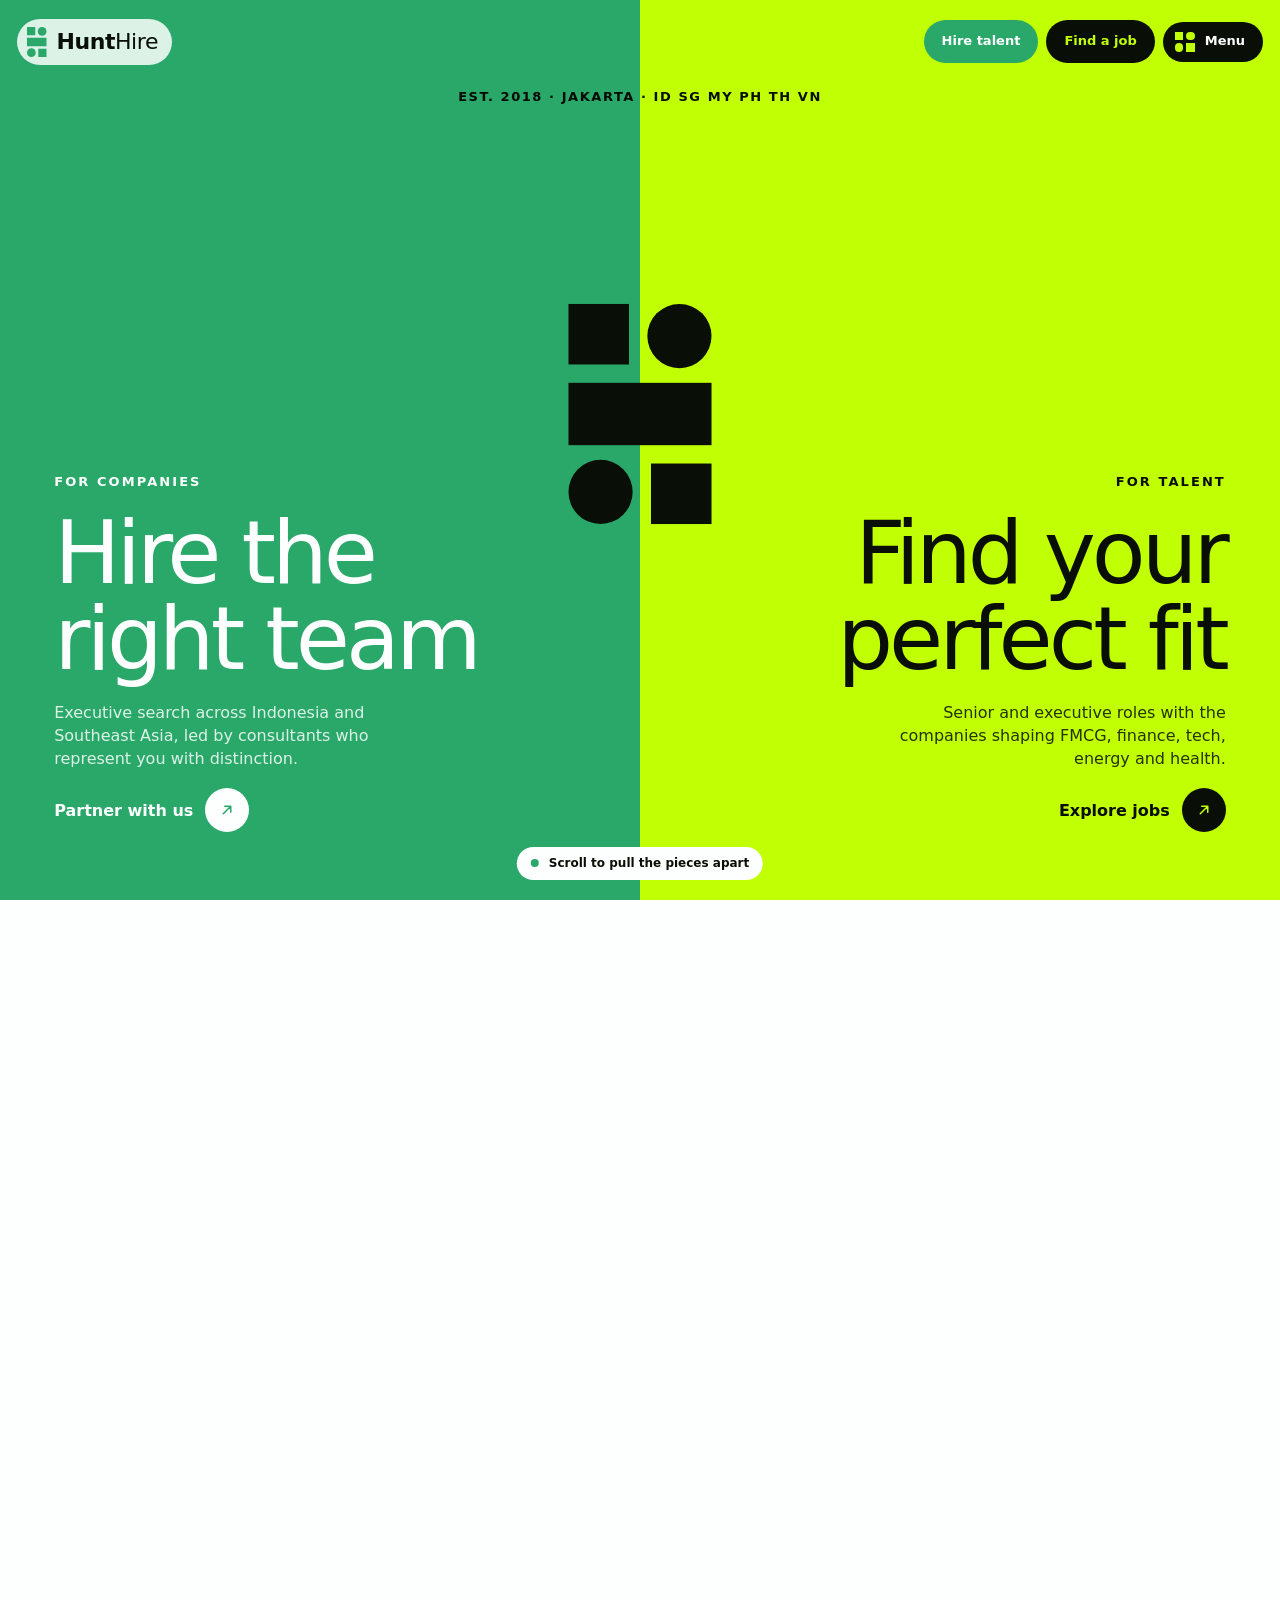
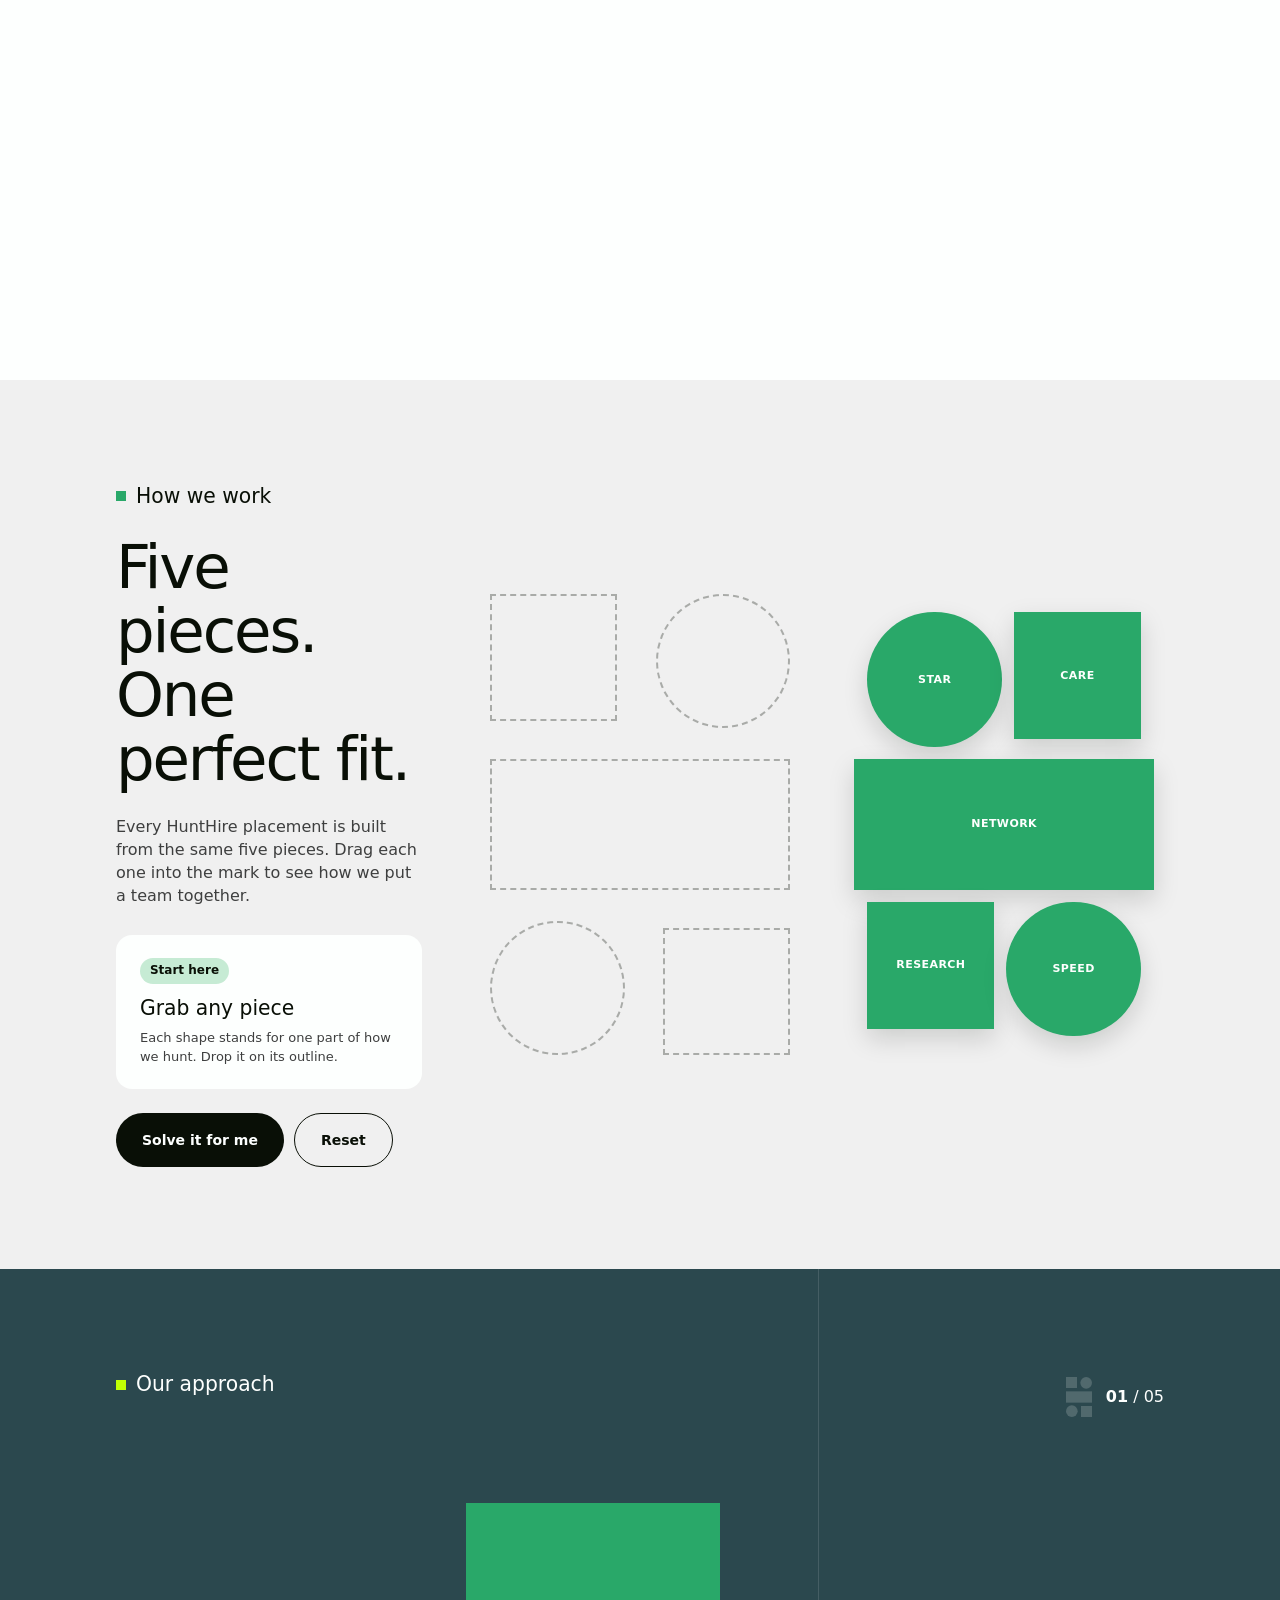
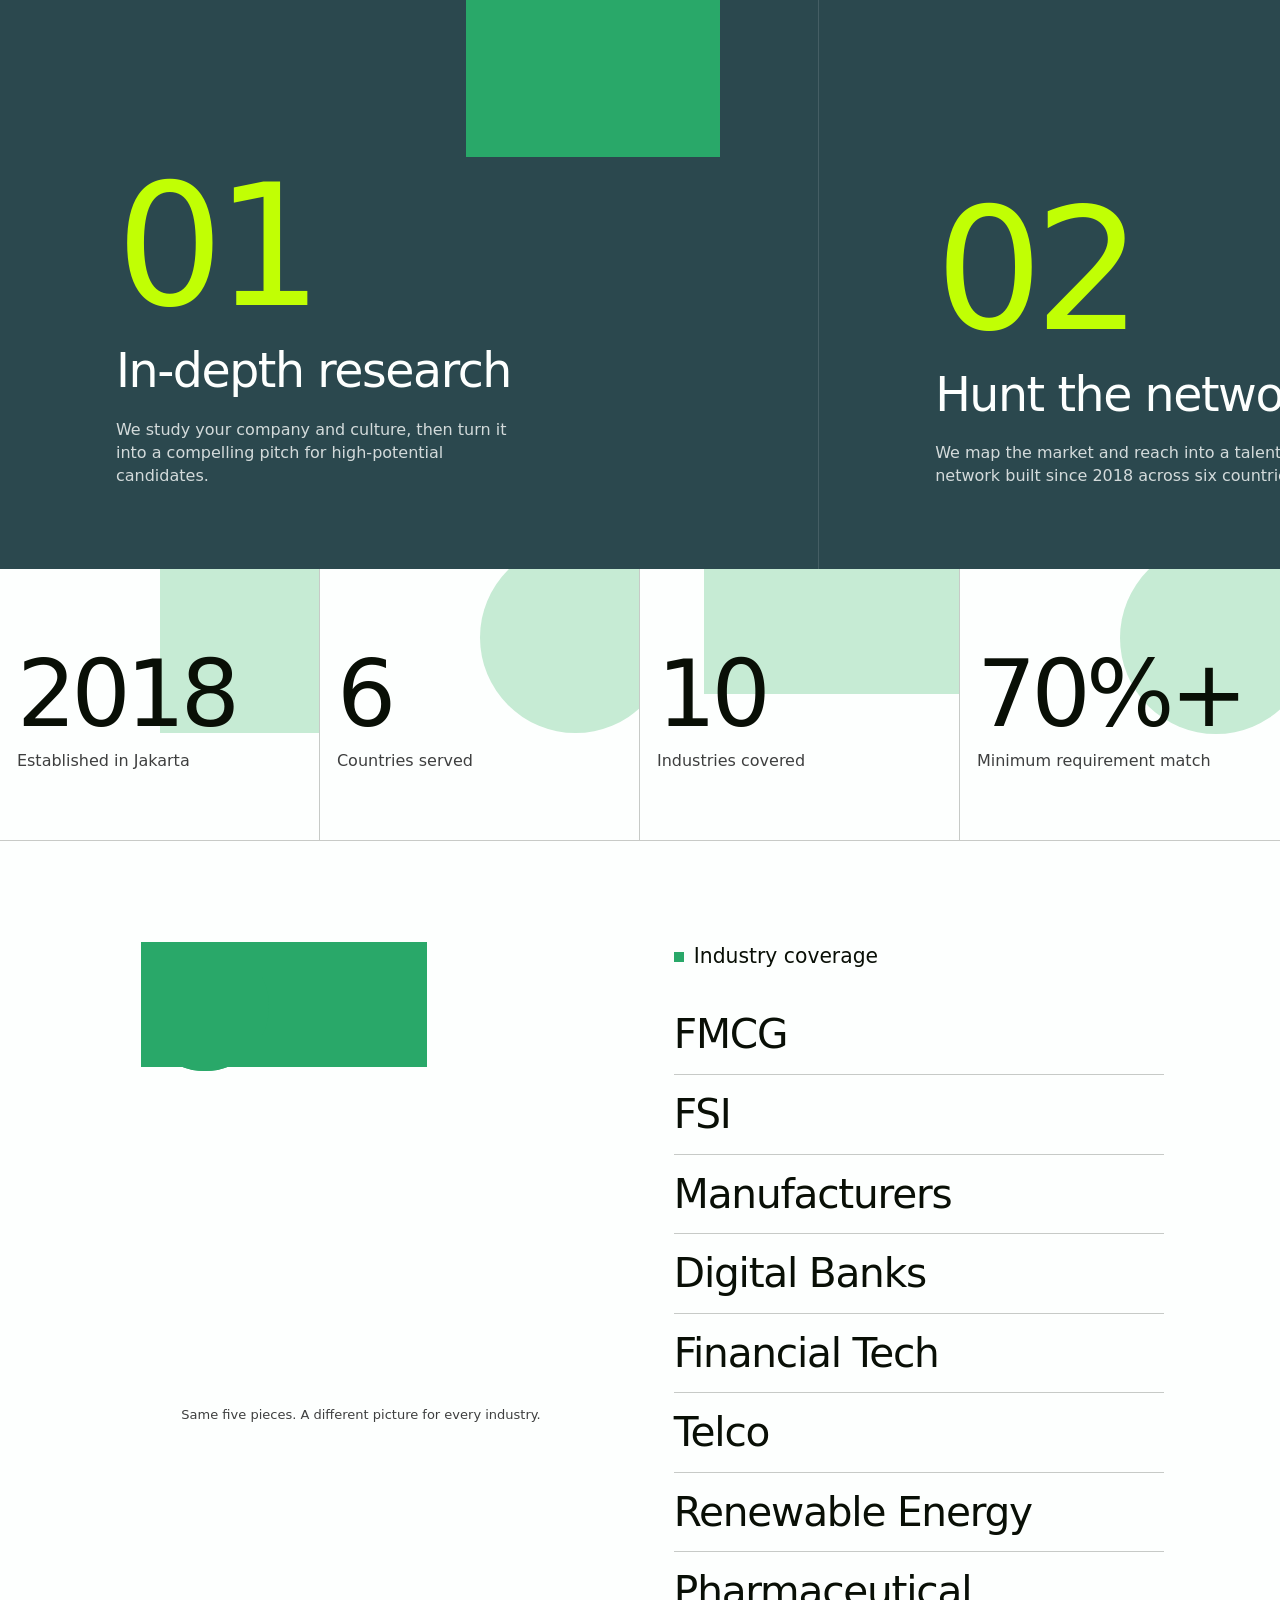
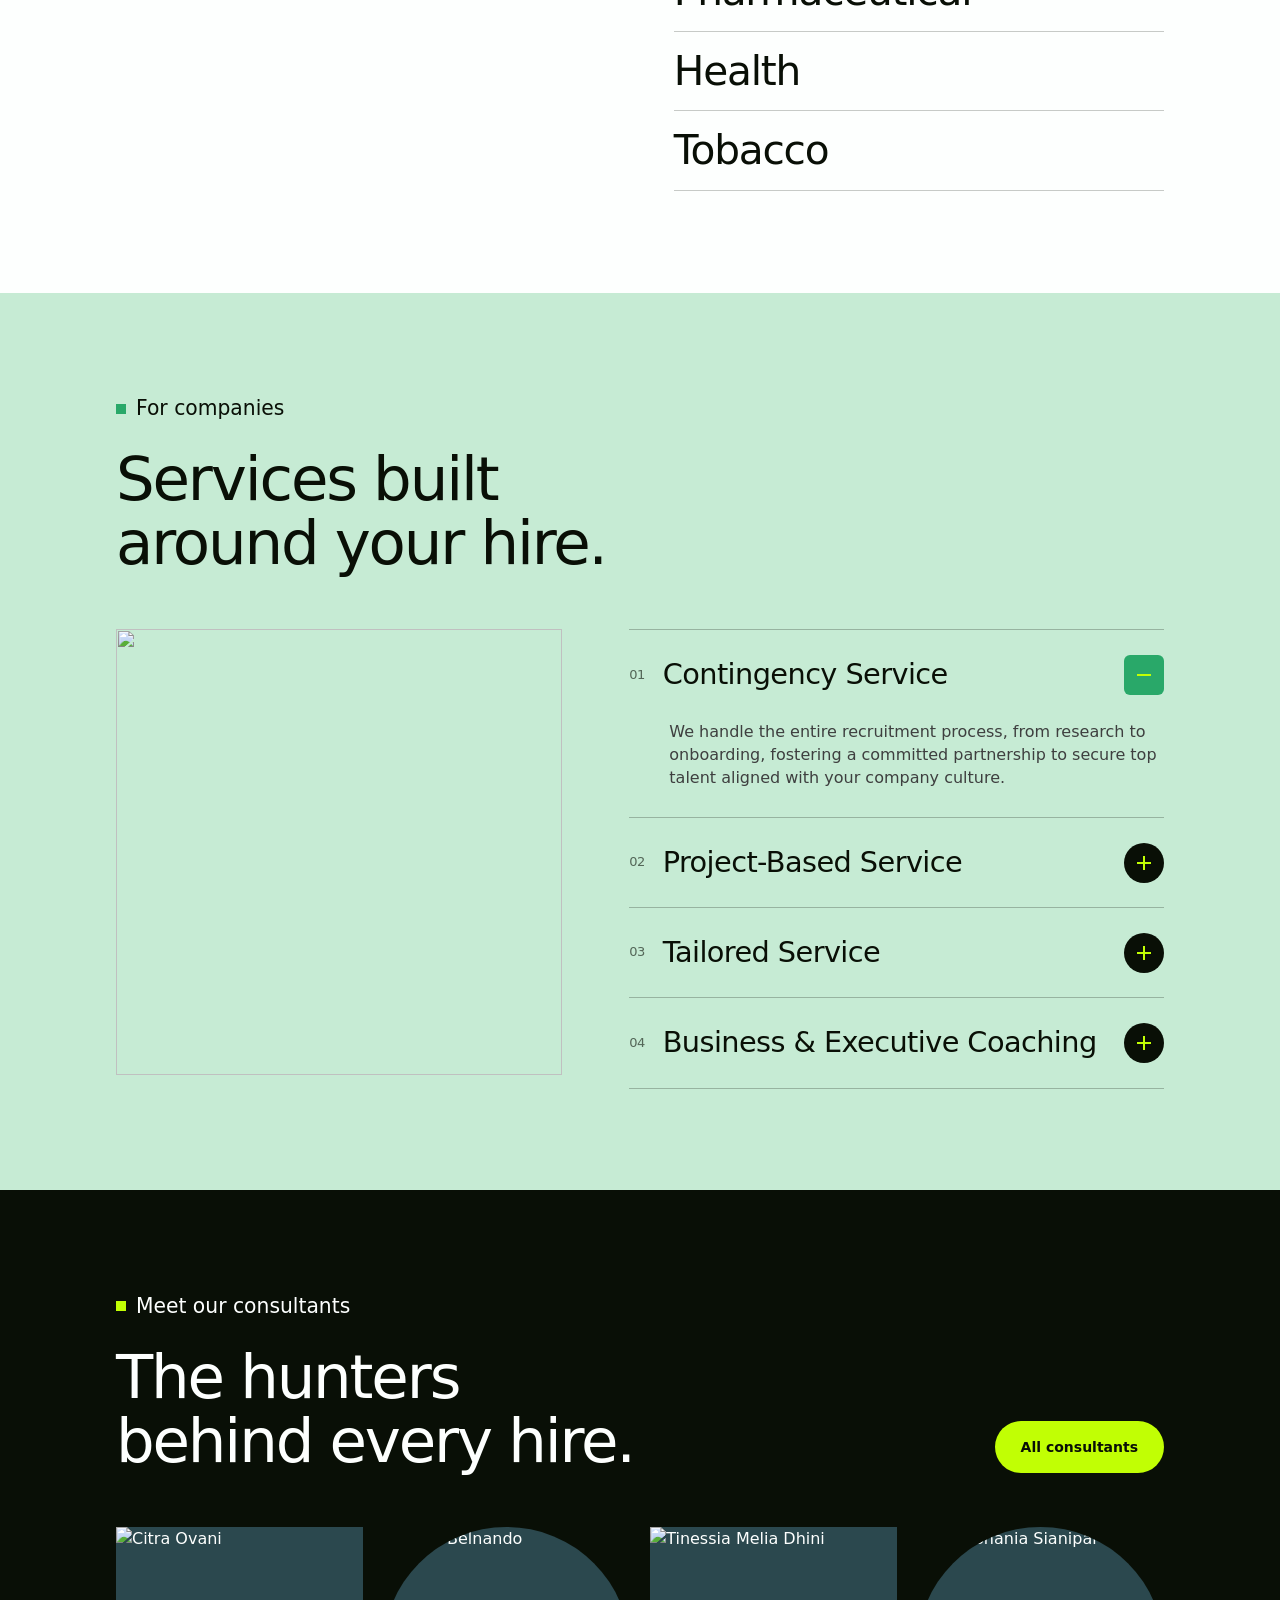
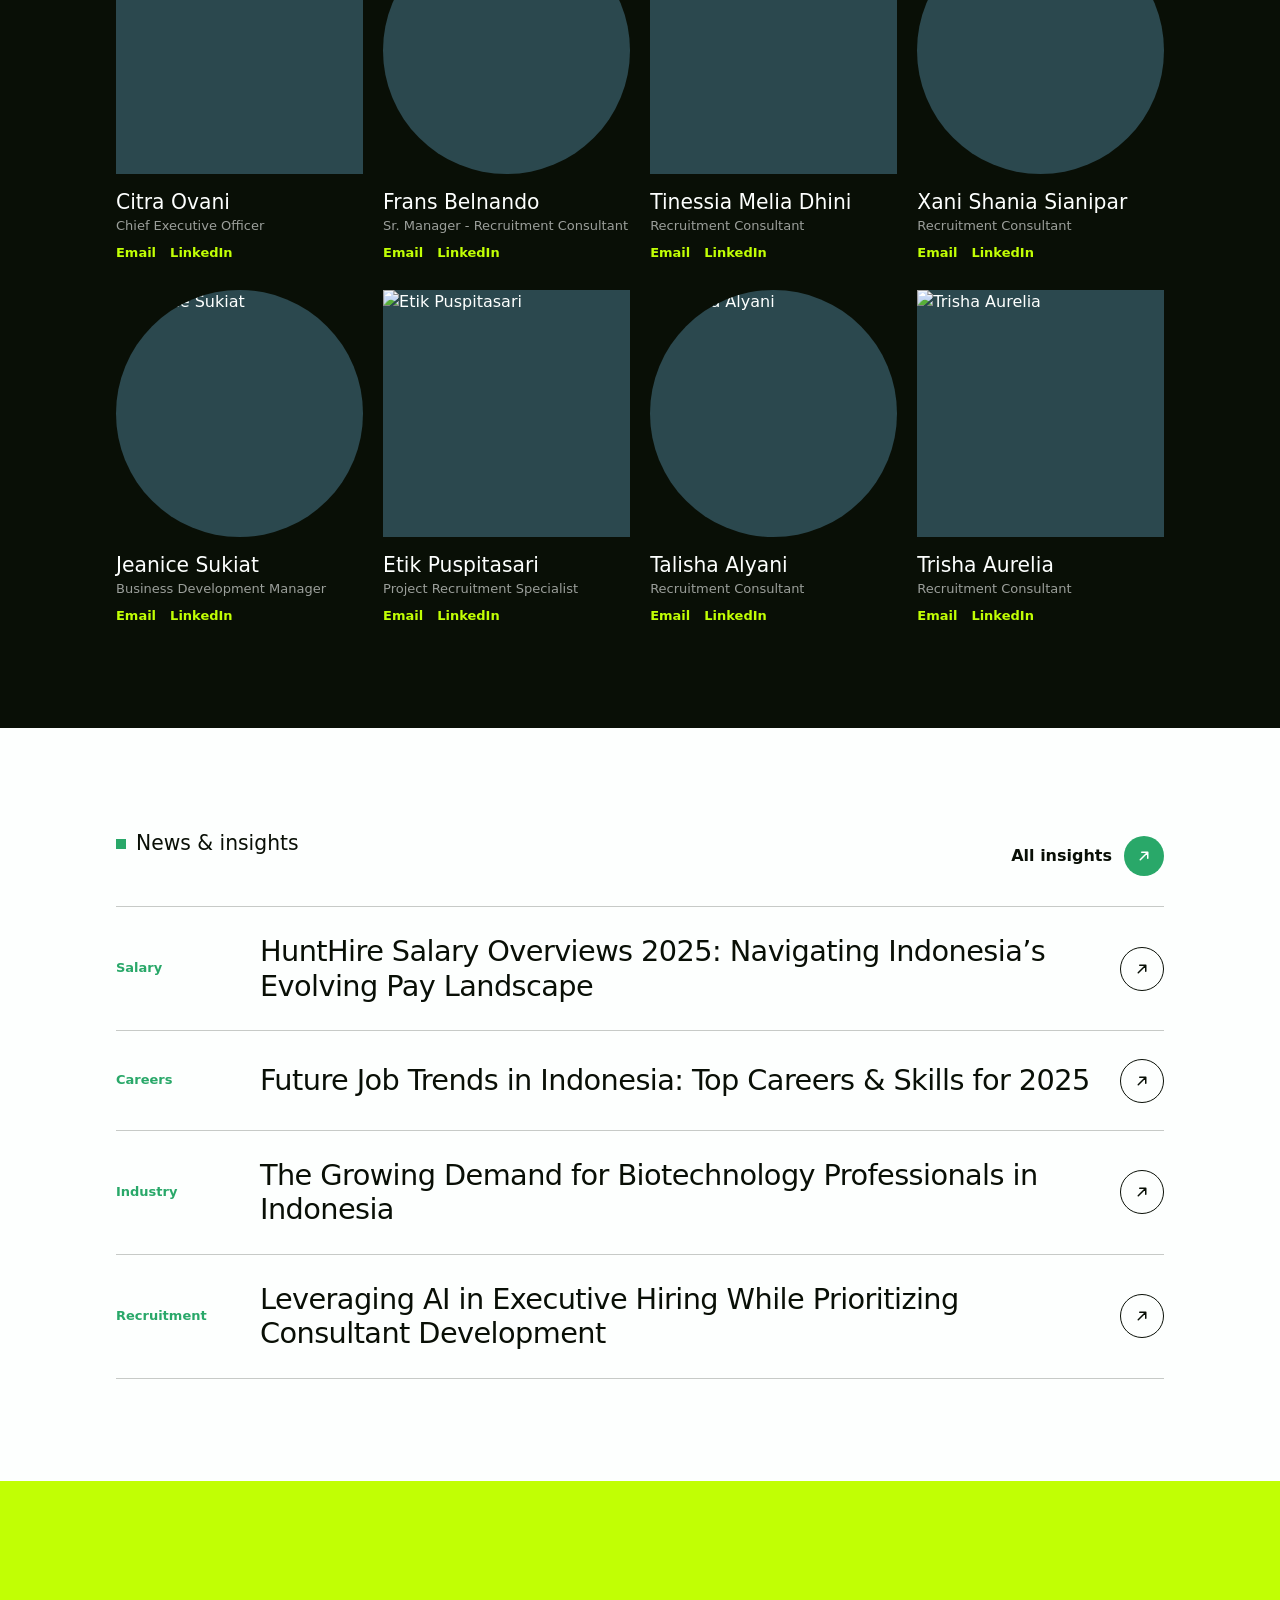
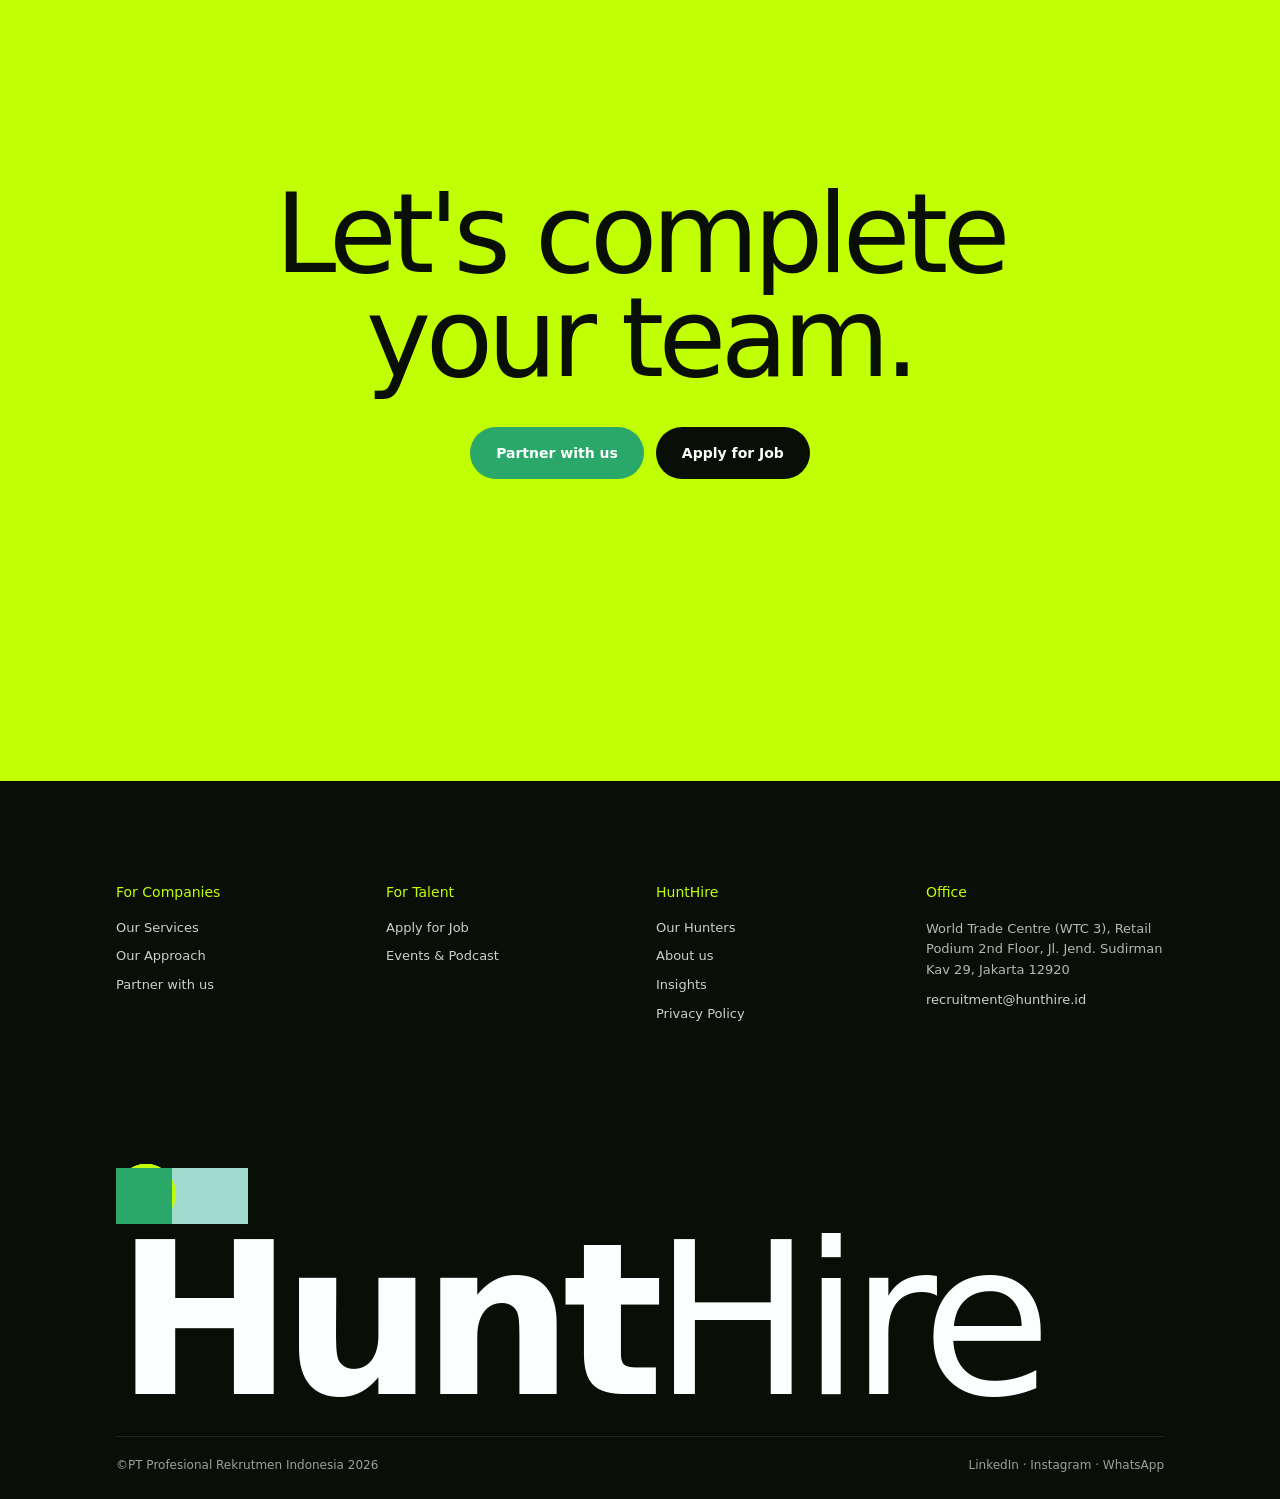
==== index.src.html @ 0a6a9149 "First Commit" ====
<!doctype html>
<html lang="en">
<head>
  <meta charset="utf-8" />
  <meta name="viewport" content="width=device-width, initial-scale=1" />
  <title>HuntHire ― Puzzle Studio (Opsi B)</title>
  <meta name="description" content="Executive recruitment firm helping your company hire the right team." />
  <meta name="theme-color" content="#29A869" />
  <script>if (!matchMedia('(prefers-reduced-motion: reduce)').matches) document.documentElement.classList.add('js-motion');</script>
  <link rel="preconnect" href="https://api.fontshare.com" />
  <link rel="stylesheet" href="https://api.fontshare.com/v2/css?f[]=general-sans@200,300,400,500,600,700&display=swap" />
  <link rel="stylesheet" href="https://api.fontshare.com/v2/css?f[]=cabinet-grotesk@300,400,500,700,800&display=swap" />
  <link rel="stylesheet" href="../css/tokens.css" />
  <link rel="stylesheet" href="style.css" />
</head>
<body>

  <svg width="0" height="0" style="position:absolute" aria-hidden="true">
    <symbol id="puzzle" viewBox="0 0 156 240">
      <rect x="0" y="0" width="66" height="66" /><circle cx="121" cy="35" r="35" /><rect x="0" y="86" width="156" height="68" /><circle cx="35" cy="205" r="35" /><rect x="90" y="174" width="66" height="66" />
    </symbol>
    <symbol id="arrow" viewBox="0 0 24 24"><path d="M7 17L17 7M9 7h8v8" fill="none" stroke="currentColor" stroke-width="2" stroke-linecap="round" stroke-linejoin="round" /></symbol>
  </svg>

  <!-- Custom cursor: a puzzle piece that changes shape per target -->
  <div class="cursor" data-cursor aria-hidden="true"><span data-cursor-label></span></div>

  <!-- INTRO: pieces drop in, click together, the bar floods the screen -->
  <div class="intro" data-intro aria-hidden="true">
    <div class="intro__logo">
      <svg class="intro__mark" viewBox="0 0 156 240" data-intro-mark>
        <rect class="ip" x="0" y="0" width="66" height="66" />
        <circle class="ip" cx="121" cy="35" r="35" />
        <rect class="ip ip--bar" x="0" y="86" width="156" height="68" />
        <circle class="ip" cx="35" cy="205" r="35" />
        <rect class="ip" x="90" y="174" width="66" height="66" />
      </svg>
      <div class="intro__word" data-intro-word><b>Hunt</b>Hire</div>
    </div>
    <p class="intro__tag" data-intro-tag>Executive Recruitment Firm</p>
    <div class="intro__flood" data-intro-flood></div>
  </div>

  <!-- HEADER -->
  <header class="header" data-header>
    <a href="#top" class="logo" data-logo aria-label="HuntHire home" data-cursor-type="square">
      <svg class="logo__mark" viewBox="0 0 156 240">
        <rect class="lp" x="0" y="0" width="66" height="66" /><circle class="lp" cx="121" cy="35" r="35" /><rect class="lp" x="0" y="86" width="156" height="68" /><circle class="lp" cx="35" cy="205" r="35" /><rect class="lp" x="90" y="174" width="66" height="66" />
      </svg>
      <span class="logo__word"><b>Hunt</b>Hire</span>
    </a>
    <div class="header__actions">
      <a href="https://hunthire.id/contact" class="chip chip--jade" data-magnetic>Hire talent</a>
      <a href="https://hunthire.id/apply" class="chip chip--lime" data-magnetic>Find a job</a>
      <button class="menu-btn" data-menu-btn aria-expanded="false" aria-controls="menu" data-magnetic>
        <span class="menu-btn__icon" aria-hidden="true"><i></i><i></i><i></i><i></i></span>
        <span class="menu-btn__text" data-menu-text>Menu</span>
      </button>
    </div>
  </header>

  <!-- MENU: five coloured panels wipe down like puzzle columns -->
  <nav class="menu" id="menu" data-menu aria-label="Main" aria-hidden="true">
    <div class="menu__panels" aria-hidden="true"><i></i><i></i><i></i><i></i><i></i></div>
    <div class="menu__inner">
      <div class="menu__group">
        <p class="menu__label">For Companies</p>
        <a href="https://hunthire.id/services" class="menu__link">Our Services</a>
        <a href="#approach" class="menu__link">Our Approach</a>
        <a href="https://hunthire.id/contact" class="menu__link">Partner with us</a>
      </div>
      <div class="menu__group">
        <p class="menu__label">For Talent</p>
        <a href="https://hunthire.id/apply" class="menu__link">Apply for Job</a>
        <a href="https://hunthire.id/event" class="menu__link">Events &amp; Podcast</a>
      </div>
      <div class="menu__group">
        <p class="menu__label">HuntHire</p>
        <a href="#hunters" class="menu__link">Our Hunters</a>
        <a href="https://hunthire.id/about" class="menu__link">About us</a>
        <a href="#insights" class="menu__link">Insights</a>
        <a href="https://hunthire.id/contact" class="menu__link">Contact</a>
      </div>
      <div class="menu__foot">
        <span>recruitment@hunthire.id</span>
        <span>WTC 3, Jl. Jend. Sudirman Kav 29, Jakarta</span>
      </div>
    </div>
  </nav>

  <main id="top">

    <!-- 1. HERO — two audiences, one puzzle; pulls apart on scroll -->
    <section class="hero" data-hero>
      <div class="hero__sticky">
        <div class="hero__back">
          <p class="hero__statement" data-hero-statement>Every great team is a puzzle. We find the piece that fits.</p>
        </div>

        <div class="hero__split" data-split-root>
          <a href="https://hunthire.id/contact" class="side side--client" data-side="client" data-cursor-type="square">
            <span class="side__label">For companies</span>
            <h1 class="side__title" data-lines>Hire the<br />right team</h1>
            <p class="side__text">Executive search across Indonesia and Southeast Asia, led by consultants who represent you with distinction.</p>
            <span class="side__cta">Partner with us <i><svg><use href="#arrow" /></svg></i></span>
          </a>
          <a href="https://hunthire.id/apply" class="side side--talent" data-side="talent">
            <span class="side__label">For talent</span>
            <h2 class="side__title" data-lines>Find your<br />perfect fit</h2>
            <p class="side__text">Senior and executive roles with the companies shaping FMCG, finance, tech, energy and health.</p>
            <span class="side__cta">Explore jobs <i><svg><use href="#arrow" /></svg></i></span>
          </a>
        </div>

        <svg class="hero__mark" viewBox="0 0 156 240" data-hero-mark aria-hidden="true">
          <rect class="hp" x="0" y="0" width="66" height="66" />
          <circle class="hp" cx="121" cy="35" r="35" />
          <rect class="hp" x="0" y="86" width="156" height="68" />
          <circle class="hp" cx="35" cy="205" r="35" />
          <rect class="hp" x="90" y="174" width="66" height="66" />
        </svg>

        <p class="hero__meta">Est. 2018 · Jakarta · ID SG MY PH TH VN</p>
        <p class="hero__hint"><span></span>Scroll to pull the pieces apart</p>
      </div>
    </section>

    <!-- 2. THE PUZZLE — interactive drag & drop of the logo -->
    <section class="game" id="puzzle" data-game>
      <div class="game__copy">
        <p class="eyebrow"><i></i>How we work</p>
        <h2 class="h-xl" data-lines>Five pieces. One perfect fit.</h2>
        <p class="game__lead">Every HuntHire placement is built from the same five pieces. Drag each one into the mark to see how we put a team together.</p>
        <div class="game__info" data-game-info aria-live="polite">
          <span class="game__info-tag" data-info-tag>Start here</span>
          <h3 data-info-title>Grab any piece</h3>
          <p data-info-text>Each shape stands for one part of how we hunt. Drop it on its outline.</p>
        </div>
        <div class="game__actions">
          <button class="btn btn--night" data-game-solve data-magnetic>Solve it for me</button>
          <button class="btn btn--ghost" data-game-reset data-magnetic>Reset</button>
        </div>
      </div>

      <div class="game__stage">
        <div class="game__board" data-board>
          <span class="slot slot--sq" data-slot="0"></span>
          <span class="slot slot--ci" data-slot="1"></span>
          <span class="slot slot--bar" data-slot="2"></span>
          <span class="slot slot--ci" data-slot="3"></span>
          <span class="slot slot--sq" data-slot="4"></span>
          <div class="game__done" data-game-done><b>Perfect fit.</b><span>That's how we build teams.</span></div>
        </div>
        <div class="game__tray" data-tray>
          <button class="piece piece--ci" data-piece="1" aria-label="STAR approach piece"><span>STAR</span></button>
          <button class="piece piece--sq" data-piece="4" aria-label="Responsibility piece"><span>Care</span></button>
          <button class="piece piece--bar" data-piece="2" aria-label="Network piece"><span>Network</span></button>
          <button class="piece piece--sq" data-piece="0" aria-label="Research piece"><span>Research</span></button>
          <button class="piece piece--ci" data-piece="3" aria-label="Speed piece"><span>Speed</span></button>
        </div>
      </div>
      <div class="confetti" data-confetti aria-hidden="true"></div>
    </section>

    <!-- 3. APPROACH — horizontal scroll, one piece per step -->
    <section class="approach" id="approach" data-approach>
      <div class="approach__head">
        <p class="eyebrow eyebrow--light"><i></i>Our approach</p>
        <div class="approach__progress" aria-hidden="true">
          <svg viewBox="0 0 156 240" data-approach-mark>
            <rect class="ap" x="0" y="0" width="66" height="66" /><circle class="ap" cx="121" cy="35" r="35" /><rect class="ap" x="0" y="86" width="156" height="68" /><circle class="ap" cx="35" cy="205" r="35" /><rect class="ap" x="90" y="174" width="66" height="66" />
          </svg>
          <span><b data-approach-num>01</b> / 05</span>
        </div>
      </div>
      <div class="approach__track" data-approach-track>
        <article class="step">
          <div class="step__shape step__shape--sq"></div>
          <span class="step__num">01</span>
          <h3>In-depth research</h3>
          <p>We study your company and culture, then turn it into a compelling pitch for high-potential candidates.</p>
        </article>
        <article class="step">
          <div class="step__shape step__shape--ci"></div>
          <span class="step__num">02</span>
          <h3>Hunt the network</h3>
          <p>We map the market and reach into a talent network built since 2018 across six countries.</p>
        </article>
        <article class="step">
          <div class="step__shape step__shape--bar"></div>
          <span class="step__num">03</span>
          <h3>STAR screening</h3>
          <p>Pre-screening interviews using the STAR approach, so every candidate matches at least 70% of your requirements.</p>
        </article>
        <article class="step">
          <div class="step__shape step__shape--ci"></div>
          <span class="step__num">04</span>
          <h3>Shortlist with speed</h3>
          <p>Our secret weapon is speed: exceptional candidates, delivered with unprecedented agility.</p>
        </article>
        <article class="step">
          <div class="step__shape step__shape--sq"></div>
          <span class="step__num">05</span>
          <h3>Full responsibility</h3>
          <p>From first contact to day one, including salary negotiation and support through probation.</p>
        </article>
      </div>
    </section>

    <!-- 4. NUMBERS -->
    <section class="numbers" data-numbers>
      <div class="stat" data-cursor-type="square"><span class="stat__shape stat__shape--sq"></span><b data-count="2018">2018</b><span>Established in Jakarta</span></div>
      <div class="stat" data-cursor-type="square"><span class="stat__shape stat__shape--ci"></span><b data-count="6">6</b><span>Countries served</span></div>
      <div class="stat" data-cursor-type="square"><span class="stat__shape stat__shape--bar"></span><b data-count="10">10</b><span>Industries covered</span></div>
      <div class="stat" data-cursor-type="square"><span class="stat__shape stat__shape--ci"></span><b data-count="70" data-suffix="%+">70%+</b><span>Minimum requirement match</span></div>
    </section>

    <!-- 5. INDUSTRIES — same pieces, a new picture per industry -->
    <section class="industries" data-industries>
      <div class="industries__visual">
        <div class="arrange" data-arrange>
          <i class="ar ar--sq"></i><i class="ar ar--ci"></i><i class="ar ar--bar"></i><i class="ar ar--ci"></i><i class="ar ar--sq"></i>
        </div>
        <p class="industries__caption" data-arrange-caption>Same five pieces. A different picture for every industry.</p>
      </div>
      <div class="industries__list">
        <p class="eyebrow"><i></i>Industry coverage</p>
        <ul data-industry-list>
          <li data-cursor-type="square">FMCG</li><li data-cursor-type="square">FSI</li><li data-cursor-type="square">Manufacturers</li><li data-cursor-type="square">Digital Banks</li><li data-cursor-type="square">Financial Tech</li>
          <li data-cursor-type="square">Telco</li><li data-cursor-type="square">Renewable Energy</li><li data-cursor-type="square">Pharmaceutical</li><li data-cursor-type="square">Health</li><li data-cursor-type="square">Tobacco</li>
        </ul>
      </div>
    </section>

    <!-- 6. SERVICES — accordion with shape-masked image -->
    <section class="services" data-services>
      <div class="services__head">
        <p class="eyebrow"><i></i>For companies</p>
        <h2 class="h-xl" data-lines>Services built around your hire.</h2>
      </div>
      <div class="services__body">
        <div class="services__media">
          <div class="services__mask" data-service-mask>
            <img src="https://images.prismic.io/hunthire/ZoGHgh5LeNNTwqHa_recruitment.jpg?auto=format,compress&w=1400&q=80" alt="" loading="lazy" />
          </div>
        </div>
        <div class="acc" data-acc>
          <div class="acc__item is-open" data-shape="sq">
            <button class="acc__btn" aria-expanded="true"><span class="acc__num">01</span>Contingency Service<i></i></button>
            <div class="acc__panel"><p>We handle the entire recruitment process, from research to onboarding, fostering a committed partnership to secure top talent aligned with your company culture.</p></div>
          </div>
          <div class="acc__item" data-shape="ci">
            <button class="acc__btn" aria-expanded="false"><span class="acc__num">02</span>Project-Based Service<i></i></button>
            <div class="acc__panel"><p>For targeted hiring projects with specific headcounts and timelines, we assign a dedicated consultant team to meet your KPIs within agreed timelines.</p></div>
          </div>
          <div class="acc__item" data-shape="bar">
            <button class="acc__btn" aria-expanded="false"><span class="acc__num">03</span>Tailored Service<i></i></button>
            <div class="acc__panel"><p>Every organization faces unique hiring challenges. Let's discuss your needs, and we'll tailor a solution to support your hiring goals and vision.</p></div>
          </div>
          <div class="acc__item" data-shape="ci2">
            <button class="acc__btn" aria-expanded="false"><span class="acc__num">04</span>Business &amp; Executive Coaching<i></i></button>
            <div class="acc__panel"><p>Coaching programmes for leaders and teams. <a href="https://hunthire.id/services">See the full service list</a>.</p></div>
          </div>
        </div>
      </div>
    </section>

    <!-- 7. HUNTERS — consultants in shape masks -->
    <section class="hunters" id="hunters" data-hunters>
      <div class="hunters__head">
        <div>
          <p class="eyebrow eyebrow--light"><i></i>Meet our consultants</p>
          <h2 class="h-xl" data-lines>The hunters behind every hire.</h2>
        </div>
        <a href="https://hunthire.id/consultants" class="btn btn--lime" data-magnetic>All consultants</a>
      </div>
      <div class="hunters__grid" data-hunter-grid></div>
    </section>

    <!-- 8. INSIGHTS — rows with cursor-following preview -->
    <section class="insights" id="insights" data-insights>
      <div class="insights__head">
        <p class="eyebrow"><i></i>News &amp; insights</p>
        <a href="https://hunthire.id/news" class="link-arrow">All insights <i><svg><use href="#arrow" /></svg></i></a>
      </div>
      <ul class="insights__list" data-insight-list></ul>
      <div class="preview" data-preview aria-hidden="true"><img data-preview-img alt="" /></div>
    </section>

    <!-- 9. CTA — a field of pieces that reacts to the cursor -->
    <section class="cta" data-cta>
      <div class="field" data-field aria-hidden="true"></div>
      <div class="cta__content">
        <h2 class="cta__title" data-lines>Let's complete<br />your team.</h2>
        <div class="cta__actions">
          <a href="https://hunthire.id/contact" class="btn btn--jade" data-magnetic>Partner with us</a>
          <a href="https://hunthire.id/apply" class="btn btn--night" data-magnetic>Apply for Job</a>
        </div>
      </div>
    </section>
  </main>

  <!-- FOOTER -->
  <footer class="footer" data-footer>
    <div class="footer__grid">
      <div class="footer__col">
        <h5>For Companies</h5>
        <a href="https://hunthire.id/services">Our Services</a><a href="#approach">Our Approach</a><a href="https://hunthire.id/contact">Partner with us</a>
      </div>
      <div class="footer__col">
        <h5>For Talent</h5>
        <a href="https://hunthire.id/apply">Apply for Job</a><a href="https://hunthire.id/event">Events &amp; Podcast</a>
      </div>
      <div class="footer__col">
        <h5>HuntHire</h5>
        <a href="#hunters">Our Hunters</a><a href="https://hunthire.id/about">About us</a><a href="#insights">Insights</a><a href="https://hunthire.id/privacy-policy">Privacy Policy</a>
      </div>
      <div class="footer__col">
        <h5>Office</h5>
        <p>World Trade Centre (WTC 3), Retail Podium 2nd Floor, Jl. Jend. Sudirman Kav 29, Jakarta 12920</p>
        <a href="mailto:recruitment@hunthire.id">recruitment@hunthire.id</a>
      </div>
    </div>
    <div class="footer__drop" data-drop aria-hidden="true">
      <i class="fd fd--sq"></i><i class="fd fd--ci"></i><i class="fd fd--bar"></i><i class="fd fd--ci"></i><i class="fd fd--sq"></i>
      <i class="fd fd--sq"></i><i class="fd fd--ci"></i><i class="fd fd--bar"></i><i class="fd fd--ci"></i><i class="fd fd--sq"></i>
    </div>
    <div class="footer__word" data-footer-word aria-label="HuntHire"><b>Hunt</b>Hire</div>
    <div class="footer__bottom">
      <span>©PT Profesional Rekrutmen Indonesia 2026</span>
      <span>LinkedIn · Instagram · WhatsApp</span>
    </div>
  </footer>

  <script src="https://cdn.jsdelivr.net/npm/gsap@3.13.0/dist/gsap.min.js"></script>
  <script src="https://cdn.jsdelivr.net/npm/gsap@3.13.0/dist/ScrollTrigger.min.js"></script>
  <script src="https://cdn.jsdelivr.net/npm/gsap@3.13.0/dist/SplitText.min.js"></script>
  <script src="https://cdn.jsdelivr.net/npm/gsap@3.13.0/dist/Draggable.min.js"></script>
  <script src="https://unpkg.com/lenis@1.1.20/dist/lenis.min.js"></script>
  <script src="../js/data.js"></script>
  <script src="app.js"></script>
</body>
</html>
---- css/tokens.css ----
/* Design tokens — HuntHire Brand Guidelines 2023 + measured values from hunthire.id */
:root {
  /* Primary */
  --c-jade: #29A869;
  --c-lime: #C1FF04;
  --c-slate: #2B484E;
  /* Text */
  --c-night: #090F06;
  --c-white: #FDFFFE;
  --c-flash: #F0F0F0;
  /* Secondary */
  --c-tiffany: #A0D9CE;
  --c-tea: #C6EBD4;
  /* Tertiary (accents only, never floods — guideline p.19) */
  --c-indigo-tint: #A497EE;
  --c-blue-tint: #8DB4FE;
  /* UI */
  --c-header: #F7F8F7;
  --c-grey: #3E3F3F;
  --c-muted: rgba(9, 15, 6, 0.22);

  /* Theme (animated by colorShift.js) */
  --bg: var(--c-white);
  --fg: var(--c-night);

  /* Fonts */
  --f-head: 'General Sans', 'Inter', system-ui, sans-serif;
  --f-body: 'Cabinet Grotesk', 'Inter', system-ui, sans-serif;

  /* Fluid unit — designed at 1512px like the live site */
  --u: calc(100vw / 1512);

  /* Type scale (design px × --u, floored for small screens) */
  --fs-giant: max(64px, calc(200 * var(--u)));
  --fs-h1: max(40px, calc(72 * var(--u)));
  --fs-h3: max(30px, calc(40 * var(--u)));
  --fs-xl: max(24px, calc(44 * var(--u)));
  --fs-h2: max(20px, calc(24 * var(--u)));
  --fs-body: max(16px, calc(18 * var(--u)));
  --fs-nav: max(14px, calc(16 * var(--u)));
  --fs-small: max(13px, calc(14 * var(--u)));

  /* Spacing */
  --gutter: max(16px, calc(20 * var(--u)));
  --pad-x: max(20px, calc(137 * var(--u)));
  --pad-y: max(72px, calc(120 * var(--u)));
  --header-h: max(68px, calc(95 * var(--u)));

  /* Shape */
  --r-sm: 8px;
  --r-md: 16px;
  --r-pill: 999px;

  /* Motion */
  --ease-out: cubic-bezier(0.11, 0.96, 0.33, 0.98);
  --ease-io: cubic-bezier(0.65, 0, 0.35, 1);
  --d-fast: 0.3s;
  --d-base: 0.5s;
  --d-mid: 0.8s;
  --d-slow: 1.2s;
}
---- style.css ----
/* HuntHire — Opsi B "Puzzle Studio". Tokens come from ../css/tokens.css */

*, *::before, *::after { box-sizing: border-box; margin: 0; padding: 0; }
html.lenis, html.lenis body { height: auto; }
.lenis.lenis-smooth { scroll-behavior: auto !important; }
.lenis.lenis-stopped { overflow: hidden; }

body {
  font-family: var(--f-body); font-size: var(--fs-body); line-height: 1.45;
  color: var(--c-night); background: var(--c-white);
  -webkit-font-smoothing: antialiased; overflow-x: hidden;
}
img { display: block; max-width: 100%; }
a { color: inherit; text-decoration: none; }
button { font: inherit; color: inherit; background: none; border: 0; cursor: pointer; }
ul { list-style: none; }
svg { display: block; }
:focus-visible { outline: 2px solid var(--c-jade); outline-offset: 3px; }
.line-mask { padding-bottom: 0.08em; margin-bottom: -0.08em; }

@media (pointer: fine) { html.js-motion, html.js-motion a, html.js-motion button { cursor: none; } }

/* ── Shared ── */
.eyebrow { display: inline-flex; align-items: center; gap: 10px; font-size: var(--fs-h2); margin-bottom: max(18px, calc(28 * var(--u))); }
.eyebrow i { width: 10px; height: 10px; background: var(--c-jade); }
.eyebrow--light i { background: var(--c-lime); }
.h-xl { font-family: var(--f-head); font-weight: 500; font-size: max(36px, calc(72 * var(--u))); line-height: 1.05; letter-spacing: -0.035em; }

.btn {
  display: inline-flex; align-items: center; justify-content: center;
  padding: 16px 26px; border-radius: var(--r-pill);
  font-weight: 700; font-size: var(--fs-nav);
  transition: background-color var(--d-base) var(--ease-out), color var(--d-base) var(--ease-out);
}
.btn--night { background: var(--c-night); color: var(--c-white); }
.btn--night:hover { background: var(--c-jade); }
.btn--jade { background: var(--c-jade); color: var(--c-white); }
.btn--jade:hover { background: var(--c-night); }
.btn--lime { background: var(--c-lime); color: var(--c-night); }
.btn--lime:hover { background: var(--c-white); }
.btn--ghost { border: 1.5px solid currentColor; }
.btn--ghost:hover { background: var(--c-night); color: var(--c-white); border-color: var(--c-night); }

.link-arrow { display: inline-flex; align-items: center; gap: 12px; font-weight: 700; }
.link-arrow i { width: 40px; height: 40px; border-radius: 50%; background: var(--c-jade); color: var(--c-white); display: grid; place-items: center; transition: transform var(--d-mid) var(--ease-out); }
.link-arrow svg { width: 18px; height: 18px; }
.link-arrow:hover i { transform: rotate(45deg); }

/* ── Cursor ── */
.cursor {
  position: fixed; left: 0; top: 0; z-index: 200; pointer-events: none;
  width: 16px; height: 16px; margin: -8px 0 0 -8px;
  border-radius: 50%; background: #fff; mix-blend-mode: difference;
  display: grid; place-items: center;
  transition: width var(--d-base) var(--ease-out), height var(--d-base) var(--ease-out), margin var(--d-base) var(--ease-out), border-radius var(--d-base) var(--ease-out), background-color var(--d-fast);
}
.cursor span { font-size: 12px; font-weight: 700; color: var(--c-night); opacity: 0; transition: opacity var(--d-fast); white-space: nowrap; }
.cursor.is-link { width: 56px; height: 56px; margin: -28px 0 0 -28px; }
.cursor.is-square { width: 44px; height: 44px; margin: -22px 0 0 -22px; border-radius: 4px; }
.cursor.is-drag { width: 96px; height: 40px; margin: -20px 0 0 -48px; border-radius: 8px; background: var(--c-lime); mix-blend-mode: normal; }
.cursor.is-drag span { opacity: 1; }
.cursor.is-hidden { width: 0; height: 0; margin: 0; }
@media (pointer: coarse) { .cursor { display: none; } }
html:not(.js-motion) .cursor { display: none; }

/* ── Intro ── */
.intro { position: fixed; inset: 0; z-index: 150; background: var(--c-night); color: var(--c-white); display: grid; place-items: center; }
.intro__logo { display: flex; align-items: center; gap: max(16px, calc(28 * var(--u))); }
.intro__mark { height: max(90px, calc(150 * var(--u))); width: auto; aspect-ratio: 156 / 240; overflow: visible; fill: var(--c-jade); }
.intro__mark .ip { transform-box: fill-box; transform-origin: center; }
.intro__word { font-family: var(--f-head); font-weight: 300; font-size: max(48px, calc(110 * var(--u))); letter-spacing: -0.03em; line-height: 1; }
.intro__word b { font-weight: 700; }
.intro__tag { position: absolute; bottom: max(28px, calc(48 * var(--u))); left: 50%; transform: translateX(-50%); font-size: var(--fs-small); letter-spacing: 0.2em; text-transform: uppercase; opacity: 0.6; white-space: nowrap; }
.intro__flood { position: fixed; background: var(--c-jade); pointer-events: none; opacity: 0; }
html:not(.js-motion) .intro { display: none; }

/* ── Header ── */
.header {
  position: fixed; top: 0; left: 0; right: 0; z-index: 120;
  display: flex; justify-content: space-between; align-items: center;
  padding: max(14px, calc(22 * var(--u))) var(--gutter);
  pointer-events: none;
}
.header > * { pointer-events: auto; }
.logo { display: inline-flex; align-items: center; gap: 10px; padding: 8px 14px 8px 10px; border-radius: var(--r-pill); background: color-mix(in srgb, var(--c-white) 85%, transparent); backdrop-filter: blur(10px); -webkit-backdrop-filter: blur(10px); }
.logo__mark { height: 30px; width: auto; aspect-ratio: 156 / 240; fill: var(--c-jade); overflow: visible; }
.logo__mark .lp { transform-box: fill-box; transform-origin: center; }
.logo__word { font-family: var(--f-head); font-weight: 300; font-size: 22px; letter-spacing: -0.02em; line-height: 1; }
.logo__word b { font-weight: 700; }
.header__actions { display: flex; gap: 8px; align-items: center; }
.chip { padding: 12px 18px; border-radius: var(--r-pill); font-weight: 700; font-size: var(--fs-small); transition: transform var(--d-base) var(--ease-out); }
.chip--jade { background: var(--c-jade); color: var(--c-white); }
.chip--lime { background: var(--c-night); color: var(--c-lime); }
.menu-btn { display: inline-flex; align-items: center; gap: 10px; padding: 10px 18px 10px 12px; border-radius: var(--r-pill); background: var(--c-night); color: var(--c-white); font-weight: 700; font-size: var(--fs-small); }
.menu-btn__icon { width: 20px; height: 20px; display: grid; grid-template-columns: 1fr 1fr; gap: 3px; transition: transform var(--d-mid) var(--ease-out); }
.menu-btn__icon i { background: var(--c-lime); }
.menu-btn__icon i:nth-child(2), .menu-btn__icon i:nth-child(3) { border-radius: 50%; }
.menu-btn:hover .menu-btn__icon { transform: rotate(90deg); }
.menu-open .menu-btn__icon { transform: rotate(45deg); }

/* ── Menu ── */
.menu { position: fixed; inset: 0; z-index: 110; pointer-events: none; visibility: hidden; }
.menu.is-open { pointer-events: auto; visibility: visible; }
.menu__panels { position: absolute; inset: 0; display: grid; grid-template-columns: repeat(5, 1fr); }
.menu__panels i { display: block; transform: scaleY(0); transform-origin: 50% 0; }
.menu__panels i:nth-child(1) { background: var(--c-jade); }
.menu__panels i:nth-child(2) { background: var(--c-slate); }
.menu__panels i:nth-child(3) { background: var(--c-night); }
.menu__panels i:nth-child(4) { background: var(--c-slate); }
.menu__panels i:nth-child(5) { background: var(--c-jade); }
.menu__inner {
  position: relative; height: 100%; color: var(--c-white);
  display: grid; grid-template-columns: repeat(3, 1fr); align-content: center; gap: 40px;
  padding: 120px var(--pad-x) 60px;
}
.menu__label { font-size: var(--fs-small); text-transform: uppercase; letter-spacing: 0.16em; color: var(--c-lime); margin-bottom: 18px; }
.menu__link { display: block; font-family: var(--f-head); font-weight: 500; font-size: max(30px, calc(48 * var(--u))); line-height: 1.25; letter-spacing: -0.03em; overflow: hidden; }
.menu__link span { display: inline-block; }
.menu__link:hover { color: var(--c-lime); }
.menu__foot { grid-column: 1 / -1; display: flex; justify-content: space-between; gap: 16px; font-size: var(--fs-small); opacity: 0.7; margin-top: 40px; }

/* ── 1. Hero ── */
.hero { position: relative; height: 220vh; }
.hero__sticky { position: sticky; top: 0; height: 100vh; overflow: hidden; }
.hero__back { position: absolute; inset: 0; display: grid; place-items: center; padding: 0 var(--pad-x); background: var(--c-white); }
.hero__statement { font-family: var(--f-head); font-weight: 500; text-align: center; font-size: max(34px, calc(84 * var(--u))); line-height: 1.08; letter-spacing: -0.04em; max-width: 16ch; }
.hero__statement .word { color: var(--c-muted); }
html:not(.js-motion) .hero__statement .word { color: inherit; }
.hero__split { position: absolute; inset: 0; display: flex; }
.side {
  position: relative; flex: 1 1 0; min-width: 0;
  display: flex; flex-direction: column; justify-content: flex-end; gap: 18px;
  padding: max(110px, calc(140 * var(--u))) max(24px, calc(64 * var(--u))) max(56px, calc(80 * var(--u)));
  transition: flex-grow var(--d-slow) var(--ease-out);
  overflow: hidden;
}
.side--client { background: var(--c-jade); color: var(--c-white); }
.side--talent { background: var(--c-lime); color: var(--c-night); align-items: flex-end; text-align: right; }
.hero__split:hover .side { flex-grow: 0.75; }
.hero__split .side:hover { flex-grow: 1.35; }
.side__label { font-size: var(--fs-small); text-transform: uppercase; letter-spacing: 0.16em; font-weight: 700; }
.side__title { font-family: var(--f-head); font-weight: 500; font-size: max(44px, calc(104 * var(--u))); line-height: 0.98; letter-spacing: -0.045em; }
.side__text { max-width: 36ch; opacity: 0.85; }
.side__cta { display: inline-flex; align-items: center; gap: 12px; font-weight: 700; }
.side__cta i { width: 44px; height: 44px; border-radius: 50%; display: grid; place-items: center; transition: transform var(--d-mid) var(--ease-out); }
.side--client .side__cta i { background: var(--c-white); color: var(--c-jade); }
.side--talent .side__cta i { background: var(--c-night); color: var(--c-lime); }
.side__cta svg { width: 18px; height: 18px; }
.side:hover .side__cta i { transform: rotate(45deg) scale(1.1); }
.hero__mark {
  position: absolute; left: 50%; top: 46%; width: auto; height: max(140px, calc(260 * var(--u)));
  aspect-ratio: 156 / 240; transform: translate(-50%, -50%); overflow: visible; pointer-events: none;
}
.hero__mark .hp { transform-box: fill-box; transform-origin: center; fill: var(--c-night); }
.hero__meta { position: absolute; left: 50%; top: max(84px, calc(104 * var(--u))); transform: translateX(-50%); font-size: var(--fs-small); font-weight: 700; letter-spacing: 0.12em; text-transform: uppercase; white-space: nowrap; color: var(--c-night); mix-blend-mode: multiply; }
.hero__hint { position: absolute; left: 50%; bottom: 20px; transform: translateX(-50%); display: flex; align-items: center; gap: 10px; font-size: 12px; font-weight: 700; white-space: nowrap; padding: 8px 14px; border-radius: var(--r-pill); background: var(--c-white); }
.hero__hint span { width: 8px; height: 8px; background: var(--c-jade); border-radius: 50%; animation: hint 1.4s var(--ease-io) infinite; }
@keyframes hint { 50% { border-radius: 0; transform: rotate(90deg); } }

/* ── 2. Game ── */
.game { position: relative; isolation: isolate; display: grid; grid-template-columns: 1fr 1.1fr; gap: max(32px, calc(80 * var(--u))); align-items: center; padding: var(--pad-y) var(--pad-x); background: var(--c-flash); overflow: hidden; }
.game__lead { color: var(--c-grey); margin: 24px 0 28px; max-width: 44ch; }
.game__info { background: var(--c-white); border-radius: var(--r-md); padding: 22px 24px; margin-bottom: 24px; min-height: 150px; }
.game__info-tag { display: inline-block; font-size: 12px; font-weight: 700; padding: 4px 10px; border-radius: var(--r-pill); background: var(--c-tea); margin-bottom: 10px; }
.game__info h3 { font-family: var(--f-head); font-weight: 500; font-size: var(--fs-h2); margin-bottom: 6px; }
.game__info p { color: var(--c-grey); font-size: var(--fs-small); }
.game__actions { display: flex; gap: 10px; flex-wrap: wrap; }

.game__stage { --bw: min(300px, 62vw); --k: calc(var(--bw) / 156); display: flex; align-items: center; justify-content: center; gap: max(24px, calc(64 * var(--u))); }
.game__board { position: relative; width: var(--bw); height: calc(var(--k) * 240); flex: none; }
.slot { position: absolute; border: 2px dashed rgba(9, 15, 6, 0.3); transition: border-color var(--d-base), background-color var(--d-base); }
.slot.is-hot { border-color: var(--c-jade); background: rgba(41, 168, 105, 0.12); }
.slot.is-filled { border-color: transparent; }
.slot--sq { width: calc(var(--k) * 66); height: calc(var(--k) * 66); }
.slot--ci { width: calc(var(--k) * 70); height: calc(var(--k) * 70); border-radius: 50%; }
.slot--bar { width: calc(var(--k) * 156); height: calc(var(--k) * 68); }
.slot[data-slot="0"] { left: 0; top: 0; }
.slot[data-slot="1"] { left: calc(var(--k) * 86); top: 0; }
.slot[data-slot="2"] { left: 0; top: calc(var(--k) * 86); }
.slot[data-slot="3"] { left: 0; top: calc(var(--k) * 170); }
.slot[data-slot="4"] { left: calc(var(--k) * 90); top: calc(var(--k) * 174); }
.game__done { position: absolute; left: 50%; top: 100%; transform: translate(-50%, 20px); text-align: center; white-space: nowrap; opacity: 0; }
.game__done b { display: block; font-family: var(--f-head); font-size: var(--fs-h3); }
.game__done span { font-size: var(--fs-small); color: var(--c-grey); }

.game__tray { display: flex; flex-wrap: wrap; justify-content: center; align-content: center; gap: 12px; width: calc(var(--k) * 160 + 12px); }
.piece {
  position: relative; z-index: 2; flex: none;
  background: var(--c-jade); color: var(--c-white);
  display: grid; place-items: center; touch-action: none;
  font-size: 11px; font-weight: 800; letter-spacing: 0.04em; text-transform: uppercase;
  box-shadow: 0 10px 24px rgba(9, 15, 6, 0.15);
  transition: background-color var(--d-base), box-shadow var(--d-base);
}
.piece:hover { background: var(--c-night); }
.piece.is-dragging { box-shadow: 0 24px 40px rgba(9, 15, 6, 0.25); z-index: 5; }
.piece.is-placed { box-shadow: none; background: var(--c-jade); cursor: default; }
.piece--sq { width: calc(var(--k) * 66); height: calc(var(--k) * 66); }
.piece--ci { width: calc(var(--k) * 70); height: calc(var(--k) * 70); border-radius: 50%; }
.piece--bar { width: calc(var(--k) * 156); height: calc(var(--k) * 68); }
.confetti { position: absolute; inset: 0; pointer-events: none; overflow: hidden; }
.confetti i { position: absolute; width: 14px; height: 14px; }

/* ── 3. Approach ── */
.approach { position: relative; background: var(--c-slate); color: var(--c-white); overflow: hidden; }
.approach__head { position: absolute; z-index: 2; top: 0; left: 0; right: 0; display: flex; justify-content: space-between; align-items: center; padding: max(96px, calc(120 * var(--u))) var(--pad-x) 0; }
.approach__progress { display: flex; align-items: center; gap: 14px; font-variant-numeric: tabular-nums; }
.approach__progress svg { height: 40px; width: auto; aspect-ratio: 156 / 240; }
.approach__progress .ap { fill: rgba(253, 255, 254, 0.18); transition: fill var(--d-mid) var(--ease-out); }
.approach__progress .ap.is-on { fill: var(--c-lime); }
.approach__track { display: flex; height: 100vh; width: max-content; }
.step { position: relative; width: max(320px, 64vw); height: 100%; display: flex; flex-direction: column; justify-content: flex-end; padding: 0 var(--pad-x) max(64px, calc(96 * var(--u))); border-right: 1px solid rgba(253, 255, 254, 0.12); }
.step__shape { position: absolute; right: 12%; top: 26%; width: max(140px, calc(300 * var(--u))); height: max(140px, calc(300 * var(--u))); background: var(--c-jade); }
.step__shape--ci { border-radius: 50%; background: var(--c-lime); }
.step__shape--bar { height: max(64px, calc(130 * var(--u))); width: max(220px, calc(460 * var(--u))); background: var(--c-tiffany); top: 34%; }
.step__num { font-family: var(--f-head); font-weight: 200; font-size: max(80px, calc(200 * var(--u))); line-height: 0.85; letter-spacing: -0.05em; color: var(--c-lime); }
.step h3 { font-family: var(--f-head); font-weight: 500; font-size: max(30px, calc(56 * var(--u))); letter-spacing: -0.03em; margin: 18px 0 12px; }
.step p { max-width: 40ch; opacity: 0.8; }

/* ── 4. Numbers ── */
.numbers { display: grid; grid-template-columns: repeat(4, 1fr); border-bottom: 1px solid var(--c-muted); }
.stat { position: relative; padding: max(48px, calc(80 * var(--u))) var(--gutter); border-right: 1px solid var(--c-muted); overflow: hidden; display: flex; flex-direction: column; gap: 8px; min-height: max(240px, calc(320 * var(--u))); justify-content: flex-end; }
.stat:last-child { border-right: 0; }
.stat b { position: relative; font-family: var(--f-head); font-weight: 500; font-size: max(56px, calc(110 * var(--u))); letter-spacing: -0.05em; line-height: 1; font-variant-numeric: tabular-nums; }
.stat > span:last-child { position: relative; color: var(--c-grey); }
.stat__shape { position: absolute; right: -10%; top: -10%; width: 60%; aspect-ratio: 1; background: var(--c-tea); transition: border-radius var(--d-slow) var(--ease-out), transform var(--d-slow) var(--ease-out), background-color var(--d-mid); }
.stat__shape--ci { border-radius: 50%; }
.stat__shape--bar { aspect-ratio: 2.3; width: 90%; top: 0; }
.stat:hover .stat__shape { border-radius: 30% 50% 50% 0; transform: rotate(45deg) scale(1.15); background: var(--c-lime); }

/* ── 5. Industries ── */
.industries { display: grid; grid-template-columns: 1fr 1fr; gap: max(32px, calc(80 * var(--u))); padding: var(--pad-y) var(--pad-x); }
.industries__visual { position: sticky; top: 15vh; align-self: start; }
.arrange { --ab: min(440px, 80vw); --k: calc(var(--ab) / 240); position: relative; width: var(--ab); height: var(--ab); margin: 0 auto; }
.ar { position: absolute; left: 0; top: 0; background: var(--c-jade); }
.ar--sq { width: calc(var(--k) * 66); height: calc(var(--k) * 66); }
.ar--ci { width: calc(var(--k) * 70); height: calc(var(--k) * 70); border-radius: 50%; }
.ar--bar { width: calc(var(--k) * 156); height: calc(var(--k) * 68); }
.industries__caption { text-align: center; margin-top: 24px; color: var(--c-grey); font-size: var(--fs-small); }
.industries__list li {
  position: relative; display: flex; justify-content: space-between; align-items: center;
  padding: max(14px, calc(20 * var(--u))) 0; border-bottom: 1px solid var(--c-muted);
  font-family: var(--f-head); font-weight: 500; font-size: max(26px, calc(48 * var(--u))); letter-spacing: -0.03em; line-height: 1.1;
  transition: color var(--d-base), padding-left var(--d-mid) var(--ease-out);
}
.industries__list li::after { content: ''; width: 14px; height: 14px; background: var(--c-jade); transform: scale(0); transition: transform var(--d-mid) var(--ease-out), border-radius var(--d-mid); }
.industries__list li.is-active, .industries__list li:hover { color: var(--c-jade); padding-left: 16px; }
.industries__list li.is-active::after, .industries__list li:hover::after { transform: scale(1); border-radius: 50%; }

/* ── 6. Services ── */
.services { padding: var(--pad-y) var(--pad-x); background: var(--c-tea); }
.services__head { margin-bottom: max(36px, calc(64 * var(--u))); }
.services__head .h-xl { max-width: 14ch; }
.services__body { display: grid; grid-template-columns: 1fr 1.2fr; gap: max(32px, calc(80 * var(--u))); align-items: start; }
.services__media { position: sticky; top: 15vh; display: grid; place-items: center; }
.services__mask { width: min(100%, 460px); aspect-ratio: 1; overflow: hidden; border-radius: 0; }
.services__mask img { width: 100%; height: 100%; object-fit: cover; }
.acc__item { border-top: 1px solid rgba(9, 15, 6, 0.25); }
.acc__item:last-child { border-bottom: 1px solid rgba(9, 15, 6, 0.25); }
.acc__btn { width: 100%; display: flex; align-items: center; gap: 18px; padding: max(20px, calc(28 * var(--u))) 0; text-align: left; font-family: var(--f-head); font-weight: 500; font-size: max(22px, calc(34 * var(--u))); letter-spacing: -0.02em; }
.acc__num { font-family: var(--f-body); font-size: var(--fs-small); opacity: 0.6; }
.acc__btn i { position: relative; margin-left: auto; width: 40px; height: 40px; flex: none; border-radius: 50%; background: var(--c-night); transition: transform var(--d-mid) var(--ease-out), background-color var(--d-base), border-radius var(--d-mid) var(--ease-out); }
.acc__btn i::before, .acc__btn i::after { content: ''; position: absolute; left: 50%; top: 50%; width: 14px; height: 2px; margin: -1px 0 0 -7px; background: var(--c-lime); }
.acc__btn i::after { transform: rotate(90deg); transition: transform var(--d-mid) var(--ease-out); }
.acc__item.is-open .acc__btn i { background: var(--c-jade); border-radius: 6px; }
.acc__item.is-open .acc__btn i::after { transform: rotate(0); }
.acc__panel { height: 0; overflow: hidden; }
.acc__item.is-open .acc__panel { height: auto; }
.acc__panel p { padding: 0 0 28px 40px; max-width: 52ch; color: var(--c-grey); }
.acc__panel a { text-decoration: underline; text-underline-offset: 3px; }

/* ── 7. Hunters ── */
.hunters { padding: var(--pad-y) var(--pad-x); background: var(--c-night); color: var(--c-white); }
.hunters__head { display: flex; justify-content: space-between; align-items: end; gap: 24px; margin-bottom: max(40px, calc(64 * var(--u))); }
.hunters__head .h-xl { max-width: 14ch; }
.hunters__grid { display: grid; grid-template-columns: repeat(4, 1fr); gap: max(20px, calc(32 * var(--u))) max(16px, calc(24 * var(--u))); }
.hunter__mask { aspect-ratio: 1; overflow: hidden; background: var(--c-slate); margin-bottom: 14px; transition: border-radius var(--d-slow) var(--ease-out); }
.hunter--ci .hunter__mask { border-radius: 50%; }
.hunter--sq .hunter__mask { border-radius: 0; }
.hunter--ci:hover .hunter__mask { border-radius: 8px; }
.hunter--sq:hover .hunter__mask { border-radius: 50%; }
.hunter__mask img { width: 100%; height: 100%; object-fit: cover; object-position: top; transition: transform var(--d-slow) var(--ease-out); }
.hunter:hover .hunter__mask img { transform: scale(1.08); }
.hunter h4 { font-family: var(--f-head); font-weight: 500; font-size: var(--fs-h2); }
.hunter p { font-size: var(--fs-small); opacity: 0.6; }
.hunter__links { display: flex; gap: 14px; margin-top: 8px; font-size: var(--fs-small); font-weight: 700; color: var(--c-lime); }

/* ── 8. Insights ── */
.insights { position: relative; padding: var(--pad-y) var(--pad-x); }
.insights__head { display: flex; justify-content: space-between; align-items: center; margin-bottom: 24px; }
.insight a {
  display: grid; grid-template-columns: 120px 1fr auto; gap: 24px; align-items: center;
  padding: max(22px, calc(32 * var(--u))) 0; border-top: 1px solid var(--c-muted);
  transition: padding-left var(--d-mid) var(--ease-out), color var(--d-base);
}
.insight:last-child a { border-bottom: 1px solid var(--c-muted); }
.insight__tag { font-size: var(--fs-small); font-weight: 700; color: var(--c-jade); }
.insight__title { font-family: var(--f-head); font-weight: 500; font-size: max(20px, calc(34 * var(--u))); letter-spacing: -0.02em; line-height: 1.2; }
.insight__arrow { width: 44px; height: 44px; border-radius: 50%; border: 1px solid currentColor; display: grid; place-items: center; transition: transform var(--d-mid) var(--ease-out), background-color var(--d-base); }
.insight__arrow svg { width: 18px; height: 18px; }
.insight a:hover { padding-left: 20px; }
.insight a:hover .insight__arrow { transform: rotate(45deg); background: var(--c-lime); border-color: var(--c-lime); }
.preview { position: fixed; left: 0; top: 0; z-index: 90; width: 300px; aspect-ratio: 4 / 3; margin: -110px 0 0 -150px; pointer-events: none; overflow: hidden; border-radius: 0; clip-path: circle(0% at 50% 50%); }
.preview img { width: 100%; height: 100%; object-fit: cover; }
@media (pointer: coarse) { .preview { display: none; } }

/* ── 9. CTA ── */
.cta { position: relative; min-height: 100vh; display: grid; place-items: center; background: var(--c-lime); overflow: hidden; }
.field { position: absolute; inset: 0; }
.field i { position: absolute; width: 18px; height: 18px; margin: -9px 0 0 -9px; background: var(--c-night); opacity: 0.12; }
.field i.c { border-radius: 50%; }
.cta__content { position: relative; text-align: center; padding: 0 var(--gutter); pointer-events: none; }
.cta__title { font-family: var(--f-head); font-weight: 500; font-size: max(48px, calc(130 * var(--u))); line-height: 0.95; letter-spacing: -0.05em; margin-bottom: 36px; }
.cta__actions { display: flex; gap: 12px; justify-content: center; flex-wrap: wrap; pointer-events: auto; }

/* ── Footer ── */
.footer { position: relative; background: var(--c-night); color: var(--c-white); padding: var(--pad-y) var(--pad-x) 24px; overflow: hidden; }
.footer__grid { display: grid; grid-template-columns: repeat(4, 1fr); gap: 32px; }
.footer__col { display: flex; flex-direction: column; gap: 10px; align-items: flex-start; font-size: var(--fs-small); }
.footer__col h5 { font-family: var(--f-head); font-weight: 500; font-size: var(--fs-nav); color: var(--c-lime); margin-bottom: 6px; }
.footer__col a { opacity: 0.8; transition: opacity var(--d-base), transform var(--d-base) var(--ease-out); }
.footer__col a:hover { opacity: 1; transform: translateX(6px); }
.footer__col p { opacity: 0.7; line-height: 1.6; }
.footer__drop { position: relative; height: max(120px, calc(180 * var(--u))); margin-top: 48px; }
.fd { position: absolute; bottom: 0; background: var(--c-jade); }
.fd--sq { width: 56px; height: 56px; }
.fd--ci { width: 60px; height: 60px; border-radius: 50%; background: var(--c-lime); }
.fd--bar { width: 132px; height: 56px; background: var(--c-tiffany); }
.footer__word { font-family: var(--f-head); font-weight: 300; font-size: calc(250 * var(--u)); line-height: 0.85; letter-spacing: -0.05em; white-space: nowrap; margin-top: 8px; }
.footer__word b { font-weight: 700; }
.footer__word .char { display: inline-block; }
.footer__bottom { display: flex; justify-content: space-between; gap: 16px; margin-top: 24px; padding-top: 20px; border-top: 1px solid rgba(253, 255, 254, 0.15); font-size: 12px; opacity: 0.6; }

/* Elements hidden until animated */
html.js-motion [data-lines] { visibility: hidden; }

/* ── Responsive ── */
@media (max-width: 900px) {
  .chip { display: none; }
  .game, .industries, .services__body { grid-template-columns: 1fr; }
  .industries__visual, .services__media { position: relative; top: 0; }
  .numbers { grid-template-columns: 1fr 1fr; }
  .stat:nth-child(2) { border-right: 0; }
  .stat:nth-child(-n+2) { border-bottom: 1px solid var(--c-muted); }
  .hunters__grid { grid-template-columns: 1fr 1fr; }
  .menu__inner { grid-template-columns: 1fr; gap: 24px; align-content: start; overflow-y: auto; }
  .footer__grid { grid-template-columns: 1fr 1fr; }
}
@media (max-width: 640px) {
  .hero__split { flex-direction: column; }
  .side { padding: 24px 20px 28px; justify-content: flex-end; }
  .side:first-child { padding-top: 110px; }
  .side--talent { align-items: flex-start; text-align: left; }
  .side__text { display: none; }
  .hero__mark { top: 52%; left: 78%; height: 120px; }
  .hero__meta, .hero__hint { display: none; }
  .game__stage { --bw: min(220px, 56vw); flex-direction: column; }
  .game__tray { width: auto; max-width: 100%; }
  .step { width: 88vw; }
  .step__shape { right: 8%; top: 20%; }
  .hunters__head, .insights__head { flex-direction: column; align-items: flex-start; }
  .insight a { grid-template-columns: 1fr auto; }
  .insight__tag { grid-column: 1 / -1; }
  .footer__grid { grid-template-columns: 1fr; }
  .footer__bottom { flex-direction: column; }
}

/* ── Reduced motion: static, no long pinned stages ── */
@media (prefers-reduced-motion: reduce) {
  *, *::before, *::after { animation-duration: 0.01ms !important; transition-duration: 0.01ms !important; }
  .hero { height: auto; }
  .hero__sticky { position: relative; height: auto; }
  .hero__back { position: relative; padding: 80px var(--pad-x); }
  .hero__split { position: relative; min-height: 90vh; }
  .hero__hint { display: none; }
  .approach__head { position: relative; padding-bottom: 32px; }
  .approach__track { flex-direction: column; width: auto; height: auto; }
  .step { width: auto; height: auto; min-height: 60vh; border-right: 0; border-bottom: 1px solid rgba(253, 255, 254, 0.12); }
}
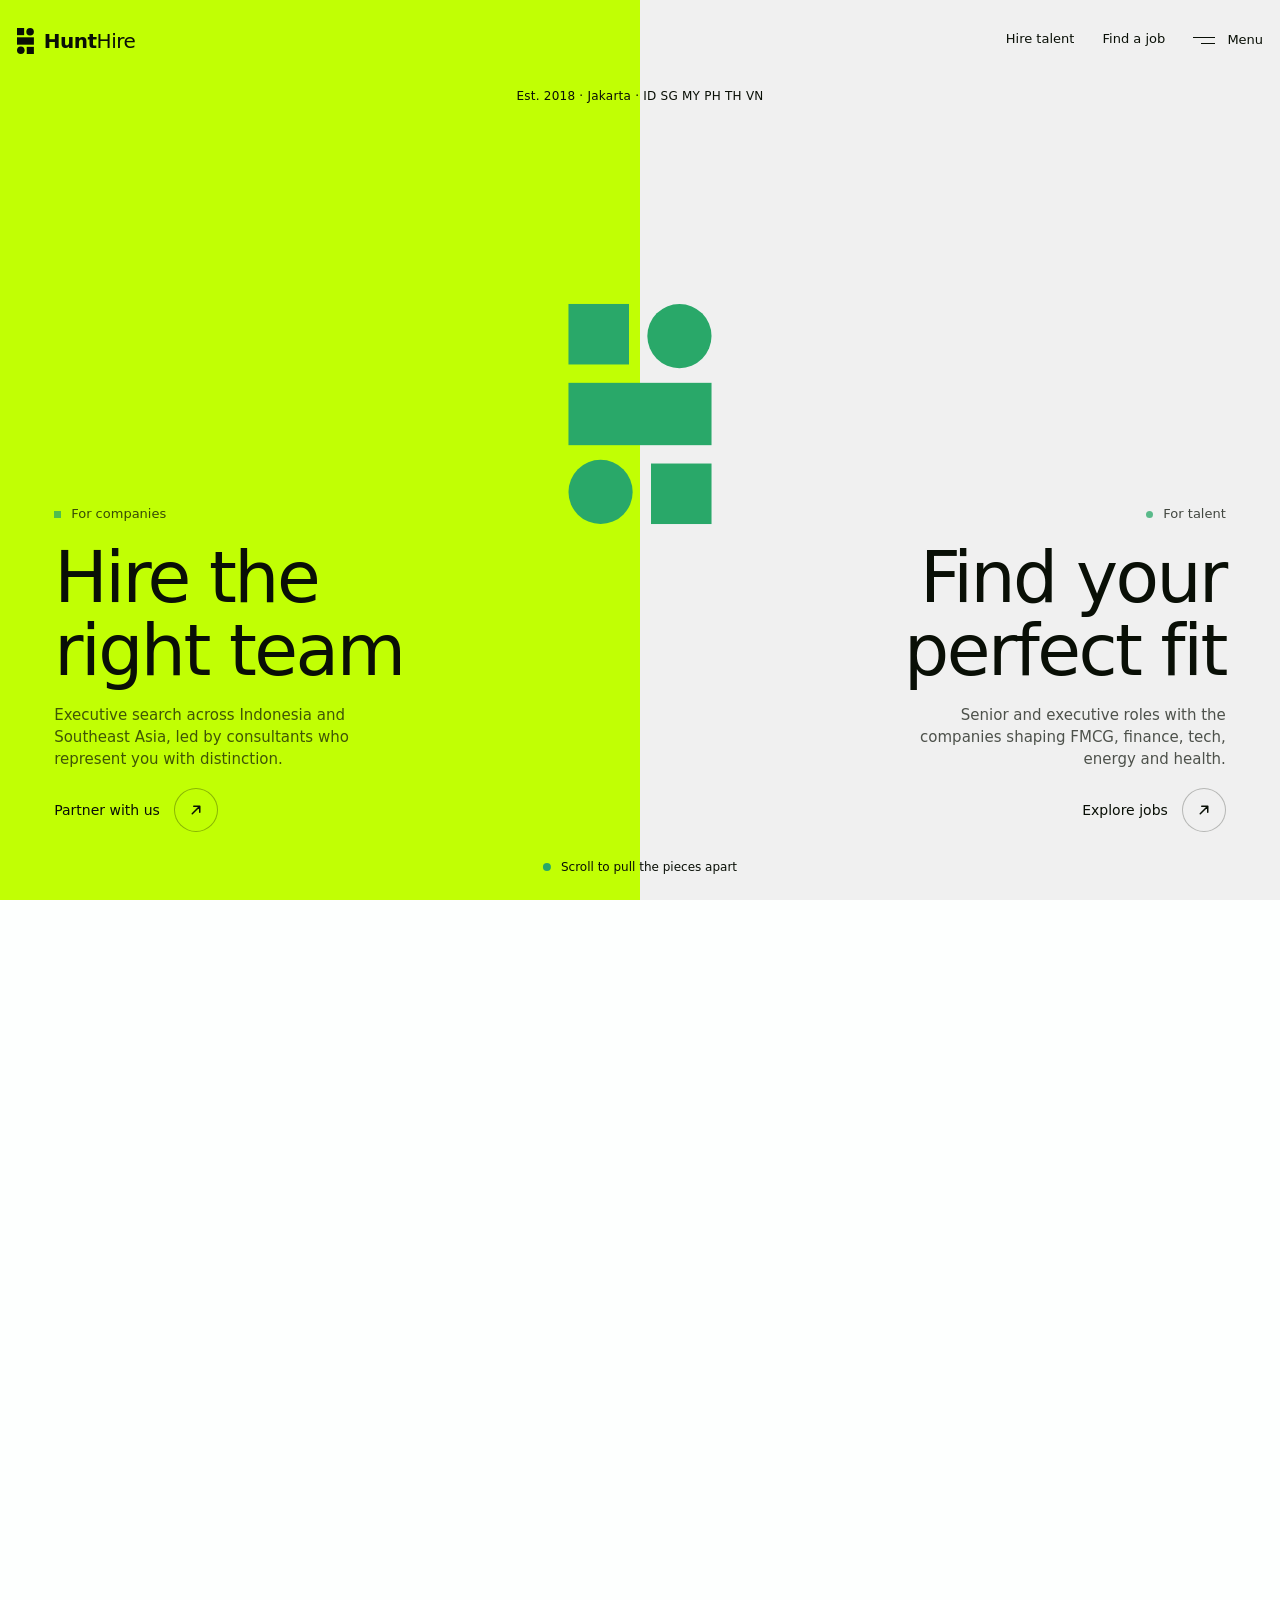
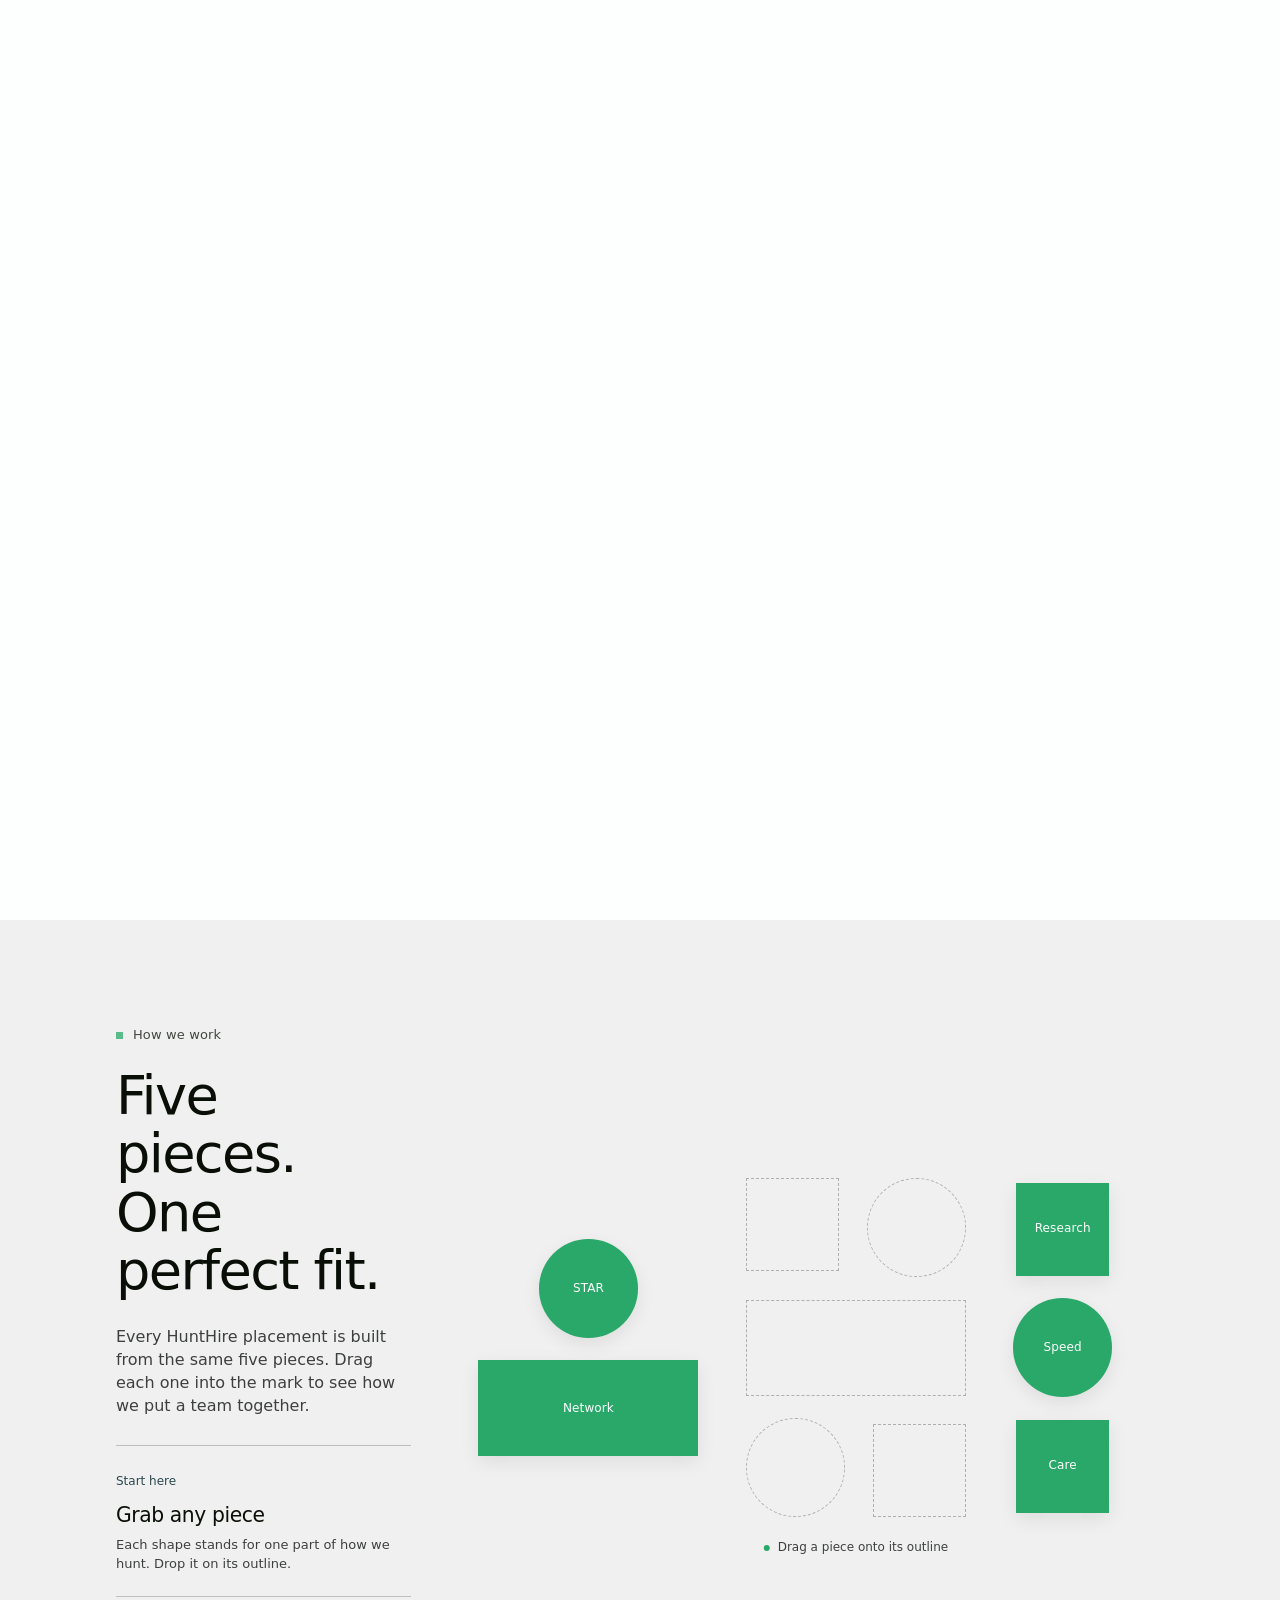
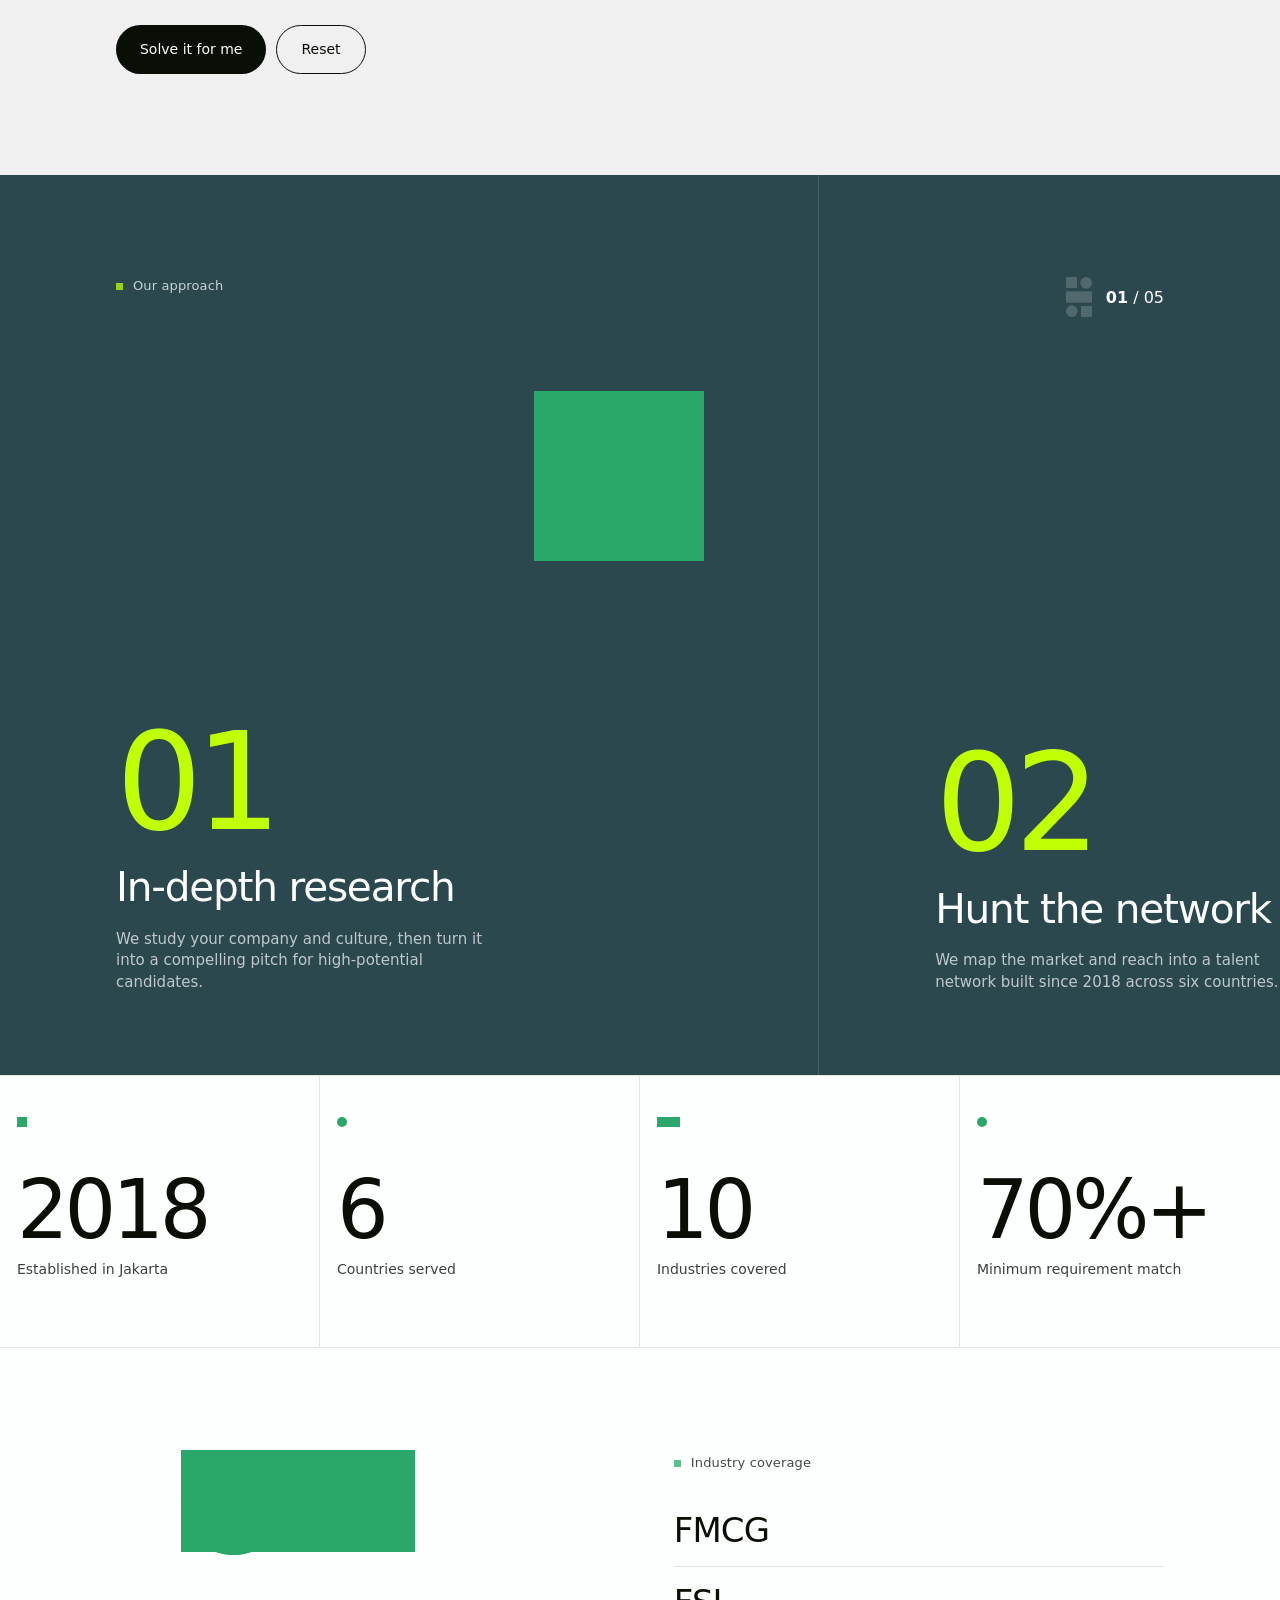
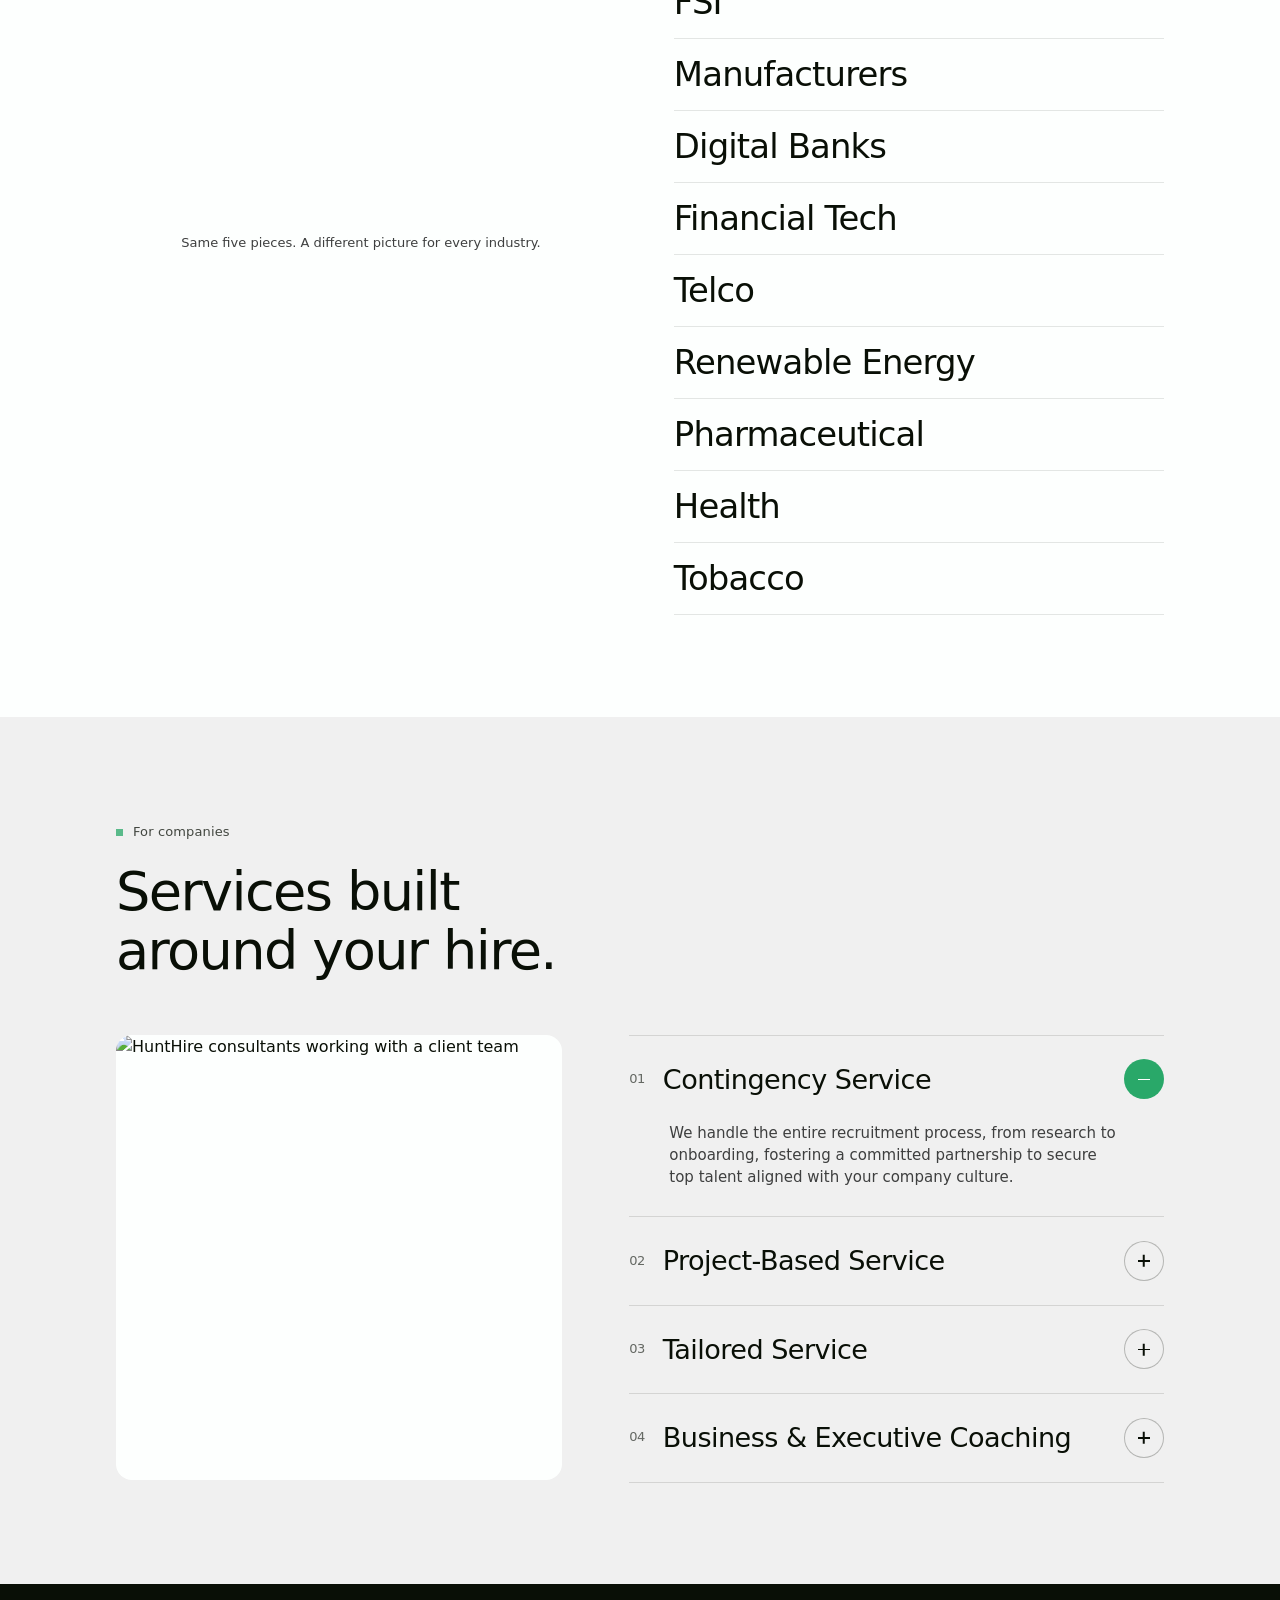
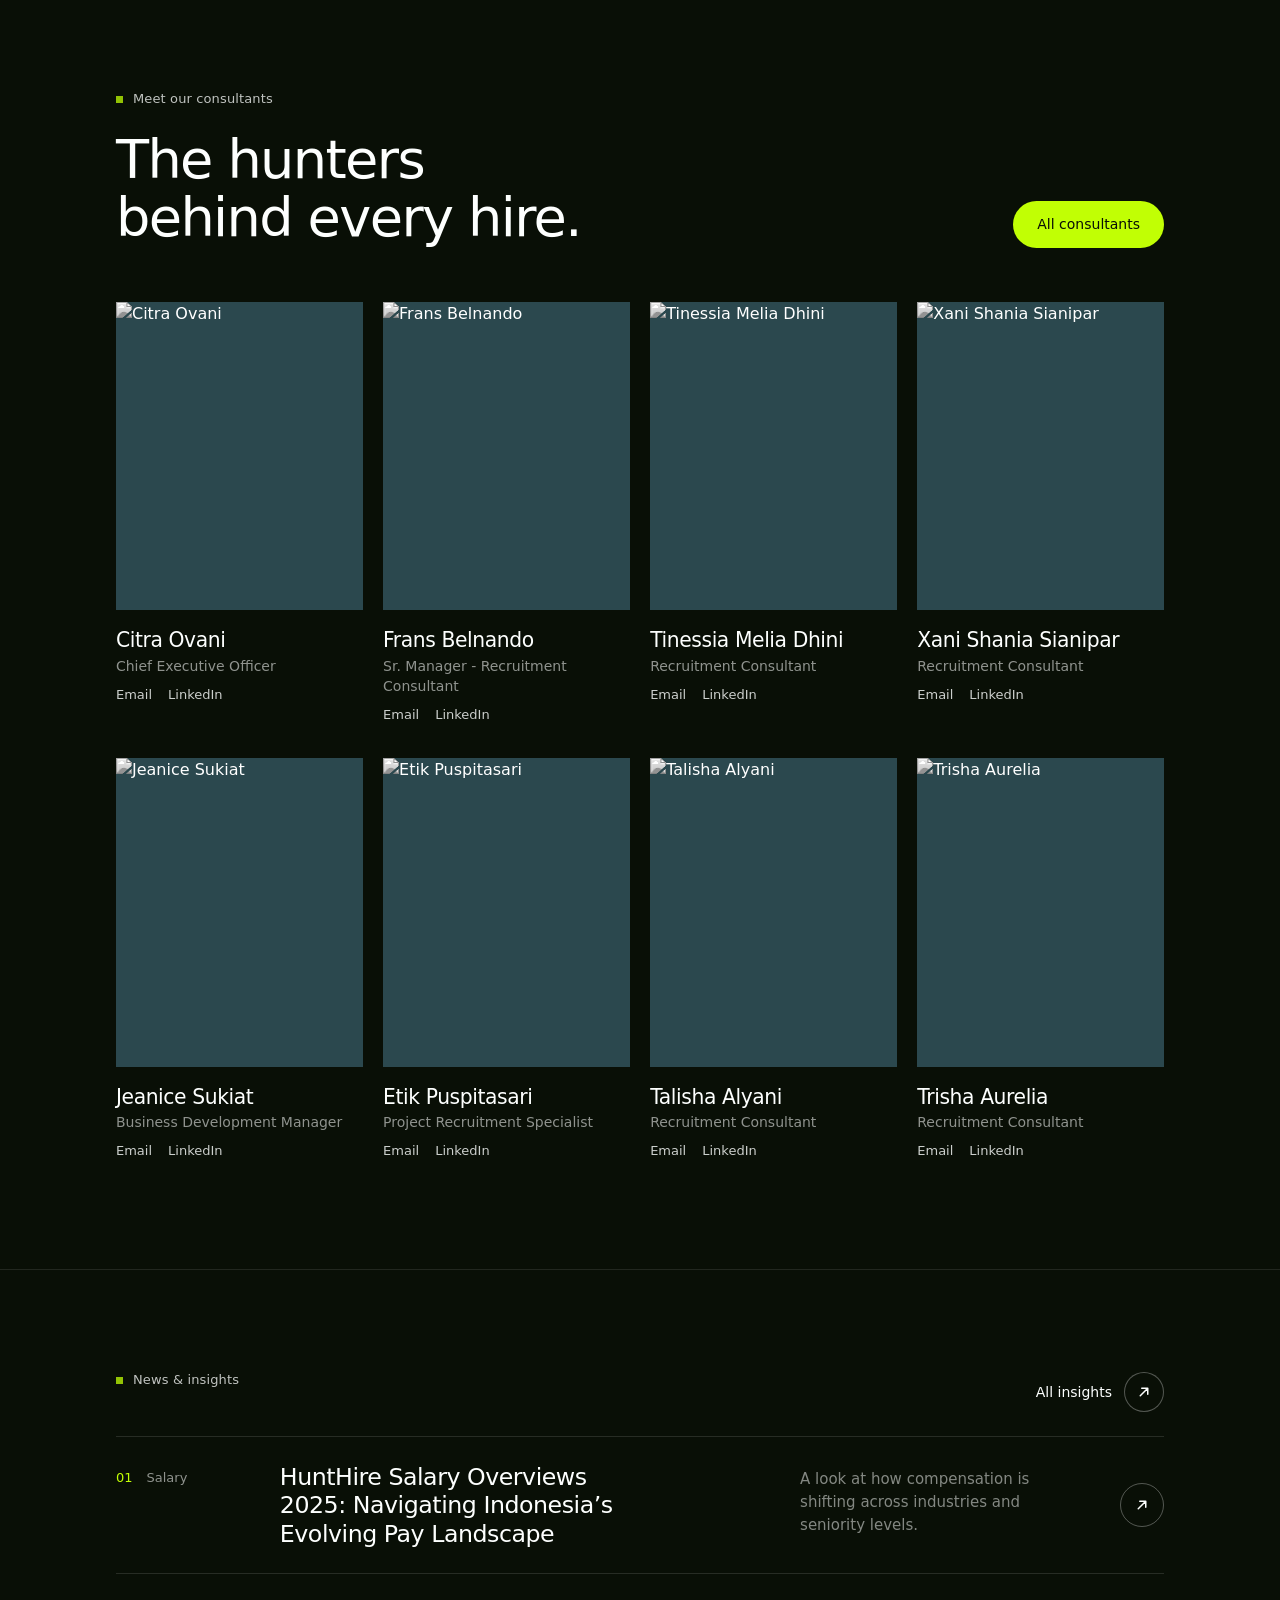
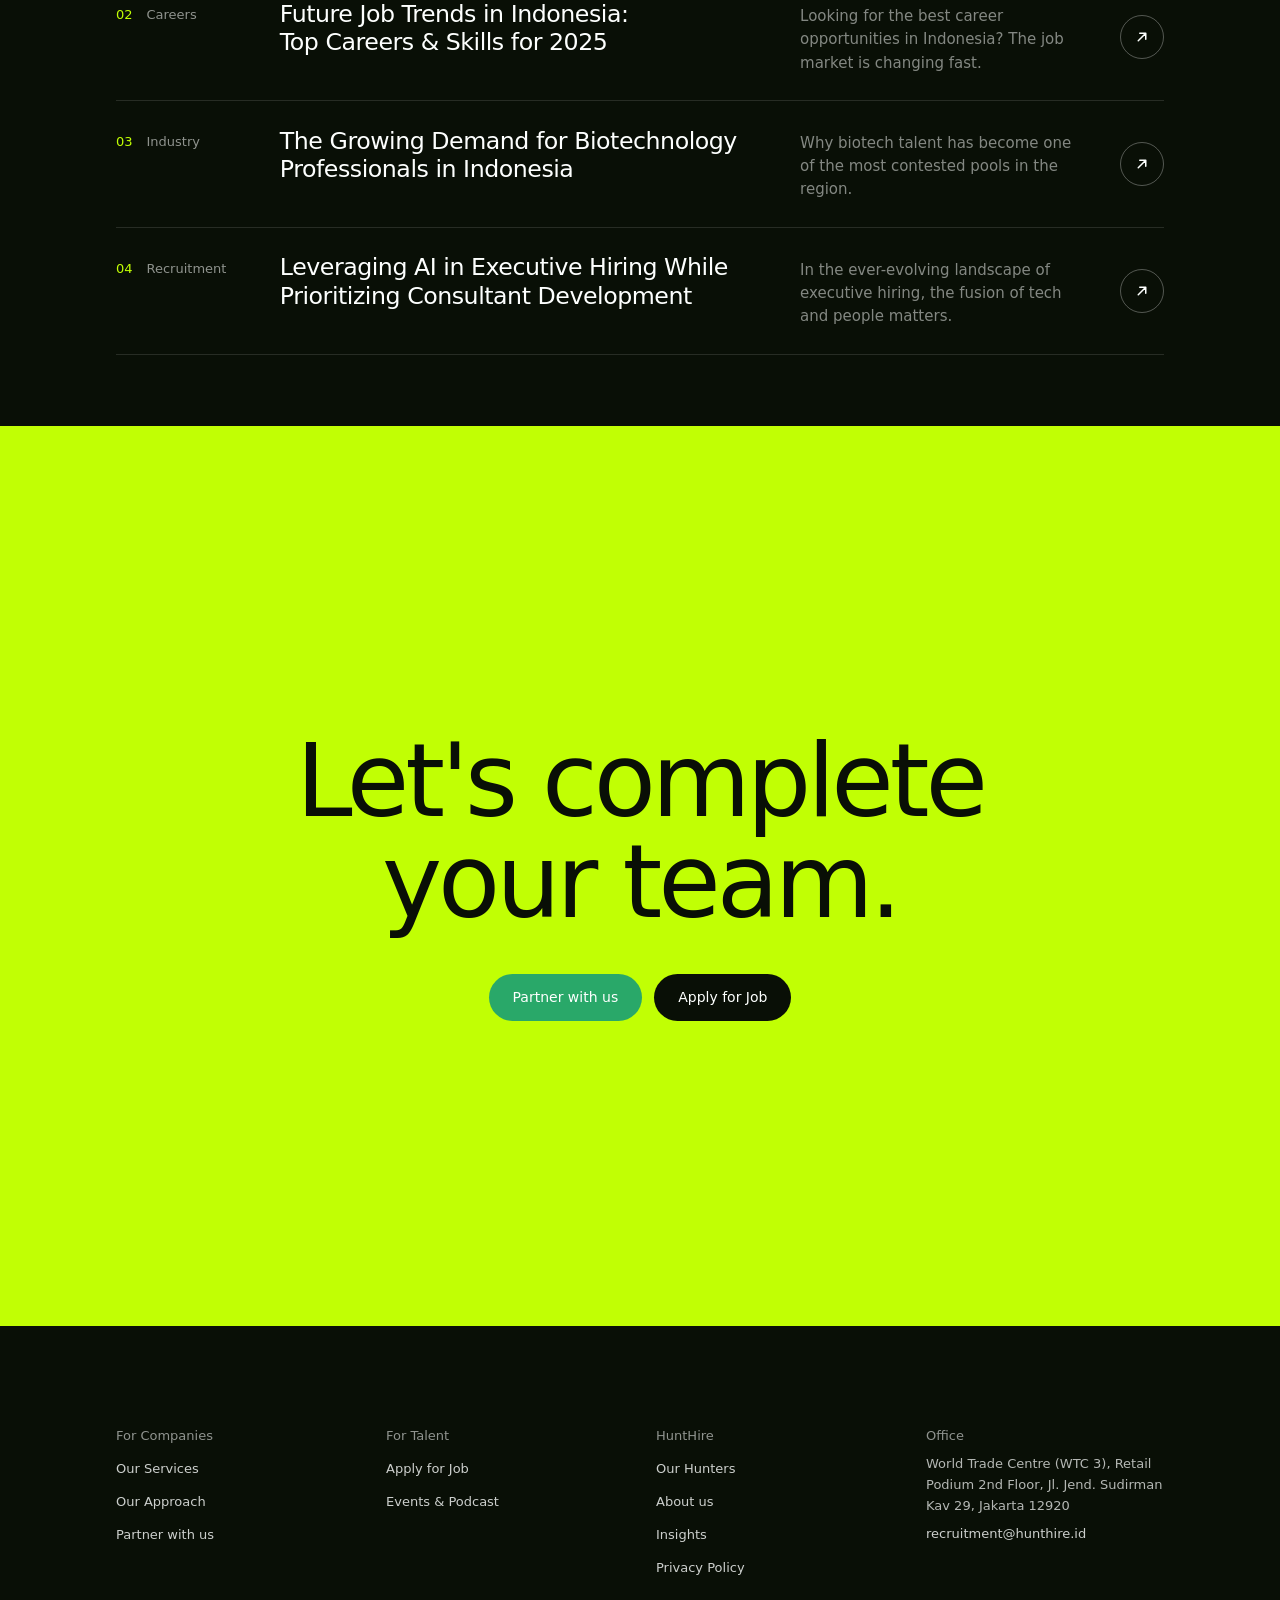
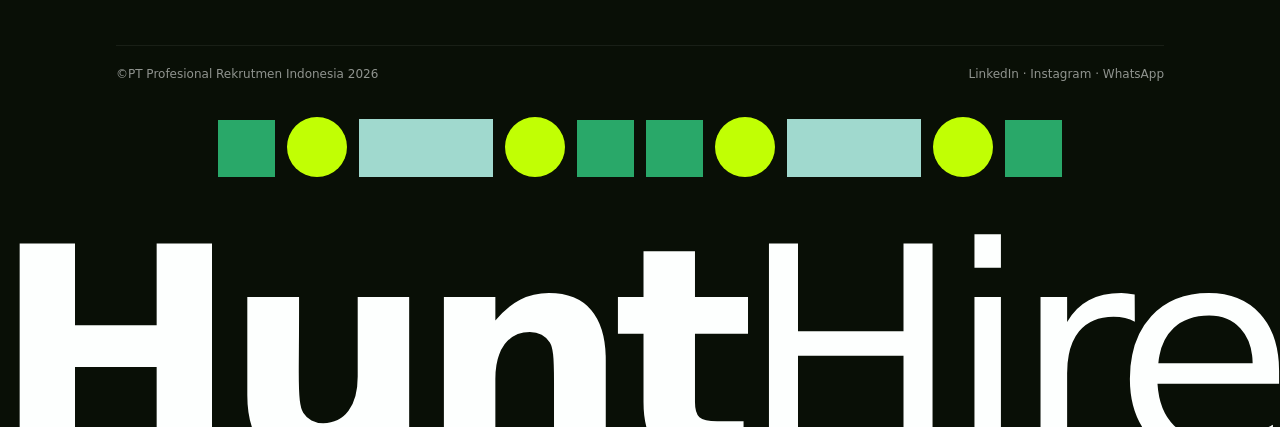
==== commit 1ff25aec: "update feedback" ====
--- a/index.src.html
+++ b/index.src.html
@@ -10,7 +10,7 @@
   <link rel="preconnect" href="https://api.fontshare.com" />
   <link rel="stylesheet" href="https://api.fontshare.com/v2/css?f[]=general-sans@200,300,400,500,600,700&display=swap" />
   <link rel="stylesheet" href="https://api.fontshare.com/v2/css?f[]=cabinet-grotesk@300,400,500,700,800&display=swap" />
-  <link rel="stylesheet" href="../css/tokens.css" />
+  <link rel="stylesheet" href="css/tokens.css" />
   <link rel="stylesheet" href="style.css" />
 </head>
 <body>
@@ -21,6 +21,17 @@
     </symbol>
     <symbol id="arrow" viewBox="0 0 24 24"><path d="M7 17L17 7M9 7h8v8" fill="none" stroke="currentColor" stroke-width="2" stroke-linecap="round" stroke-linejoin="round" /></symbol>
   </svg>
+
+  <a href="#top" class="skip">Skip to content</a>
+
+  <!-- Veil used for page transitions when leaving the site -->
+  <div class="veil" data-veil aria-hidden="true"><i></i><i></i><i></i><i></i><i></i></div>
+
+  <!-- Back to top, with scroll progress ring -->
+  <button class="totop" data-totop aria-label="Back to top">
+    <svg viewBox="0 0 48 48" aria-hidden="true"><circle class="totop__track" cx="24" cy="24" r="22" /><circle class="totop__ring" cx="24" cy="24" r="22" data-totop-ring /></svg>
+    <svg class="totop__arrow" viewBox="0 0 24 24" aria-hidden="true"><path d="M12 19V5M6 11l6-6 6 6" fill="none" stroke="currentColor" stroke-width="1.6" stroke-linecap="round" stroke-linejoin="round" /></svg>
+  </button>
 
   <!-- Custom cursor: a puzzle piece that changes shape per target -->
   <div class="cursor" data-cursor aria-hidden="true"><span data-cursor-label></span></div>
@@ -38,16 +49,18 @@
       <div class="intro__word" data-intro-word><b>Hunt</b>Hire</div>
     </div>
     <p class="intro__tag" data-intro-tag>Executive Recruitment Firm</p>
+    <span class="intro__count" data-intro-count>0</span>
     <div class="intro__flood" data-intro-flood></div>
   </div>
 
   <!-- HEADER -->
-  <header class="header" data-header>
-    <a href="#top" class="logo" data-logo aria-label="HuntHire home" data-cursor-type="square">
+  <header class="header t-split" data-header>
+    <a href="#top" class="logo" data-logo aria-label="HuntHire home">
       <svg class="logo__mark" viewBox="0 0 156 240">
         <rect class="lp" x="0" y="0" width="66" height="66" /><circle class="lp" cx="121" cy="35" r="35" /><rect class="lp" x="0" y="86" width="156" height="68" /><circle class="lp" cx="35" cy="205" r="35" /><rect class="lp" x="90" y="174" width="66" height="66" />
       </svg>
       <span class="logo__word"><b>Hunt</b>Hire</span>
+      <span class="logo__crumb" data-crumb aria-hidden="true"><span data-crumb-text></span></span>
     </a>
     <div class="header__actions">
       <a href="https://hunthire.id/contact" class="chip chip--jade" data-magnetic>Hire talent</a>
@@ -88,23 +101,48 @@
     </div>
   </nav>
 
-  <main id="top">
+  <main id="top" tabindex="-1">
 
     <!-- 1. HERO — two audiences, one puzzle; pulls apart on scroll -->
     <section class="hero" data-hero>
       <div class="hero__sticky">
         <div class="hero__back">
           <p class="hero__statement" data-hero-statement>Every great team is a puzzle. We find the piece that fits.</p>
+          <!-- Background: supergraphic "HuntHire Master Piece" (Brand Guidelines p.33), cut into its shapes.
+               The shapes gather into the finished picture behind the statement as it fills in. -->
+          <div class="masterpiece" data-masterpiece aria-hidden="true">
+            <img class="mp" src="assets/masterpiece/mp-01.webp" alt="" style="left:0.34%;top:1.40%;width:11.67%" />
+            <img class="mp" src="assets/masterpiece/mp-02.webp" alt="" style="left:9.66%;top:1.83%;width:17.12%" />
+            <img class="mp" src="assets/masterpiece/mp-03.webp" alt="" style="left:27.80%;top:1.40%;width:13.52%" />
+            <img class="mp" src="assets/masterpiece/mp-04.webp" alt="" style="left:41.93%;top:2.34%;width:22.99%" />
+            <img class="mp" src="assets/masterpiece/mp-05.webp" alt="" style="left:57.08%;top:0.34%;width:42.69%" />
+            <img class="mp" src="assets/masterpiece/mp-06.webp" alt="" style="left:36.40%;top:13.07%;width:13.48%" />
+            <img class="mp" src="assets/masterpiece/mp-07.webp" alt="" style="left:51.25%;top:13.84%;width:13.11%" />
+            <img class="mp" src="assets/masterpiece/mp-08.webp" alt="" style="left:66.02%;top:13.84%;width:8.30%" />
+            <img class="mp" src="assets/masterpiece/mp-09.webp" alt="" style="left:28.37%;top:21.50%;width:7.20%" />
+            <img class="mp" src="assets/masterpiece/mp-10.webp" alt="" style="left:25.49%;top:31.72%;width:11.59%" />
+            <img class="mp" src="assets/masterpiece/mp-11.webp" alt="" style="left:1.48%;top:34.95%;width:18.98%" />
+            <img class="mp" src="assets/masterpiece/mp-12.webp" alt="" style="left:11.55%;top:43.55%;width:75.53%" />
+            <img class="mp" src="assets/masterpiece/mp-13.webp" alt="" style="left:33.37%;top:54.02%;width:23.83%" />
+            <img class="mp" src="assets/masterpiece/mp-14.webp" alt="" style="left:55.49%;top:55.13%;width:7.58%" />
+            <img class="mp" src="assets/masterpiece/mp-15.webp" alt="" style="left:1.17%;top:62.03%;width:16.21%" />
+            <img class="mp" src="assets/masterpiece/mp-16.webp" alt="" style="left:17.69%;top:62.54%;width:6.89%" />
+            <img class="mp" src="assets/masterpiece/mp-17.webp" alt="" style="left:26.02%;top:64.24%;width:7.12%" />
+            <img class="mp" src="assets/masterpiece/mp-18.webp" alt="" style="left:0.87%;top:72.41%;width:32.12%" />
+            <img class="mp" src="assets/masterpiece/mp-19.webp" alt="" style="left:25.68%;top:73.44%;width:8.37%" />
+            <img class="mp" src="assets/masterpiece/mp-20.webp" alt="" style="left:54.66%;top:69.69%;width:7.88%" />
+            <img class="mp" src="assets/masterpiece/mp-21.webp" alt="" style="left:63.22%;top:70.20%;width:6.93%" />
+          </div>
         </div>
 
         <div class="hero__split" data-split-root>
-          <a href="https://hunthire.id/contact" class="side side--client" data-side="client" data-cursor-type="square">
+          <a href="https://hunthire.id/contact" class="side side--client" data-side="client" data-cursor-text="Partner" data-cursor-tone="white">
             <span class="side__label">For companies</span>
             <h1 class="side__title" data-lines>Hire the<br />right team</h1>
             <p class="side__text">Executive search across Indonesia and Southeast Asia, led by consultants who represent you with distinction.</p>
             <span class="side__cta">Partner with us <i><svg><use href="#arrow" /></svg></i></span>
           </a>
-          <a href="https://hunthire.id/apply" class="side side--talent" data-side="talent">
+          <a href="https://hunthire.id/apply" class="side side--talent" data-side="talent" data-cursor-text="Explore">
             <span class="side__label">For talent</span>
             <h2 class="side__title" data-lines>Find your<br />perfect fit</h2>
             <p class="side__text">Senior and executive roles with the companies shaping FMCG, finance, tech, energy and health.</p>
@@ -113,11 +151,15 @@
         </div>
 
         <svg class="hero__mark" viewBox="0 0 156 240" data-hero-mark aria-hidden="true">
-          <rect class="hp" x="0" y="0" width="66" height="66" />
-          <circle class="hp" cx="121" cy="35" r="35" />
-          <rect class="hp" x="0" y="86" width="156" height="68" />
-          <circle class="hp" cx="35" cy="205" r="35" />
-          <rect class="hp" x="90" y="174" width="66" height="66" />
+          <!-- Outer <g> leans the whole mark; each .hpw wrapper rearranges one piece on hover,
+               while the inner .hp pieces stay free for the scroll scatter animation -->
+          <g data-hero-lean>
+            <g class="hpw"><rect class="hp" x="0" y="0" width="66" height="66" /></g>
+            <g class="hpw"><circle class="hp" cx="121" cy="35" r="35" /></g>
+            <g class="hpw"><rect class="hp" x="0" y="86" width="156" height="68" /></g>
+            <g class="hpw"><circle class="hp" cx="35" cy="205" r="35" /></g>
+            <g class="hpw"><rect class="hp" x="90" y="174" width="66" height="66" /></g>
+          </g>
         </svg>
 
         <p class="hero__meta">Est. 2018 · Jakarta · ID SG MY PH TH VN</p>
@@ -126,7 +168,7 @@
     </section>
 
     <!-- 2. THE PUZZLE — interactive drag & drop of the logo -->
-    <section class="game" id="puzzle" data-game>
+    <section class="game" id="puzzle" data-game data-section="How we work" data-theme="light">
       <div class="game__copy">
         <p class="eyebrow"><i></i>How we work</p>
         <h2 class="h-xl" data-lines>Five pieces. One perfect fit.</h2>
@@ -142,28 +184,34 @@
         </div>
       </div>
 
-      <div class="game__stage">
+      <!-- The mark sits in the middle; the five pieces wait on either side of it -->
+      <div class="game__stage" data-stage>
+        <div class="game__tray game__tray--l" data-tray>
+          <button class="piece piece--ci" data-piece="1" aria-label="STAR approach piece"><span>STAR</span></button>
+          <button class="piece piece--bar" data-piece="2" aria-label="Network piece"><span>Network</span></button>
+        </div>
         <div class="game__board" data-board>
           <span class="slot slot--sq" data-slot="0"></span>
           <span class="slot slot--ci" data-slot="1"></span>
           <span class="slot slot--bar" data-slot="2"></span>
           <span class="slot slot--ci" data-slot="3"></span>
           <span class="slot slot--sq" data-slot="4"></span>
+          <p class="game__hint" data-game-hint><i></i>Drag a piece onto its outline</p>
           <div class="game__done" data-game-done><b>Perfect fit.</b><span>That's how we build teams.</span></div>
         </div>
-        <div class="game__tray" data-tray>
-          <button class="piece piece--ci" data-piece="1" aria-label="STAR approach piece"><span>STAR</span></button>
-          <button class="piece piece--sq" data-piece="4" aria-label="Responsibility piece"><span>Care</span></button>
-          <button class="piece piece--bar" data-piece="2" aria-label="Network piece"><span>Network</span></button>
+        <div class="game__tray game__tray--r" data-tray>
           <button class="piece piece--sq" data-piece="0" aria-label="Research piece"><span>Research</span></button>
           <button class="piece piece--ci" data-piece="3" aria-label="Speed piece"><span>Speed</span></button>
-        </div>
+          <button class="piece piece--sq" data-piece="4" aria-label="Responsibility piece"><span>Care</span></button>
+        </div>
+        <!-- Demonstration: a faint copy of a piece glides to its outline until the visitor tries it -->
+        <span class="ghost" data-ghost aria-hidden="true"></span>
       </div>
       <div class="confetti" data-confetti aria-hidden="true"></div>
     </section>
 
     <!-- 3. APPROACH — horizontal scroll, one piece per step -->
-    <section class="approach" id="approach" data-approach>
+    <section class="approach" id="approach" data-approach data-section="Our approach" data-theme="dark">
       <div class="approach__head">
         <p class="eyebrow eyebrow--light"><i></i>Our approach</p>
         <div class="approach__progress" aria-hidden="true">
@@ -208,15 +256,15 @@
     </section>
 
     <!-- 4. NUMBERS -->
-    <section class="numbers" data-numbers>
-      <div class="stat" data-cursor-type="square"><span class="stat__shape stat__shape--sq"></span><b data-count="2018">2018</b><span>Established in Jakarta</span></div>
-      <div class="stat" data-cursor-type="square"><span class="stat__shape stat__shape--ci"></span><b data-count="6">6</b><span>Countries served</span></div>
-      <div class="stat" data-cursor-type="square"><span class="stat__shape stat__shape--bar"></span><b data-count="10">10</b><span>Industries covered</span></div>
-      <div class="stat" data-cursor-type="square"><span class="stat__shape stat__shape--ci"></span><b data-count="70" data-suffix="%+">70%+</b><span>Minimum requirement match</span></div>
+    <section class="numbers" data-numbers data-section="At a glance" data-theme="light">
+      <div class="stat"><span class="stat__shape stat__shape--sq"></span><b data-count="2018">2018</b><span>Established in Jakarta</span></div>
+      <div class="stat"><span class="stat__shape stat__shape--ci"></span><b data-count="6">6</b><span>Countries served</span></div>
+      <div class="stat"><span class="stat__shape stat__shape--bar"></span><b data-count="10">10</b><span>Industries covered</span></div>
+      <div class="stat"><span class="stat__shape stat__shape--ci"></span><b data-count="70" data-suffix="%+">70%+</b><span>Minimum requirement match</span></div>
     </section>
 
     <!-- 5. INDUSTRIES — same pieces, a new picture per industry -->
-    <section class="industries" data-industries>
+    <section class="industries" data-industries data-section="Industries" data-theme="light">
       <div class="industries__visual">
         <div class="arrange" data-arrange>
           <i class="ar ar--sq"></i><i class="ar ar--ci"></i><i class="ar ar--bar"></i><i class="ar ar--ci"></i><i class="ar ar--sq"></i>
@@ -226,22 +274,26 @@
       <div class="industries__list">
         <p class="eyebrow"><i></i>Industry coverage</p>
         <ul data-industry-list>
-          <li data-cursor-type="square">FMCG</li><li data-cursor-type="square">FSI</li><li data-cursor-type="square">Manufacturers</li><li data-cursor-type="square">Digital Banks</li><li data-cursor-type="square">Financial Tech</li>
-          <li data-cursor-type="square">Telco</li><li data-cursor-type="square">Renewable Energy</li><li data-cursor-type="square">Pharmaceutical</li><li data-cursor-type="square">Health</li><li data-cursor-type="square">Tobacco</li>
+          <li>FMCG</li><li>FSI</li><li>Manufacturers</li><li>Digital Banks</li><li>Financial Tech</li>
+          <li>Telco</li><li>Renewable Energy</li><li>Pharmaceutical</li><li>Health</li><li>Tobacco</li>
         </ul>
       </div>
     </section>
 
     <!-- 6. SERVICES — accordion with shape-masked image -->
-    <section class="services" data-services>
+    <section class="services" data-services data-section="Services" data-theme="light">
       <div class="services__head">
         <p class="eyebrow"><i></i>For companies</p>
         <h2 class="h-xl" data-lines>Services built around your hire.</h2>
       </div>
       <div class="services__body">
         <div class="services__media">
+          <!-- One photo per service; the frame keeps its rounded shape and only the photo changes -->
           <div class="services__mask" data-service-mask>
-            <img src="https://images.prismic.io/hunthire/ZoGHgh5LeNNTwqHa_recruitment.jpg?auto=format,compress&w=1400&q=80" alt="" loading="lazy" />
+            <img class="is-active" src="https://images.prismic.io/hunthire/ZoGHgh5LeNNTwqHa_recruitment.jpg?auto=format,compress&w=1000&q=80" alt="HuntHire consultants working with a client team" />
+            <img src="https://images.prismic.io/hunthire/Z8fCkRsAHJWomHzk_pexels-fauxels-3184638.jpg?auto=format,compress&w=1000&q=80" alt="" />
+            <img src="https://images.prismic.io/hunthire/Z8UcrRsAHJWomCeY_pexels-kindelmedia-7688087.jpg?auto=format,compress&w=1000&q=80" alt="" />
+            <img src="https://images.prismic.io/hunthire/ZuoymrVsGrYSvfMv_P1003433-Enhanced-NR.jpg?auto=format,compress&w=1000&q=80" alt="" />
           </div>
         </div>
         <div class="acc" data-acc>
@@ -266,7 +318,7 @@
     </section>
 
     <!-- 7. HUNTERS — consultants in shape masks -->
-    <section class="hunters" id="hunters" data-hunters>
+    <section class="hunters" id="hunters" data-hunters data-section="Our hunters" data-theme="dark">
       <div class="hunters__head">
         <div>
           <p class="eyebrow eyebrow--light"><i></i>Meet our consultants</p>
@@ -278,7 +330,7 @@
     </section>
 
     <!-- 8. INSIGHTS — rows with cursor-following preview -->
-    <section class="insights" id="insights" data-insights>
+    <section class="insights" id="insights" data-insights data-section="Insights" data-theme="dark">
       <div class="insights__head">
         <p class="eyebrow"><i></i>News &amp; insights</p>
         <a href="https://hunthire.id/news" class="link-arrow">All insights <i><svg><use href="#arrow" /></svg></i></a>
@@ -288,7 +340,7 @@
     </section>
 
     <!-- 9. CTA — a field of pieces that reacts to the cursor -->
-    <section class="cta" data-cta>
+    <section class="cta" data-cta data-section="Let's talk" data-theme="lime">
       <div class="field" data-field aria-hidden="true"></div>
       <div class="cta__content">
         <h2 class="cta__title" data-lines>Let's complete<br />your team.</h2>
@@ -301,7 +353,7 @@
   </main>
 
   <!-- FOOTER -->
-  <footer class="footer" data-footer>
+  <footer class="footer" data-footer data-section="Contact" data-theme="dark">
     <div class="footer__grid">
       <div class="footer__col">
         <h5>For Companies</h5>
@@ -321,23 +373,25 @@
         <a href="mailto:recruitment@hunthire.id">recruitment@hunthire.id</a>
       </div>
     </div>
+    <div class="footer__bottom">
+      <span>©PT Profesional Rekrutmen Indonesia 2026</span>
+      <span>LinkedIn · Instagram · WhatsApp</span>
+    </div>
     <div class="footer__drop" data-drop aria-hidden="true">
       <i class="fd fd--sq"></i><i class="fd fd--ci"></i><i class="fd fd--bar"></i><i class="fd fd--ci"></i><i class="fd fd--sq"></i>
       <i class="fd fd--sq"></i><i class="fd fd--ci"></i><i class="fd fd--bar"></i><i class="fd fd--ci"></i><i class="fd fd--sq"></i>
     </div>
+    <!-- Oversized wordmark, centred; the page edge crops its lower half -->
     <div class="footer__word" data-footer-word aria-label="HuntHire"><b>Hunt</b>Hire</div>
-    <div class="footer__bottom">
-      <span>©PT Profesional Rekrutmen Indonesia 2026</span>
-      <span>LinkedIn · Instagram · WhatsApp</span>
-    </div>
   </footer>
 
   <script src="https://cdn.jsdelivr.net/npm/gsap@3.13.0/dist/gsap.min.js"></script>
   <script src="https://cdn.jsdelivr.net/npm/gsap@3.13.0/dist/ScrollTrigger.min.js"></script>
   <script src="https://cdn.jsdelivr.net/npm/gsap@3.13.0/dist/SplitText.min.js"></script>
   <script src="https://cdn.jsdelivr.net/npm/gsap@3.13.0/dist/Draggable.min.js"></script>
+  <script src="https://cdnjs.cloudflare.com/ajax/libs/matter-js/0.19.0/matter.min.js"></script>
   <script src="https://unpkg.com/lenis@1.1.20/dist/lenis.min.js"></script>
-  <script src="../js/data.js"></script>
+  <script src="js/data.js"></script>
   <script src="app.js"></script>
 </body>
 </html>
--- a/style.css
+++ b/style.css
@@ -1,4 +1,6 @@
-/* HuntHire — Opsi B "Puzzle Studio". Tokens come from ../css/tokens.css */
+/* HuntHire — Opsi B "Puzzle Studio". Tokens come from css/tokens.css.
+   Visual language and micro-interactions after Fleava (light type, quiet palette, hairlines, calm motion)
+   and Egon Zehnder (clear, trusted). Colours stay within the HuntHire Brand Guidelines. */
 
 *, *::before, *::after { box-sizing: border-box; margin: 0; padding: 0; }
 html.lenis, html.lenis body { height: auto; }
@@ -21,57 +23,82 @@
 @media (pointer: fine) { html.js-motion, html.js-motion a, html.js-motion button { cursor: none; } }
 
 /* ── Shared ── */
-.eyebrow { display: inline-flex; align-items: center; gap: 10px; font-size: var(--fs-h2); margin-bottom: max(18px, calc(28 * var(--u))); }
-.eyebrow i { width: 10px; height: 10px; background: var(--c-jade); }
+/* Small, quiet section labels */
+.eyebrow { display: inline-flex; align-items: center; gap: 10px; font-family: var(--f-head); font-weight: 500; font-size: 13px; letter-spacing: 0.01em; opacity: 0.75; margin-bottom: max(18px, calc(26 * var(--u))); }
+.eyebrow i { width: 7px; height: 7px; background: var(--c-jade); }
 .eyebrow--light i { background: var(--c-lime); }
-.h-xl { font-family: var(--f-head); font-weight: 500; font-size: max(36px, calc(72 * var(--u))); line-height: 1.05; letter-spacing: -0.035em; }
+.h-xl { font-family: var(--f-head); font-weight: 300; font-size: max(34px, calc(64 * var(--u))); line-height: 1.08; letter-spacing: -0.03em; }
 
 .btn {
+  --hv: var(--c-jade); --hfg: var(--c-white);
+  position: relative; isolation: isolate; overflow: hidden;
   display: inline-flex; align-items: center; justify-content: center;
-  padding: 16px 26px; border-radius: var(--r-pill);
-  font-weight: 700; font-size: var(--fs-nav);
-  transition: background-color var(--d-base) var(--ease-out), color var(--d-base) var(--ease-out);
-}
+  padding: 15px 24px; border-radius: var(--r-pill);
+  font-family: var(--f-head); font-weight: 500; font-size: 14px;
+  transition: color var(--d-mid) var(--ease-out), border-color var(--d-mid) var(--ease-out);
+}
+/* Fill rises from below like a liquid, then settles flat */
+.btn::before {
+  content: ''; position: absolute; inset: 0; z-index: -1; background: var(--hv);
+  border-radius: 50% 50% 0 0 / 40% 40% 0 0; transform: translateY(101%);
+  transition: transform 0.7s var(--ease-out), border-radius 0.7s var(--ease-out);
+}
+.btn:hover::before, .btn:focus-visible::before { transform: none; border-radius: 0; }
+.btn:hover { color: var(--hfg); }
 .btn--night { background: var(--c-night); color: var(--c-white); }
-.btn--night:hover { background: var(--c-jade); }
-.btn--jade { background: var(--c-jade); color: var(--c-white); }
-.btn--jade:hover { background: var(--c-night); }
-.btn--lime { background: var(--c-lime); color: var(--c-night); }
-.btn--lime:hover { background: var(--c-white); }
-.btn--ghost { border: 1.5px solid currentColor; }
-.btn--ghost:hover { background: var(--c-night); color: var(--c-white); border-color: var(--c-night); }
-
-.link-arrow { display: inline-flex; align-items: center; gap: 12px; font-weight: 700; }
-.link-arrow i { width: 40px; height: 40px; border-radius: 50%; background: var(--c-jade); color: var(--c-white); display: grid; place-items: center; transition: transform var(--d-mid) var(--ease-out); }
+.btn--jade { background: var(--c-jade); color: var(--c-white); --hv: var(--c-night); }
+.btn--lime { background: var(--c-lime); color: var(--c-night); --hv: var(--c-white); --hfg: var(--c-night); }
+.btn--ghost { border: 1.5px solid currentColor; --hv: var(--c-night); }
+.btn--ghost:hover { border-color: var(--c-night); }
+
+/* Rolling label: the word slides up and a copy rolls in from below */
+.roll { position: relative; display: inline-block; overflow: hidden; vertical-align: top; line-height: 1.2; }
+.roll > span { display: block; transition: transform 0.7s var(--ease-out); }
+.roll > span + span { position: absolute; left: 0; top: 100%; }
+:is(.btn, .chip):is(:hover, :focus-visible) .roll > span { transform: translateY(-100%); }
+
+/* Underline that draws in from the left and leaves to the right */
+.uline { display: inline-block; padding: 6px 0; background: linear-gradient(currentColor, currentColor) right calc(100% - 4px) / 0 1px no-repeat; transition: background-size 0.6s var(--ease-out); }
+.uline:hover, a:hover > .uline, .uline:focus-visible { background-size: 100% 1px; background-position: left calc(100% - 4px); }
+
+.link-arrow { display: inline-flex; align-items: center; gap: 12px; font-family: var(--f-head); font-weight: 500; font-size: 14px; }
+.link-arrow i { width: 40px; height: 40px; border-radius: 50%; background: transparent; color: inherit; box-shadow: inset 0 0 0 1px var(--c-muted); display: grid; place-items: center; transition: transform var(--d-mid) var(--ease-out), background-color var(--d-base); }
 .link-arrow svg { width: 18px; height: 18px; }
-.link-arrow:hover i { transform: rotate(45deg); }
+.link-arrow:hover i { transform: rotate(45deg); background: var(--c-jade); color: var(--c-white); box-shadow: none; }
 
 /* ── Cursor ── */
 .cursor {
   position: fixed; left: 0; top: 0; z-index: 200; pointer-events: none;
-  width: 16px; height: 16px; margin: -8px 0 0 -8px;
+  width: 10px; height: 10px; margin: -5px 0 0 -5px;
   border-radius: 50%; background: #fff; mix-blend-mode: difference;
   display: grid; place-items: center;
-  transition: width var(--d-base) var(--ease-out), height var(--d-base) var(--ease-out), margin var(--d-base) var(--ease-out), border-radius var(--d-base) var(--ease-out), background-color var(--d-fast);
-}
-.cursor span { font-size: 12px; font-weight: 700; color: var(--c-night); opacity: 0; transition: opacity var(--d-fast); white-space: nowrap; }
-.cursor.is-link { width: 56px; height: 56px; margin: -28px 0 0 -28px; }
-.cursor.is-square { width: 44px; height: 44px; margin: -22px 0 0 -22px; border-radius: 4px; }
-.cursor.is-drag { width: 96px; height: 40px; margin: -20px 0 0 -48px; border-radius: 8px; background: var(--c-lime); mix-blend-mode: normal; }
-.cursor.is-drag span { opacity: 1; }
-.cursor.is-hidden { width: 0; height: 0; margin: 0; }
+  transition: width 0.6s var(--ease-out), height 0.6s var(--ease-out), margin 0.6s var(--ease-out), border-radius 0.6s var(--ease-out), background-color 0.3s, box-shadow 0.4s;
+}
+.cursor span { font-family: var(--f-head); font-size: 12px; font-weight: 500; color: var(--c-night); opacity: 0; transform: translateY(6px); transition: opacity 0.3s, transform 0.5s var(--ease-out); white-space: nowrap; }
+/* Links: a thin ring instead of a blob */
+.cursor.is-link { width: 46px; height: 46px; margin: -23px 0 0 -23px; background: transparent; box-shadow: inset 0 0 0 1.5px #fff; }
+.cursor.is-drag, .cursor.is-label { mix-blend-mode: normal; background: var(--c-lime); box-shadow: none; }
+.cursor.is-drag { width: 88px; height: 38px; margin: -19px 0 0 -44px; border-radius: 6px; }
+.cursor.is-label { width: 84px; height: 84px; margin: -42px 0 0 -42px; }
+.cursor.is-drag span, .cursor.is-label span { opacity: 1; transform: none; }
+/* Labelled disc in white over Lime backgrounds (hero "For companies" panel) */
+.cursor.is-label.is-white { background: var(--c-white); box-shadow: 0 8px 24px rgba(9, 15, 6, 0.12); }
+.cursor.is-down { width: 6px; height: 6px; margin: -3px 0 0 -3px; }
+.cursor.is-hidden { width: 0; height: 0; margin: 0; box-shadow: none; }
 @media (pointer: coarse) { .cursor { display: none; } }
 html:not(.js-motion) .cursor { display: none; }
 
 /* ── Intro ── */
-.intro { position: fixed; inset: 0; z-index: 150; background: var(--c-night); color: var(--c-white); display: grid; place-items: center; }
+/* Intro mirrors the guideline cover: Jade puzzle and Night wordmark on White */
+.intro { position: fixed; inset: 0; z-index: 150; background: var(--c-white); color: var(--c-night); display: grid; place-items: center; }
 .intro__logo { display: flex; align-items: center; gap: max(16px, calc(28 * var(--u))); }
 .intro__mark { height: max(90px, calc(150 * var(--u))); width: auto; aspect-ratio: 156 / 240; overflow: visible; fill: var(--c-jade); }
 .intro__mark .ip { transform-box: fill-box; transform-origin: center; }
-.intro__word { font-family: var(--f-head); font-weight: 300; font-size: max(48px, calc(110 * var(--u))); letter-spacing: -0.03em; line-height: 1; }
+.intro__word { font-family: var(--f-head); font-weight: 400; font-size: max(48px, calc(110 * var(--u))); letter-spacing: -0.03em; line-height: 1; }
 .intro__word b { font-weight: 700; }
-.intro__tag { position: absolute; bottom: max(28px, calc(48 * var(--u))); left: 50%; transform: translateX(-50%); font-size: var(--fs-small); letter-spacing: 0.2em; text-transform: uppercase; opacity: 0.6; white-space: nowrap; }
+.intro__tag { position: absolute; bottom: max(28px, calc(48 * var(--u))); left: var(--gutter); font-family: var(--f-head); font-size: 13px; font-weight: 500; opacity: 0.6; white-space: nowrap; }
 .intro__flood { position: fixed; background: var(--c-jade); pointer-events: none; opacity: 0; }
+.intro__count { position: absolute; right: var(--gutter); bottom: max(20px, calc(40 * var(--u))); font-family: var(--f-head); font-weight: 300; font-size: max(40px, calc(88 * var(--u))); letter-spacing: -0.05em; line-height: 1; font-variant-numeric: tabular-nums; opacity: 0.9; }
 html:not(.js-motion) .intro { display: none; }
 
 /* ── Header ── */
@@ -79,51 +106,80 @@
   position: fixed; top: 0; left: 0; right: 0; z-index: 120;
   display: flex; justify-content: space-between; align-items: center;
   padding: max(14px, calc(22 * var(--u))) var(--gutter);
-  pointer-events: none;
-}
+  pointer-events: none; transition: transform 0.8s var(--ease-out);
+}
+.header.is-hidden { transform: translateY(-130%); }
+/* Once the page moves, a thin frosted strip keeps the header legible over content */
+.header::before { content: ''; position: absolute; inset: 0; z-index: -1; background: rgba(253, 255, 254, 0.78); backdrop-filter: blur(14px) saturate(1.3); -webkit-backdrop-filter: blur(14px) saturate(1.3); box-shadow: 0 1px 0 rgba(9, 15, 6, 0.08); opacity: 0; transition: opacity 0.5s var(--ease-out), background-color 0.5s; }
+.header.is-solid::before { opacity: 1; }
+.header.t-dark::before { background: rgba(9, 15, 6, 0.7); box-shadow: 0 1px 0 rgba(253, 255, 254, 0.08); }
+.header.t-lime::before { background: rgba(193, 255, 4, 0.82); }
+.menu-open .header::before { opacity: 0; }
 .header > * { pointer-events: auto; }
-.logo { display: inline-flex; align-items: center; gap: 10px; padding: 8px 14px 8px 10px; border-radius: var(--r-pill); background: color-mix(in srgb, var(--c-white) 85%, transparent); backdrop-filter: blur(10px); -webkit-backdrop-filter: blur(10px); }
-.logo__mark { height: 30px; width: auto; aspect-ratio: 156 / 240; fill: var(--c-jade); overflow: visible; }
+.header { color: var(--c-night); }
+.logo { display: inline-flex; align-items: center; gap: 10px; padding: 6px 0; transition: color 0.5s var(--ease-out); }
+/* Where am I? The current section name rolls in next to the wordmark */
+.logo__crumb { display: inline-flex; overflow: hidden; width: 0; height: 1.2em; font-family: var(--f-head); font-weight: 400; font-size: 13px; opacity: 0.7; white-space: nowrap; transition: width 0.7s var(--ease-out); }
+.logo__crumb span { display: block; padding-left: 12px; border-left: 1px solid currentColor; margin-left: 4px; line-height: 1.2; }
+.logo__mark { height: 26px; width: auto; aspect-ratio: 156 / 240; fill: var(--c-jade); overflow: visible; transition: fill 0.5s var(--ease-out); }
 .logo__mark .lp { transform-box: fill-box; transform-origin: center; }
-.logo__word { font-family: var(--f-head); font-weight: 300; font-size: 22px; letter-spacing: -0.02em; line-height: 1; }
+.logo__word { font-family: var(--f-head); font-weight: 400; font-size: 20px; letter-spacing: -0.025em; line-height: 1; }
 .logo__word b { font-weight: 700; }
-.header__actions { display: flex; gap: 8px; align-items: center; }
-.chip { padding: 12px 18px; border-radius: var(--r-pill); font-weight: 700; font-size: var(--fs-small); transition: transform var(--d-base) var(--ease-out); }
-.chip--jade { background: var(--c-jade); color: var(--c-white); }
-.chip--lime { background: var(--c-night); color: var(--c-lime); }
-.menu-btn { display: inline-flex; align-items: center; gap: 10px; padding: 10px 18px 10px 12px; border-radius: var(--r-pill); background: var(--c-night); color: var(--c-white); font-weight: 700; font-size: var(--fs-small); }
-.menu-btn__icon { width: 20px; height: 20px; display: grid; grid-template-columns: 1fr 1fr; gap: 3px; transition: transform var(--d-mid) var(--ease-out); }
-.menu-btn__icon i { background: var(--c-lime); }
-.menu-btn__icon i:nth-child(2), .menu-btn__icon i:nth-child(3) { border-radius: 50%; }
-.menu-btn:hover .menu-btn__icon { transform: rotate(90deg); }
-.menu-open .menu-btn__icon { transform: rotate(45deg); }
+.header__actions { display: flex; gap: clamp(18px, 2.2vw, 32px); align-items: center; transition: color 0.5s var(--ease-out); }
+/* Header links are plain text with a drawn underline */
+.chip { position: relative; padding: 8px 0; font-family: var(--f-head); font-weight: 500; font-size: 13px; }
+.chip::before { content: ''; position: absolute; left: 0; right: 0; bottom: 4px; height: 1px; background: currentColor; transform: scaleX(0); transform-origin: right; transition: transform 0.6s var(--ease-out); }
+.chip:hover::before, .chip:focus-visible::before { transform: scaleX(1); transform-origin: left; }
+.menu-btn { display: inline-flex; align-items: center; gap: 12px; min-height: 44px; padding: 8px 0; font-family: var(--f-head); font-weight: 500; font-size: 13px; }
+.menu-btn__icon { position: relative; width: 22px; height: 10px; }
+.menu-btn__icon i { position: absolute; right: 0; height: 1.5px; width: 100%; background: currentColor; transition: transform 0.7s var(--ease-out), width 0.5s var(--ease-out), top 0.5s var(--ease-out); }
+.menu-btn__icon i:nth-child(1) { top: 1px; }
+.menu-btn__icon i:nth-child(2) { top: 7px; width: 65%; }
+.menu-btn__icon i:nth-child(n+3) { display: none; }
+.menu-btn:hover .menu-btn__icon i:nth-child(2) { width: 100%; }
+.menu-open .menu-btn__icon i:nth-child(1) { top: 4px; transform: rotate(20deg); }
+.menu-open .menu-btn__icon i:nth-child(2) { top: 4px; width: 100%; transform: rotate(-20deg); }
+
+/* Header themes: light (default), dark, split (hero: dark left, light right), lime */
+.header.t-dark, .menu-open .header { color: var(--c-white); }
+.header.t-dark .logo__mark, .menu-open .header .logo__mark,
+/* Hero: the left panel is Lime, so the logo uses the all-Night version (Brand Guidelines, colour implementation) */
+.header.t-split .logo__mark { fill: var(--c-night); }
+.header.t-split .logo { color: var(--c-night); }
+.header.t-lime .logo__mark { fill: var(--c-night); }
 
 /* ── Menu ── */
 .menu { position: fixed; inset: 0; z-index: 110; pointer-events: none; visibility: hidden; }
 .menu.is-open { pointer-events: auto; visibility: visible; }
 .menu__panels { position: absolute; inset: 0; display: grid; grid-template-columns: repeat(5, 1fr); }
 .menu__panels i { display: block; transform: scaleY(0); transform-origin: 50% 0; }
-.menu__panels i:nth-child(1) { background: var(--c-jade); }
-.menu__panels i:nth-child(2) { background: var(--c-slate); }
-.menu__panels i:nth-child(3) { background: var(--c-night); }
-.menu__panels i:nth-child(4) { background: var(--c-slate); }
-.menu__panels i:nth-child(5) { background: var(--c-jade); }
+.menu__panels i { background: var(--c-night); }
 .menu__inner {
   position: relative; height: 100%; color: var(--c-white);
   display: grid; grid-template-columns: repeat(3, 1fr); align-content: center; gap: 40px;
   padding: 120px var(--pad-x) 60px;
 }
-.menu__label { font-size: var(--fs-small); text-transform: uppercase; letter-spacing: 0.16em; color: var(--c-lime); margin-bottom: 18px; }
-.menu__link { display: block; font-family: var(--f-head); font-weight: 500; font-size: max(30px, calc(48 * var(--u))); line-height: 1.25; letter-spacing: -0.03em; overflow: hidden; }
+.menu__label { font-family: var(--f-head); font-weight: 500; font-size: 13px; color: var(--c-lime); margin-bottom: 18px; }
+.menu__link { display: block; font-family: var(--f-head); font-weight: 300; font-size: max(30px, calc(52 * var(--u))); line-height: 1.22; letter-spacing: -0.03em; overflow: hidden; }
 .menu__link span { display: inline-block; }
-.menu__link:hover { color: var(--c-lime); }
+.menu__link { transition: color 0.4s, opacity 0.5s var(--ease-out), padding-left 0.7s var(--ease-out); }
+.menu__group:hover .menu__link { opacity: 0.45; }
+.menu__group .menu__link:hover { opacity: 1; color: var(--c-lime); padding-left: 14px; }
 .menu__foot { grid-column: 1 / -1; display: flex; justify-content: space-between; gap: 16px; font-size: var(--fs-small); opacity: 0.7; margin-top: 40px; }
 
 /* ── 1. Hero ── */
-.hero { position: relative; height: 220vh; }
+.hero { position: relative; height: 280vh; }
 .hero__sticky { position: sticky; top: 0; height: 100vh; overflow: hidden; }
-.hero__back { position: absolute; inset: 0; display: grid; place-items: center; padding: 0 var(--pad-x); background: var(--c-white); }
-.hero__statement { font-family: var(--f-head); font-weight: 500; text-align: center; font-size: max(34px, calc(84 * var(--u))); line-height: 1.08; letter-spacing: -0.04em; max-width: 16ch; }
+/* Centred statement over the Master Piece supergraphic, which fills the screen as a soft background */
+/* isolation keeps the statement's z-index inside this layer, so it never shows through the hero panels */
+.hero__back { position: absolute; inset: 0; isolation: isolate; display: grid; place-items: center; padding: 0 var(--pad-x); background: var(--c-white); overflow: hidden; }
+.hero__statement { position: relative; z-index: 1; font-family: var(--f-head); font-weight: 300; text-align: center; font-size: max(34px, calc(84 * var(--u))); line-height: 1.08; letter-spacing: -0.04em; max-width: 16ch; }
+.masterpiece {
+  position: absolute; left: 50%; top: 50%; translate: -50% -50%;
+  width: max(108%, 108vh * 2640 / 2349); aspect-ratio: 2640 / 2349;
+  opacity: 0.08; pointer-events: none;
+}
+.mp { position: absolute; height: auto; transform-origin: 50% 50%; user-select: none; -webkit-user-drag: none; }
 .hero__statement .word { color: var(--c-muted); }
 html:not(.js-motion) .hero__statement .word { color: inherit; }
 .hero__split { position: absolute; inset: 0; display: flex; }
@@ -134,41 +190,46 @@
   transition: flex-grow var(--d-slow) var(--ease-out);
   overflow: hidden;
 }
-.side--client { background: var(--c-jade); color: var(--c-white); }
-.side--talent { background: var(--c-lime); color: var(--c-night); align-items: flex-end; text-align: right; }
+.side--client { background: var(--c-lime); color: var(--c-night); }
+.side--talent { background: var(--c-flash); color: var(--c-night); align-items: flex-end; text-align: right; }
 .hero__split:hover .side { flex-grow: 0.75; }
 .hero__split .side:hover { flex-grow: 1.35; }
-.side__label { font-size: var(--fs-small); text-transform: uppercase; letter-spacing: 0.16em; font-weight: 700; }
-.side__title { font-family: var(--f-head); font-weight: 500; font-size: max(44px, calc(104 * var(--u))); line-height: 0.98; letter-spacing: -0.045em; }
-.side__text { max-width: 36ch; opacity: 0.85; }
-.side__cta { display: inline-flex; align-items: center; gap: 12px; font-weight: 700; }
-.side__cta i { width: 44px; height: 44px; border-radius: 50%; display: grid; place-items: center; transition: transform var(--d-mid) var(--ease-out); }
-.side--client .side__cta i { background: var(--c-white); color: var(--c-jade); }
-.side--talent .side__cta i { background: var(--c-night); color: var(--c-lime); }
+.side__label { display: inline-flex; align-items: center; gap: 10px; font-family: var(--f-head); font-size: 13px; font-weight: 500; opacity: 0.75; }
+.side__label::before { content: ''; width: 7px; height: 7px; background: var(--c-jade); }
+.side--talent .side__label::before { border-radius: 50%; }
+.side__title { font-family: var(--f-head); font-weight: 300; font-size: max(40px, calc(84 * var(--u))); line-height: 1.02; letter-spacing: -0.035em; }
+.side__text { max-width: 36ch; opacity: 0.7; font-size: 15px; }
+.side__cta { display: inline-flex; align-items: center; gap: 14px; font-family: var(--f-head); font-weight: 500; font-size: 14px; }
+.side__cta i { width: 44px; height: 44px; border-radius: 50%; display: grid; place-items: center; transition: transform var(--d-mid) var(--ease-out), background-color 0.5s, color 0.5s, box-shadow 0.5s; }
+.side--client .side__cta i { box-shadow: inset 0 0 0 1px rgba(9, 15, 6, 0.3); }
+.side--talent .side__cta i { box-shadow: inset 0 0 0 1px rgba(9, 15, 6, 0.25); }
+.side:hover .side__cta i { background: var(--c-jade); color: var(--c-white); box-shadow: none; }
 .side__cta svg { width: 18px; height: 18px; }
 .side:hover .side__cta i { transform: rotate(45deg) scale(1.1); }
 .hero__mark {
   position: absolute; left: 50%; top: 46%; width: auto; height: max(140px, calc(260 * var(--u)));
   aspect-ratio: 156 / 240; transform: translate(-50%, -50%); overflow: visible; pointer-events: none;
 }
-.hero__mark .hp { transform-box: fill-box; transform-origin: center; fill: var(--c-night); }
-.hero__meta { position: absolute; left: 50%; top: max(84px, calc(104 * var(--u))); transform: translateX(-50%); font-size: var(--fs-small); font-weight: 700; letter-spacing: 0.12em; text-transform: uppercase; white-space: nowrap; color: var(--c-night); mix-blend-mode: multiply; }
-.hero__hint { position: absolute; left: 50%; bottom: 20px; transform: translateX(-50%); display: flex; align-items: center; gap: 10px; font-size: 12px; font-weight: 700; white-space: nowrap; padding: 8px 14px; border-radius: var(--r-pill); background: var(--c-white); }
-.hero__hint span { width: 8px; height: 8px; background: var(--c-jade); border-radius: 50%; animation: hint 1.4s var(--ease-io) infinite; }
-@keyframes hint { 50% { border-radius: 0; transform: rotate(90deg); } }
+.hero__mark .hp { transform-box: fill-box; transform-origin: center; fill: var(--c-jade); }
+.hero__meta { position: absolute; left: 50%; top: max(84px, calc(104 * var(--u))); transform: translateX(-50%); font-family: var(--f-head); font-size: 12px; font-weight: 500; letter-spacing: 0.02em; white-space: nowrap; color: var(--c-night); }
+.hero__hint { position: absolute; left: 50%; bottom: 24px; transform: translateX(-50%); display: flex; align-items: center; gap: 10px; font-family: var(--f-head); font-size: 12px; font-weight: 500; white-space: nowrap; color: var(--c-night); }
+.hero__hint span { width: 8px; height: 8px; background: var(--c-jade); border-radius: 50%; box-shadow: 0 0 0 0 rgba(41, 168, 105, 0.5); animation: hint 2.2s var(--ease-out) infinite; }
+@keyframes hint { 70% { box-shadow: 0 0 0 9px rgba(41, 168, 105, 0); } 100% { box-shadow: 0 0 0 0 rgba(41, 168, 105, 0); } }
 
 /* ── 2. Game ── */
-.game { position: relative; isolation: isolate; display: grid; grid-template-columns: 1fr 1.1fr; gap: max(32px, calc(80 * var(--u))); align-items: center; padding: var(--pad-y) var(--pad-x); background: var(--c-flash); overflow: hidden; }
+.game { position: relative; isolation: isolate; display: grid; grid-template-columns: 0.85fr 1.25fr; gap: max(32px, calc(80 * var(--u))); align-items: center; padding: var(--pad-y) var(--pad-x); background: var(--c-flash); overflow: hidden; }
 .game__lead { color: var(--c-grey); margin: 24px 0 28px; max-width: 44ch; }
-.game__info { background: var(--c-white); border-radius: var(--r-md); padding: 22px 24px; margin-bottom: 24px; min-height: 150px; }
-.game__info-tag { display: inline-block; font-size: 12px; font-weight: 700; padding: 4px 10px; border-radius: var(--r-pill); background: var(--c-tea); margin-bottom: 10px; }
-.game__info h3 { font-family: var(--f-head); font-weight: 500; font-size: var(--fs-h2); margin-bottom: 6px; }
+.game__info { border-top: 1px solid var(--c-muted); border-bottom: 1px solid var(--c-muted); padding: 22px 0; margin-bottom: 28px; min-height: 150px; }
+/* Dark Slate (not Jade) for small text on Flash White keeps WCAG AA contrast */
+.game__info-tag { display: inline-block; font-family: var(--f-head); font-size: 12px; font-weight: 500; color: var(--c-slate); margin-bottom: 10px; }
+.game__info h3 { font-family: var(--f-head); font-weight: 400; font-size: var(--fs-h2); letter-spacing: -0.02em; margin-bottom: 6px; }
 .game__info p { color: var(--c-grey); font-size: var(--fs-small); }
 .game__actions { display: flex; gap: 10px; flex-wrap: wrap; }
 
-.game__stage { --bw: min(300px, 62vw); --k: calc(var(--bw) / 156); display: flex; align-items: center; justify-content: center; gap: max(24px, calc(64 * var(--u))); }
+/* Tray | mark | tray — both trays share one width so the mark is always dead centre */
+.game__stage { --bw: min(220px, 62vw); --k: calc(var(--bw) / 156); position: relative; display: grid; grid-template-columns: 1fr var(--bw) 1fr; align-items: center; gap: max(28px, calc(56 * var(--u))); }
 .game__board { position: relative; width: var(--bw); height: calc(var(--k) * 240); flex: none; }
-.slot { position: absolute; border: 2px dashed rgba(9, 15, 6, 0.3); transition: border-color var(--d-base), background-color var(--d-base); }
+.slot { position: absolute; border: 1px dashed rgba(9, 15, 6, 0.28); transition: border-color var(--d-base), background-color var(--d-base); }
 .slot.is-hot { border-color: var(--c-jade); background: rgba(41, 168, 105, 0.12); }
 .slot.is-filled { border-color: transparent; }
 .slot--sq { width: calc(var(--k) * 66); height: calc(var(--k) * 66); }
@@ -180,26 +241,36 @@
 .slot[data-slot="3"] { left: 0; top: calc(var(--k) * 170); }
 .slot[data-slot="4"] { left: calc(var(--k) * 90); top: calc(var(--k) * 174); }
 .game__done { position: absolute; left: 50%; top: 100%; transform: translate(-50%, 20px); text-align: center; white-space: nowrap; opacity: 0; }
-.game__done b { display: block; font-family: var(--f-head); font-size: var(--fs-h3); }
+.game__done b { display: block; font-family: var(--f-head); font-weight: 300; font-size: var(--fs-h3); letter-spacing: -0.03em; }
 .game__done span { font-size: var(--fs-small); color: var(--c-grey); }
 
-.game__tray { display: flex; flex-wrap: wrap; justify-content: center; align-content: center; gap: 12px; width: calc(var(--k) * 160 + 12px); }
+.game__tray { display: flex; flex-direction: column; align-items: center; justify-content: center; gap: calc(var(--k) * 16); min-height: calc(var(--k) * 240); }
+
+/* Gentle guidance: a hint under the mark, a faint demo piece, and a pulsing target outline */
+.game__hint { position: absolute; left: 50%; top: calc(100% + 22px); transform: translateX(-50%); display: inline-flex; align-items: center; gap: 8px; white-space: nowrap; font-family: var(--f-head); font-size: 12px; font-weight: 500; color: var(--c-grey); transition: opacity 0.6s var(--ease-out); }
+.game__hint i { width: 6px; height: 6px; border-radius: 50%; background: var(--c-jade); animation: hint 2.2s var(--ease-out) infinite; }
+.game__hint.is-off { opacity: 0; }
+.ghost { position: absolute; left: 0; top: 0; z-index: 3; pointer-events: none; opacity: 0; border: 1.5px dashed var(--c-jade); background: rgba(41, 168, 105, 0.2); width: calc(var(--k) * 156); height: calc(var(--k) * 68); }
+.slot.is-target { border-color: var(--c-jade); animation: target 1.6s var(--ease-io) infinite; }
+@keyframes target { 50% { background: rgba(41, 168, 105, 0.1); } }
 .piece {
   position: relative; z-index: 2; flex: none;
   background: var(--c-jade); color: var(--c-white);
   display: grid; place-items: center; touch-action: none;
-  font-size: 11px; font-weight: 800; letter-spacing: 0.04em; text-transform: uppercase;
-  box-shadow: 0 10px 24px rgba(9, 15, 6, 0.15);
+  font-family: var(--f-head); font-size: 12px; font-weight: 500; letter-spacing: 0.01em;
+  box-shadow: 0 6px 18px rgba(9, 15, 6, 0.08);
   transition: background-color var(--d-base), box-shadow var(--d-base);
 }
+.piece { transition: background-color var(--d-base), box-shadow var(--d-base), outline-color 0.3s; outline: 2px solid transparent; outline-offset: 4px; }
 .piece:hover { background: var(--c-night); }
-.piece.is-dragging { box-shadow: 0 24px 40px rgba(9, 15, 6, 0.25); z-index: 5; }
+.piece:not(.is-placed):hover { outline-color: rgba(41, 168, 105, 0.4); }
+.piece.is-dragging { box-shadow: 0 18px 36px rgba(9, 15, 6, 0.16); z-index: 5; }
 .piece.is-placed { box-shadow: none; background: var(--c-jade); cursor: default; }
 .piece--sq { width: calc(var(--k) * 66); height: calc(var(--k) * 66); }
 .piece--ci { width: calc(var(--k) * 70); height: calc(var(--k) * 70); border-radius: 50%; }
 .piece--bar { width: calc(var(--k) * 156); height: calc(var(--k) * 68); }
 .confetti { position: absolute; inset: 0; pointer-events: none; overflow: hidden; }
-.confetti i { position: absolute; width: 14px; height: 14px; }
+.confetti i { position: absolute; width: 120px; height: 120px; margin: -60px 0 0 -60px; border-radius: 50%; border: 2px solid; }
 
 /* ── 3. Approach ── */
 .approach { position: relative; background: var(--c-slate); color: var(--c-white); overflow: hidden; }
@@ -210,28 +281,28 @@
 .approach__progress .ap.is-on { fill: var(--c-lime); }
 .approach__track { display: flex; height: 100vh; width: max-content; }
 .step { position: relative; width: max(320px, 64vw); height: 100%; display: flex; flex-direction: column; justify-content: flex-end; padding: 0 var(--pad-x) max(64px, calc(96 * var(--u))); border-right: 1px solid rgba(253, 255, 254, 0.12); }
-.step__shape { position: absolute; right: 12%; top: 26%; width: max(140px, calc(300 * var(--u))); height: max(140px, calc(300 * var(--u))); background: var(--c-jade); }
+.step__shape { position: absolute; right: 14%; top: 24%; width: max(110px, calc(200 * var(--u))); height: max(110px, calc(200 * var(--u))); background: var(--c-jade); }
 .step__shape--ci { border-radius: 50%; background: var(--c-lime); }
-.step__shape--bar { height: max(64px, calc(130 * var(--u))); width: max(220px, calc(460 * var(--u))); background: var(--c-tiffany); top: 34%; }
-.step__num { font-family: var(--f-head); font-weight: 200; font-size: max(80px, calc(200 * var(--u))); line-height: 0.85; letter-spacing: -0.05em; color: var(--c-lime); }
-.step h3 { font-family: var(--f-head); font-weight: 500; font-size: max(30px, calc(56 * var(--u))); letter-spacing: -0.03em; margin: 18px 0 12px; }
-.step p { max-width: 40ch; opacity: 0.8; }
+.step__shape--bar { height: max(50px, calc(88 * var(--u))); width: max(170px, calc(310 * var(--u))); background: var(--c-tiffany); top: 32%; }
+.step__num { font-family: var(--f-head); font-weight: 200; font-size: max(72px, calc(160 * var(--u))); line-height: 0.85; letter-spacing: -0.05em; color: var(--c-lime); }
+.step h3 { font-family: var(--f-head); font-weight: 300; font-size: max(28px, calc(48 * var(--u))); letter-spacing: -0.03em; margin: 18px 0 12px; }
+.step p { max-width: 40ch; opacity: 0.7; font-size: 15px; }
 
 /* ── 4. Numbers ── */
-.numbers { display: grid; grid-template-columns: repeat(4, 1fr); border-bottom: 1px solid var(--c-muted); }
-.stat { position: relative; padding: max(48px, calc(80 * var(--u))) var(--gutter); border-right: 1px solid var(--c-muted); overflow: hidden; display: flex; flex-direction: column; gap: 8px; min-height: max(240px, calc(320 * var(--u))); justify-content: flex-end; }
+.numbers { display: grid; grid-template-columns: repeat(4, 1fr); border-top: 1px solid rgba(9, 15, 6, 0.1); border-bottom: 1px solid rgba(9, 15, 6, 0.1); }
+.stat { position: relative; padding: max(48px, calc(80 * var(--u))) var(--gutter); border-right: 1px solid rgba(9, 15, 6, 0.1); overflow: hidden; display: flex; flex-direction: column; gap: 8px; min-height: max(240px, calc(320 * var(--u))); justify-content: flex-end; }
 .stat:last-child { border-right: 0; }
-.stat b { position: relative; font-family: var(--f-head); font-weight: 500; font-size: max(56px, calc(110 * var(--u))); letter-spacing: -0.05em; line-height: 1; font-variant-numeric: tabular-nums; }
-.stat > span:last-child { position: relative; color: var(--c-grey); }
-.stat__shape { position: absolute; right: -10%; top: -10%; width: 60%; aspect-ratio: 1; background: var(--c-tea); transition: border-radius var(--d-slow) var(--ease-out), transform var(--d-slow) var(--ease-out), background-color var(--d-mid); }
+.stat b { position: relative; font-family: var(--f-head); font-weight: 300; font-size: max(52px, calc(96 * var(--u))); letter-spacing: -0.05em; line-height: 1; font-variant-numeric: tabular-nums; }
+.stat > span:last-child { position: relative; color: var(--c-grey); font-size: 14px; }
+.stat__shape { position: absolute; left: var(--gutter); top: max(32px, calc(48 * var(--u))); width: 10px; aspect-ratio: 1; background: var(--c-jade); transition: border-radius var(--d-slow) var(--ease-out), transform var(--d-slow) var(--ease-out), background-color var(--d-mid); }
 .stat__shape--ci { border-radius: 50%; }
-.stat__shape--bar { aspect-ratio: 2.3; width: 90%; top: 0; }
-.stat:hover .stat__shape { border-radius: 30% 50% 50% 0; transform: rotate(45deg) scale(1.15); background: var(--c-lime); }
+.stat__shape--bar { aspect-ratio: 2.3; width: 23px; }
+.stat:hover .stat__shape { transform: scale(1.5); background: var(--c-lime); }
 
 /* ── 5. Industries ── */
 .industries { display: grid; grid-template-columns: 1fr 1fr; gap: max(32px, calc(80 * var(--u))); padding: var(--pad-y) var(--pad-x); }
 .industries__visual { position: sticky; top: 15vh; align-self: start; }
-.arrange { --ab: min(440px, 80vw); --k: calc(var(--ab) / 240); position: relative; width: var(--ab); height: var(--ab); margin: 0 auto; }
+.arrange { --ab: min(360px, 76vw); --k: calc(var(--ab) / 240); position: relative; width: var(--ab); height: var(--ab); margin: 0 auto; }
 .ar { position: absolute; left: 0; top: 0; background: var(--c-jade); }
 .ar--sq { width: calc(var(--k) * 66); height: calc(var(--k) * 66); }
 .ar--ci { width: calc(var(--k) * 70); height: calc(var(--k) * 70); border-radius: 50%; }
@@ -239,97 +310,155 @@
 .industries__caption { text-align: center; margin-top: 24px; color: var(--c-grey); font-size: var(--fs-small); }
 .industries__list li {
   position: relative; display: flex; justify-content: space-between; align-items: center;
-  padding: max(14px, calc(20 * var(--u))) 0; border-bottom: 1px solid var(--c-muted);
-  font-family: var(--f-head); font-weight: 500; font-size: max(26px, calc(48 * var(--u))); letter-spacing: -0.03em; line-height: 1.1;
+  padding: max(14px, calc(20 * var(--u))) 0; border-bottom: 1px solid rgba(9, 15, 6, 0.1);
+  font-family: var(--f-head); font-weight: 300; font-size: max(24px, calc(40 * var(--u))); letter-spacing: -0.025em; line-height: 1.1;
   transition: color var(--d-base), padding-left var(--d-mid) var(--ease-out);
 }
 .industries__list li::after { content: ''; width: 14px; height: 14px; background: var(--c-jade); transform: scale(0); transition: transform var(--d-mid) var(--ease-out), border-radius var(--d-mid); }
+.industries__list li { transition: color var(--d-base), padding-left var(--d-mid) var(--ease-out), opacity 0.5s var(--ease-out); }
+.industries__list ul:hover li:not(:hover):not(.is-active) { opacity: 0.4; }
 .industries__list li.is-active, .industries__list li:hover { color: var(--c-jade); padding-left: 16px; }
 .industries__list li.is-active::after, .industries__list li:hover::after { transform: scale(1); border-radius: 50%; }
 
 /* ── 6. Services ── */
-.services { padding: var(--pad-y) var(--pad-x); background: var(--c-tea); }
+.services { padding: var(--pad-y) var(--pad-x); background: var(--c-flash); }
 .services__head { margin-bottom: max(36px, calc(64 * var(--u))); }
 .services__head .h-xl { max-width: 14ch; }
 .services__body { display: grid; grid-template-columns: 1fr 1.2fr; gap: max(32px, calc(80 * var(--u))); align-items: start; }
 .services__media { position: sticky; top: 15vh; display: grid; place-items: center; }
-.services__mask { width: min(100%, 460px); aspect-ratio: 1; overflow: hidden; border-radius: 0; }
-.services__mask img { width: 100%; height: 100%; object-fit: cover; }
-.acc__item { border-top: 1px solid rgba(9, 15, 6, 0.25); }
-.acc__item:last-child { border-bottom: 1px solid rgba(9, 15, 6, 0.25); }
-.acc__btn { width: 100%; display: flex; align-items: center; gap: 18px; padding: max(20px, calc(28 * var(--u))) 0; text-align: left; font-family: var(--f-head); font-weight: 500; font-size: max(22px, calc(34 * var(--u))); letter-spacing: -0.02em; }
+.services__mask { position: relative; width: min(100%, 460px); aspect-ratio: 1; overflow: hidden; border-radius: var(--r-md); background: var(--c-white); }
+/* Stacked photos: the active one sits on top, the previous one stays underneath while the new one reveals */
+.services__mask img { position: absolute; inset: 0; width: 100%; height: 100%; object-fit: cover; opacity: 0; }
+.services__mask img.is-prev { opacity: 1; z-index: 1; }
+.services__mask img.is-active { opacity: 1; z-index: 2; }
+.acc__item { border-top: 1px solid rgba(9, 15, 6, 0.12); }
+.acc__item:last-child { border-bottom: 1px solid rgba(9, 15, 6, 0.12); }
+.acc__btn { width: 100%; display: flex; align-items: center; gap: 18px; padding: max(20px, calc(28 * var(--u))) 0; text-align: left; font-family: var(--f-head); font-weight: 300; font-size: max(22px, calc(32 * var(--u))); letter-spacing: -0.02em; }
 .acc__num { font-family: var(--f-body); font-size: var(--fs-small); opacity: 0.6; }
-.acc__btn i { position: relative; margin-left: auto; width: 40px; height: 40px; flex: none; border-radius: 50%; background: var(--c-night); transition: transform var(--d-mid) var(--ease-out), background-color var(--d-base), border-radius var(--d-mid) var(--ease-out); }
-.acc__btn i::before, .acc__btn i::after { content: ''; position: absolute; left: 50%; top: 50%; width: 14px; height: 2px; margin: -1px 0 0 -7px; background: var(--c-lime); }
+.acc__btn i { position: relative; margin-left: auto; width: 40px; height: 40px; flex: none; border-radius: 50%; box-shadow: inset 0 0 0 1px rgba(9, 15, 6, 0.25); transition: transform var(--d-mid) var(--ease-out), background-color var(--d-base), box-shadow var(--d-base), border-radius var(--d-mid) var(--ease-out); }
+.acc__btn i::before, .acc__btn i::after { content: ''; position: absolute; left: 50%; top: 50%; width: 12px; height: 1.5px; margin: -0.75px 0 0 -6px; background: var(--c-night); transition: background-color var(--d-base); }
 .acc__btn i::after { transform: rotate(90deg); transition: transform var(--d-mid) var(--ease-out); }
-.acc__item.is-open .acc__btn i { background: var(--c-jade); border-radius: 6px; }
+.acc__btn { transition: color 0.4s; }
+.acc__btn:hover { color: var(--c-slate); }
+.acc__item:not(.is-open) .acc__btn:hover i { transform: rotate(90deg); }
+.acc__item.is-open .acc__btn i { background: var(--c-jade); box-shadow: none; }
+.acc__item.is-open .acc__btn i::before, .acc__item.is-open .acc__btn i::after { background: var(--c-white); }
 .acc__item.is-open .acc__btn i::after { transform: rotate(0); }
 .acc__panel { height: 0; overflow: hidden; }
 .acc__item.is-open .acc__panel { height: auto; }
-.acc__panel p { padding: 0 0 28px 40px; max-width: 52ch; color: var(--c-grey); }
-.acc__panel a { text-decoration: underline; text-underline-offset: 3px; }
+.acc__panel p { padding: 0 0 28px 40px; max-width: 52ch; color: var(--c-grey); font-size: 15px; }
+.acc__panel a { display: inline-block; padding: 4px 0; text-decoration: underline; text-underline-offset: 3px; }
 
 /* ── 7. Hunters ── */
 .hunters { padding: var(--pad-y) var(--pad-x); background: var(--c-night); color: var(--c-white); }
 .hunters__head { display: flex; justify-content: space-between; align-items: end; gap: 24px; margin-bottom: max(40px, calc(64 * var(--u))); }
 .hunters__head .h-xl { max-width: 14ch; }
 .hunters__grid { display: grid; grid-template-columns: repeat(4, 1fr); gap: max(20px, calc(32 * var(--u))) max(16px, calc(24 * var(--u))); }
-.hunter__mask { aspect-ratio: 1; overflow: hidden; background: var(--c-slate); margin-bottom: 14px; transition: border-radius var(--d-slow) var(--ease-out); }
-.hunter--ci .hunter__mask { border-radius: 50%; }
-.hunter--sq .hunter__mask { border-radius: 0; }
-.hunter--ci:hover .hunter__mask { border-radius: 8px; }
-.hunter--sq:hover .hunter__mask { border-radius: 50%; }
+.hunter__mask { aspect-ratio: 4 / 5; overflow: hidden; background: var(--c-slate); margin-bottom: 16px; }
 .hunter__mask img { width: 100%; height: 100%; object-fit: cover; object-position: top; transition: transform var(--d-slow) var(--ease-out); }
 .hunter:hover .hunter__mask img { transform: scale(1.08); }
-.hunter h4 { font-family: var(--f-head); font-weight: 500; font-size: var(--fs-h2); }
-.hunter p { font-size: var(--fs-small); opacity: 0.6; }
-.hunter__links { display: flex; gap: 14px; margin-top: 8px; font-size: var(--fs-small); font-weight: 700; color: var(--c-lime); }
+.hunter h4 { font-family: var(--f-head); font-weight: 400; font-size: var(--fs-h2); letter-spacing: -0.02em; }
+.hunter p { font-size: 14px; opacity: 0.55; }
+.hunter__links { display: flex; gap: 16px; margin-top: 4px; font-family: var(--f-head); font-size: 13px; font-weight: 500; opacity: 0.8; }
+.hunter__mask img { filter: grayscale(1); transition: transform var(--d-slow) var(--ease-out), filter 0.8s var(--ease-out); }
+.hunter:hover .hunter__mask img { filter: none; }
+.hunter h4 { transition: color 0.4s; }
+.hunter:hover h4 { color: var(--c-lime); }
 
 /* ── 8. Insights ── */
-.insights { position: relative; padding: var(--pad-y) var(--pad-x); }
+/* Dark like "Meet our consultants", separated from it by a hairline */
+.insights { position: relative; padding: var(--pad-y) var(--pad-x) calc(var(--pad-y) * 0.7); background: var(--c-night); color: var(--c-white); border-top: 1px solid rgba(253, 255, 254, 0.1); }
+.insights .eyebrow i { background: var(--c-lime); }
+.insights .link-arrow i { box-shadow: inset 0 0 0 1px rgba(253, 255, 254, 0.3); }
+.insights .link-arrow:hover i { background: var(--c-lime); color: var(--c-night); }
 .insights__head { display: flex; justify-content: space-between; align-items: center; margin-bottom: 24px; }
+/* Fleava-style story rows that use the full width: number + category | title | summary | arrow */
 .insight a {
-  display: grid; grid-template-columns: 120px 1fr auto; gap: 24px; align-items: center;
-  padding: max(22px, calc(32 * var(--u))) 0; border-top: 1px solid var(--c-muted);
-  transition: padding-left var(--d-mid) var(--ease-out), color var(--d-base);
-}
-.insight:last-child a { border-bottom: 1px solid var(--c-muted); }
-.insight__tag { font-size: var(--fs-small); font-weight: 700; color: var(--c-jade); }
-.insight__title { font-family: var(--f-head); font-weight: 500; font-size: max(20px, calc(34 * var(--u))); letter-spacing: -0.02em; line-height: 1.2; }
-.insight__arrow { width: 44px; height: 44px; border-radius: 50%; border: 1px solid currentColor; display: grid; place-items: center; transition: transform var(--d-mid) var(--ease-out), background-color var(--d-base); }
+  display: grid; grid-template-columns: 130px 1.7fr 1fr 44px; column-gap: max(24px, calc(40 * var(--u))); align-items: start;
+  padding: max(24px, calc(30 * var(--u))) 0; border-top: 1px solid rgba(253, 255, 254, 0.12);
+}
+.insight__meta { display: flex; align-items: baseline; gap: 14px; padding-top: 0.5em; font-family: var(--f-head); font-size: 13px; }
+.insight__num { color: var(--c-lime); font-weight: 500; font-variant-numeric: tabular-nums; }
+.insight__excerpt { padding-top: 0.35em; font-size: 15px; line-height: 1.55; color: rgba(253, 255, 254, 0.5); }
+.insight:last-child a { border-bottom: 1px solid rgba(253, 255, 254, 0.12); }
+.insight__tag { font-family: var(--f-head); font-size: 13px; font-weight: 500; color: rgba(253, 255, 254, 0.55); }
+.insight__title { font-family: var(--f-head); font-weight: 300; font-size: max(20px, calc(28 * var(--u))); letter-spacing: -0.02em; line-height: 1.2; text-wrap: balance; transition: transform 0.7s var(--ease-out); }
+.insight__arrow { align-self: center; width: 44px; height: 44px; border-radius: 50%; border: 1px solid rgba(253, 255, 254, 0.3); display: grid; place-items: center; transition: transform var(--d-mid) var(--ease-out), background-color var(--d-base); }
 .insight__arrow svg { width: 18px; height: 18px; }
-.insight a:hover { padding-left: 20px; }
-.insight a:hover .insight__arrow { transform: rotate(45deg); background: var(--c-lime); border-color: var(--c-lime); }
-.preview { position: fixed; left: 0; top: 0; z-index: 90; width: 300px; aspect-ratio: 4 / 3; margin: -110px 0 0 -150px; pointer-events: none; overflow: hidden; border-radius: 0; clip-path: circle(0% at 50% 50%); }
-.preview img { width: 100%; height: 100%; object-fit: cover; }
+.insight a { position: relative; transition: color var(--d-base), opacity 0.5s var(--ease-out); }
+.insight a::before { content: ''; position: absolute; left: 0; right: 0; top: -1px; height: 1px; background: var(--c-white); transform: scaleX(0); transform-origin: left; transition: transform 0.9s var(--ease-out); }
+.insight a:hover::before { transform: scaleX(1); }
+.insights__list:hover .insight a:not(:hover) { opacity: 0.4; }
+.insight a:hover .insight__title { transform: translateX(12px); }
+.insight a:hover .insight__arrow { transform: rotate(45deg); background: var(--c-lime); border-color: var(--c-lime); color: var(--c-night); }
+/* Rounded preview that sits below-right of the cursor, never over the title being read */
+.preview { position: fixed; left: 0; top: 0; z-index: 90; width: 260px; aspect-ratio: 4 / 3; margin: 28px 0 0 28px; pointer-events: none; overflow: hidden; border-radius: 12px; clip-path: inset(0% 0% 100% 0% round 12px); box-shadow: 0 18px 40px rgba(0, 0, 0, 0.35); }
+.preview img { width: 100%; height: 100%; object-fit: cover; filter: grayscale(1); }
 @media (pointer: coarse) { .preview { display: none; } }
 
 /* ── 9. CTA ── */
 .cta { position: relative; min-height: 100vh; display: grid; place-items: center; background: var(--c-lime); overflow: hidden; }
 .field { position: absolute; inset: 0; }
-.field i { position: absolute; width: 18px; height: 18px; margin: -9px 0 0 -9px; background: var(--c-night); opacity: 0.12; }
+.field i { position: absolute; width: 10px; height: 10px; margin: -5px 0 0 -5px; background: var(--c-night); opacity: 0.12; }
 .field i.c { border-radius: 50%; }
 .cta__content { position: relative; text-align: center; padding: 0 var(--gutter); pointer-events: none; }
-.cta__title { font-family: var(--f-head); font-weight: 500; font-size: max(48px, calc(130 * var(--u))); line-height: 0.95; letter-spacing: -0.05em; margin-bottom: 36px; }
+.cta__title { font-family: var(--f-head); font-weight: 300; font-size: max(46px, calc(120 * var(--u))); line-height: 1; letter-spacing: -0.04em; margin-bottom: 40px; }
 .cta__actions { display: flex; gap: 12px; justify-content: center; flex-wrap: wrap; pointer-events: auto; }
 
 /* ── Footer ── */
-.footer { position: relative; background: var(--c-night); color: var(--c-white); padding: var(--pad-y) var(--pad-x) 24px; overflow: hidden; }
+.footer { position: relative; background: var(--c-night); color: var(--c-white); padding: var(--pad-y) var(--pad-x) 0; overflow: hidden; }
 .footer__grid { display: grid; grid-template-columns: repeat(4, 1fr); gap: 32px; }
-.footer__col { display: flex; flex-direction: column; gap: 10px; align-items: flex-start; font-size: var(--fs-small); }
-.footer__col h5 { font-family: var(--f-head); font-weight: 500; font-size: var(--fs-nav); color: var(--c-lime); margin-bottom: 6px; }
-.footer__col a { opacity: 0.8; transition: opacity var(--d-base), transform var(--d-base) var(--ease-out); }
-.footer__col a:hover { opacity: 1; transform: translateX(6px); }
+.footer__col { display: flex; flex-direction: column; gap: 2px; align-items: flex-start; font-size: var(--fs-small); }
+.footer__col h5 { font-family: var(--f-head); font-weight: 500; font-size: 13px; color: var(--c-white); opacity: 0.55; margin-bottom: 6px; }
+.footer__col a { opacity: 0.8; transition: opacity var(--d-base), background-size 0.6s var(--ease-out); background: linear-gradient(currentColor, currentColor) right calc(100% - 6px) / 0 1px no-repeat; padding: 6px 0; }
+.footer__col a:hover { opacity: 1; background-size: 100% 1px; background-position: left calc(100% - 6px); }
 .footer__col p { opacity: 0.7; line-height: 1.6; }
-.footer__drop { position: relative; height: max(120px, calc(180 * var(--u))); margin-top: 48px; }
-.fd { position: absolute; bottom: 0; background: var(--c-jade); }
-.fd--sq { width: 56px; height: 56px; }
-.fd--ci { width: 60px; height: 60px; border-radius: 50%; background: var(--c-lime); }
-.fd--bar { width: 132px; height: 56px; background: var(--c-tiffany); }
-.footer__word { font-family: var(--f-head); font-weight: 300; font-size: calc(250 * var(--u)); line-height: 0.85; letter-spacing: -0.05em; white-space: nowrap; margin-top: 8px; }
+/* Several Puzzle sets heaped on the wordmark. Matter.js drives their positions;
+   sizes keep the Puzzle mark's proportions (66 / 70 / 156×68) scaled by --k. */
+.footer__drop { --k: 0.86; position: relative; z-index: 2; height: max(220px, calc(300 * var(--u))); margin-top: max(24px, calc(40 * var(--u))); }
+.fd { position: absolute; left: 0; top: 0; background: var(--c-jade); opacity: 0; touch-action: none; cursor: grab; will-change: transform; }
+.fd.is-live { opacity: 1; }
+.fd.is-grabbed { cursor: grabbing; }
+.fd--sq { width: calc(var(--k) * 66px); height: calc(var(--k) * 66px); }
+.fd--ci { width: calc(var(--k) * 70px); height: calc(var(--k) * 70px); border-radius: 50%; background: var(--c-lime); }
+.fd--bar { width: calc(var(--k) * 156px); height: calc(var(--k) * 68px); background: var(--c-tiffany); }
+/* Without physics (reduced motion / no Matter.js) the pieces line up quietly */
+html:not(.js-motion) .fd, .footer__drop.is-static .fd { opacity: 1; position: static; display: inline-block; margin: 0 6px 8px; transform: none !important; }
+html:not(.js-motion) .footer__drop, .footer__drop.is-static { display: flex; flex-wrap: wrap; align-items: flex-end; justify-content: center; height: auto; padding-bottom: 24px; }
+/* Centred and oversized; the negative bottom margin lets the footer edge crop the lowest ~20% */
+.footer__word { font-family: var(--f-head); font-weight: 400; font-size: 23vw; line-height: 1; letter-spacing: -0.05em; white-space: nowrap; text-align: center; text-indent: -0.025em; margin: 0 calc(var(--pad-x) * -1) -0.26em; position: relative; z-index: 1; pointer-events: none; user-select: none; }
 .footer__word b { font-weight: 700; }
-.footer__word .char { display: inline-block; }
-.footer__bottom { display: flex; justify-content: space-between; gap: 16px; margin-top: 24px; padding-top: 20px; border-top: 1px solid rgba(253, 255, 254, 0.15); font-size: 12px; opacity: 0.6; }
+.footer__bottom { display: flex; justify-content: space-between; gap: 16px; margin-top: max(48px, calc(72 * var(--u))); padding-top: 20px; border-top: 1px solid rgba(253, 255, 254, 0.12); font-family: var(--f-head); font-size: 12px; opacity: 0.55; }
+
+/* ── On-site experience ── */
+.skip { position: fixed; left: var(--gutter); top: 12px; z-index: 300; padding: 10px 16px; border-radius: var(--r-pill); background: var(--c-night); color: var(--c-white); font-weight: 700; font-size: var(--fs-small); transform: translateY(-160%); transition: transform 0.5s var(--ease-out); }
+.skip:focus { transform: none; }
+
+.totop {
+  position: fixed; right: var(--gutter); bottom: var(--gutter); z-index: 100; width: 52px; height: 52px; border-radius: 50%;
+  display: grid; place-items: center; background: var(--c-white); color: var(--c-night); box-shadow: 0 8px 24px rgba(9, 15, 6, 0.12);
+  opacity: 0; transform: translateY(16px) scale(0.9); pointer-events: none;
+  transition: opacity 0.5s var(--ease-out), transform 0.6s var(--ease-out), background-color 0.4s, color 0.4s;
+}
+.totop.is-on { opacity: 1; transform: none; pointer-events: auto; }
+.totop:hover { background: var(--c-night); color: var(--c-lime); }
+.totop svg { grid-area: 1 / 1; }
+.totop > svg:first-child { width: 52px; height: 52px; transform: rotate(-90deg); }
+.totop__track { fill: none; stroke: var(--c-muted); stroke-width: 1.5; }
+.totop__ring { fill: none; stroke: var(--c-jade); stroke-width: 2; stroke-linecap: round; stroke-dasharray: 138.2; stroke-dashoffset: 138.2; }
+.totop__arrow { width: 18px; height: 18px; transition: transform 0.5s var(--ease-out); }
+.totop:hover .totop__arrow { transform: translateY(-3px); }
+
+/* Five brand-coloured columns close over the page before navigating away */
+.veil { position: fixed; inset: 0; z-index: 250; display: grid; grid-template-columns: repeat(5, 1fr); pointer-events: none; }
+.veil i { transform: scaleY(0); transform-origin: 50% 100%; }
+.veil i:nth-child(odd) { background: var(--c-jade); }
+.veil i:nth-child(2), .veil i:nth-child(4) { background: var(--c-slate); }
+.veil i:nth-child(3) { background: var(--c-night); }
+
+/* Lazy images fade in instead of popping */
+html.js-motion img[loading="lazy"] { opacity: 0; transition: opacity 0.8s var(--ease-out); }
+html.js-motion img[loading="lazy"].is-loaded { opacity: 1; }
 
 /* Elements hidden until animated */
 html.js-motion [data-lines] { visibility: hidden; }
@@ -337,6 +466,7 @@
 /* ── Responsive ── */
 @media (max-width: 900px) {
   .chip { display: none; }
+  .header__actions { gap: 16px; }
   .game, .industries, .services__body { grid-template-columns: 1fr; }
   .industries__visual, .services__media { position: relative; top: 0; }
   .numbers { grid-template-columns: 1fr 1fr; }
@@ -346,7 +476,31 @@
   .menu__inner { grid-template-columns: 1fr; gap: 24px; align-content: start; overflow-y: auto; }
   .footer__grid { grid-template-columns: 1fr 1fr; }
 }
+@media (max-width: 900px) {
+  .logo__crumb { display: none; }
+  /* Tablet: summary moves under the title so both columns stay full */
+  .insight a { grid-template-columns: 120px 1fr 44px; row-gap: 8px; }
+  .insight__excerpt { grid-column: 2; }
+  .insight__arrow { grid-column: 3; grid-row: 1 / 3; }
+}
+/* Stats slider dots (phones only) */
+.numbers__dots { display: none; }
 @media (max-width: 640px) {
+  .numbers {
+    display: flex; gap: 12px; overflow-x: auto; overscroll-behavior-x: contain; scroll-snap-type: x mandatory; scrollbar-width: none;
+    padding: 28px var(--gutter) 8px; scroll-padding-inline: var(--gutter); border: 0;
+  }
+  .numbers::-webkit-scrollbar { display: none; }
+  .stat { flex: 0 0 78%; min-height: 220px; scroll-snap-align: start; border: 1px solid rgba(9, 15, 6, 0.1) !important; border-radius: 14px; }
+  .stat__shape { left: 24px; top: 28px; }
+  .numbers__dots { display: flex; justify-content: center; gap: 2px; padding: 4px 0 20px; }
+  .numbers__dots button { width: 24px; height: 24px; display: grid; place-items: center; }
+  .numbers__dots button::before { content: ''; width: 6px; height: 6px; border-radius: 3px; background: rgba(9, 15, 6, 0.25); transition: width 0.5s var(--ease-out), background-color 0.4s; }
+  .numbers__dots button[aria-current='true']::before { width: 18px; background: var(--c-jade); }
+  /* Stacked hero: the top of the screen is the Night panel, so the whole header goes light */
+  .header.t-split { color: var(--c-night); }
+  .totop { width: 44px; height: 44px; }
+  .totop > svg:first-child { width: 44px; height: 44px; }
   .hero__split { flex-direction: column; }
   .side { padding: 24px 20px 28px; justify-content: flex-end; }
   .side:first-child { padding-top: 110px; }
@@ -354,15 +508,22 @@
   .side__text { display: none; }
   .hero__mark { top: 52%; left: 78%; height: 120px; }
   .hero__meta, .hero__hint { display: none; }
-  .game__stage { --bw: min(220px, 56vw); flex-direction: column; }
-  .game__tray { width: auto; max-width: 100%; }
+  .game__stage { --bw: min(190px, 52vw); grid-template-columns: 1fr; justify-items: center; gap: 22px; }
+  .game__tray { flex-direction: row; flex-wrap: wrap; min-height: 0; }
+  .game__tray--l { order: 0; }
+  .game__board { order: 1; margin-bottom: 40px; }
+  .game__tray--r { order: 2; }
   .step { width: 88vw; }
   .step__shape { right: 8%; top: 20%; }
   .hunters__head, .insights__head { flex-direction: column; align-items: flex-start; }
-  .insight a { grid-template-columns: 1fr auto; }
-  .insight__tag { grid-column: 1 / -1; }
+  .insight a { grid-template-columns: 1fr 44px; row-gap: 10px; }
+  .insight__meta { grid-column: 1 / -1; padding-top: 0; }
+  .insight__title { grid-column: 1; }
+  .insight__excerpt { grid-column: 1; padding-top: 0; }
+  .insight__arrow { grid-column: 2; grid-row: 2 / 4; }
   .footer__grid { grid-template-columns: 1fr; }
   .footer__bottom { flex-direction: column; }
+  .footer__drop { --k: 0.3; height: 170px; }
 }
 
 /* ── Reduced motion: static, no long pinned stages ── */
@@ -370,10 +531,16 @@
   *, *::before, *::after { animation-duration: 0.01ms !important; transition-duration: 0.01ms !important; }
   .hero { height: auto; }
   .hero__sticky { position: relative; height: auto; }
-  .hero__back { position: relative; padding: 80px var(--pad-x); }
+  /* Static order without motion: the two audience panels first, then the statement */
+  .hero__sticky { display: flex; flex-direction: column; }
+  .hero__back { position: relative; order: 2; padding: 80px var(--pad-x); min-height: 70vh; }
+  .hero__mark { top: 45vh; }
   .hero__split { position: relative; min-height: 90vh; }
   .hero__hint { display: none; }
   .approach__head { position: relative; padding-bottom: 32px; }
   .approach__track { flex-direction: column; width: auto; height: auto; }
   .step { width: auto; height: auto; min-height: 60vh; border-right: 0; border-bottom: 1px solid rgba(253, 255, 254, 0.12); }
 }
+
+main:focus { outline: none; }
+@media (pointer: fine) { html.js-motion .fd { cursor: none; } }
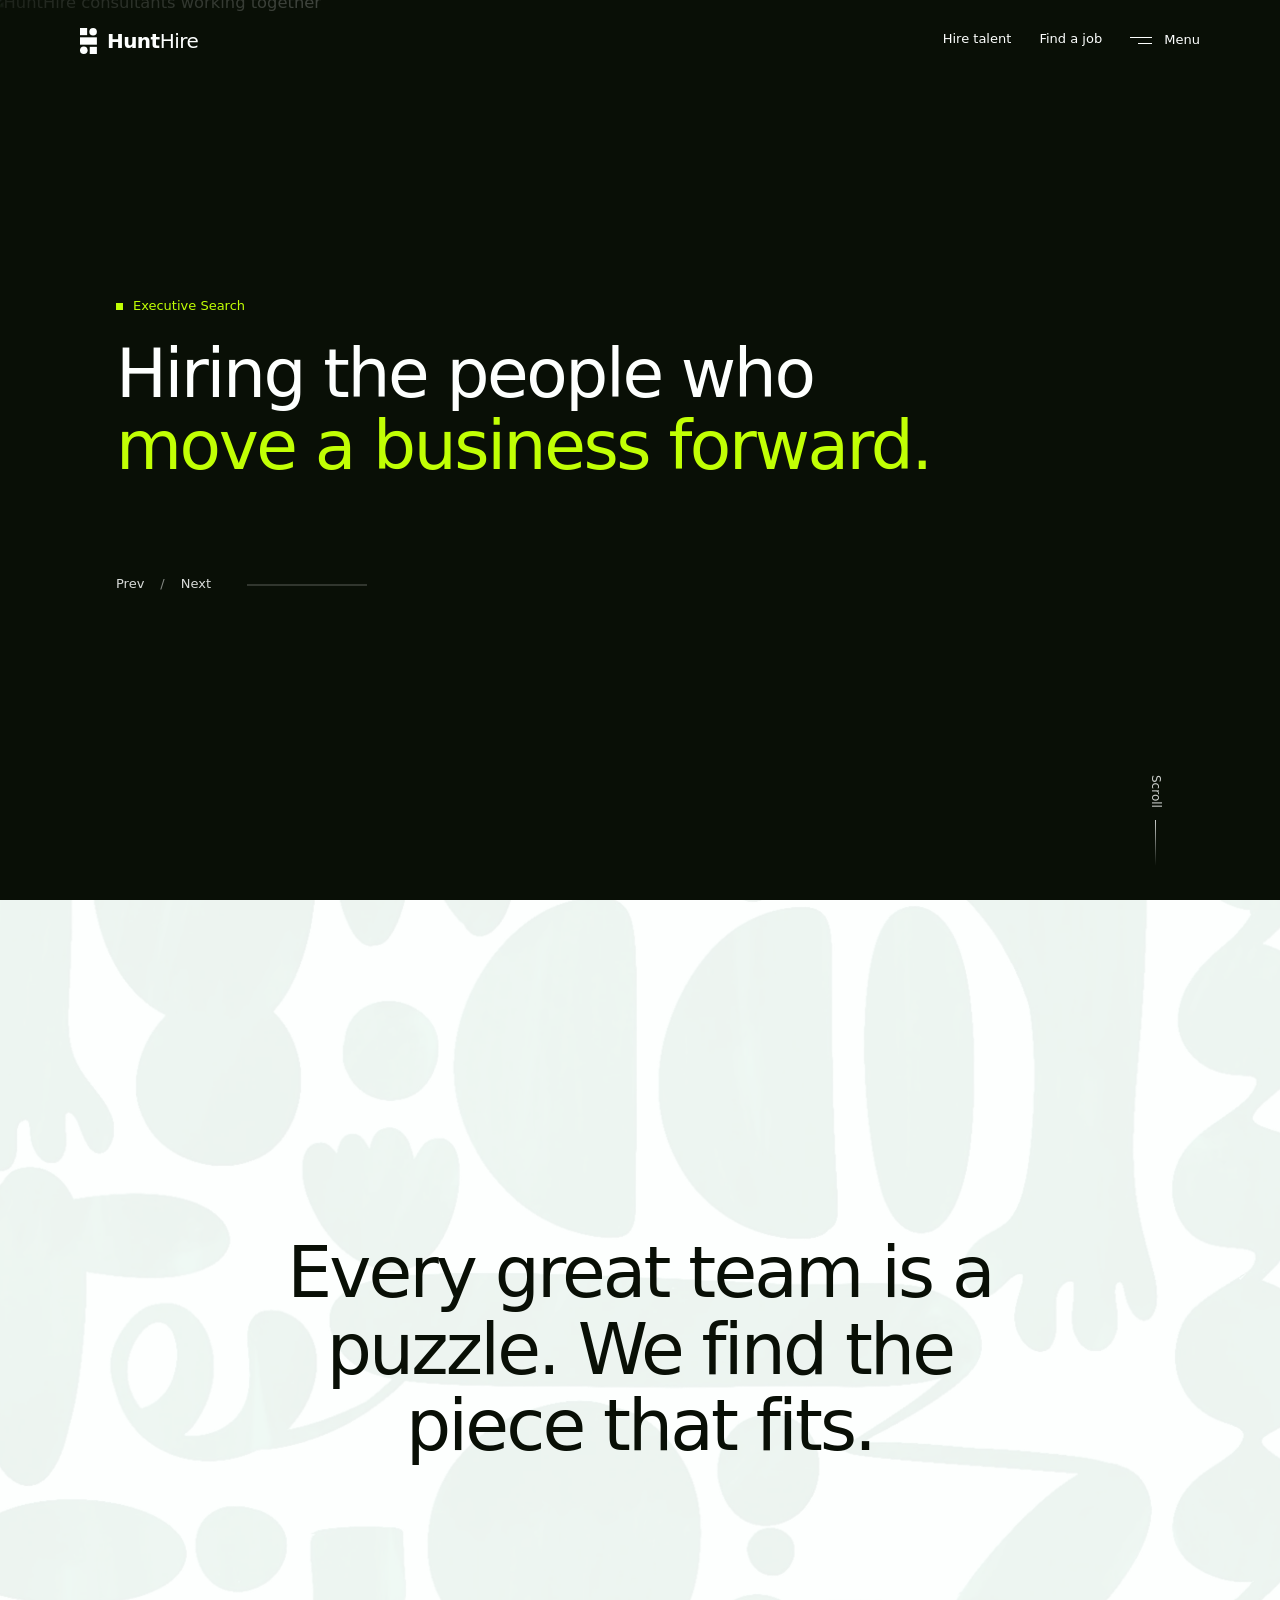
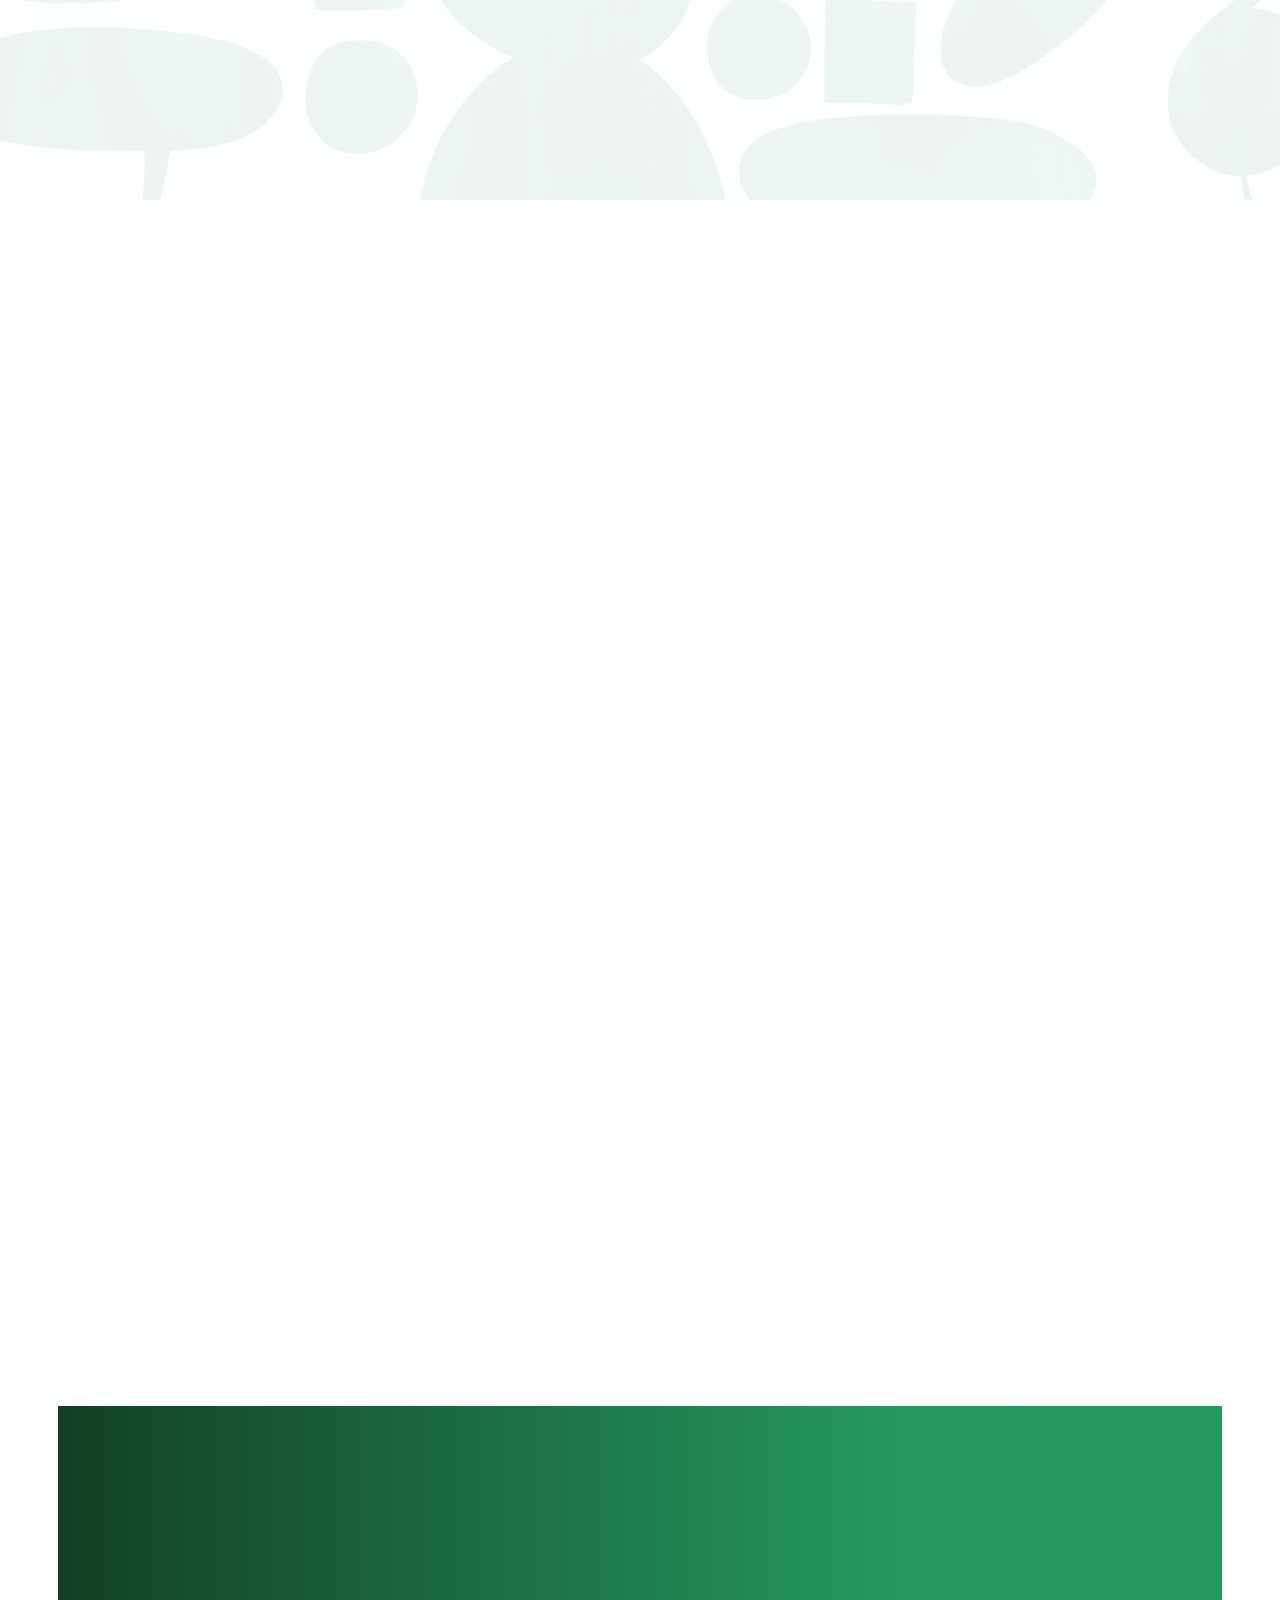
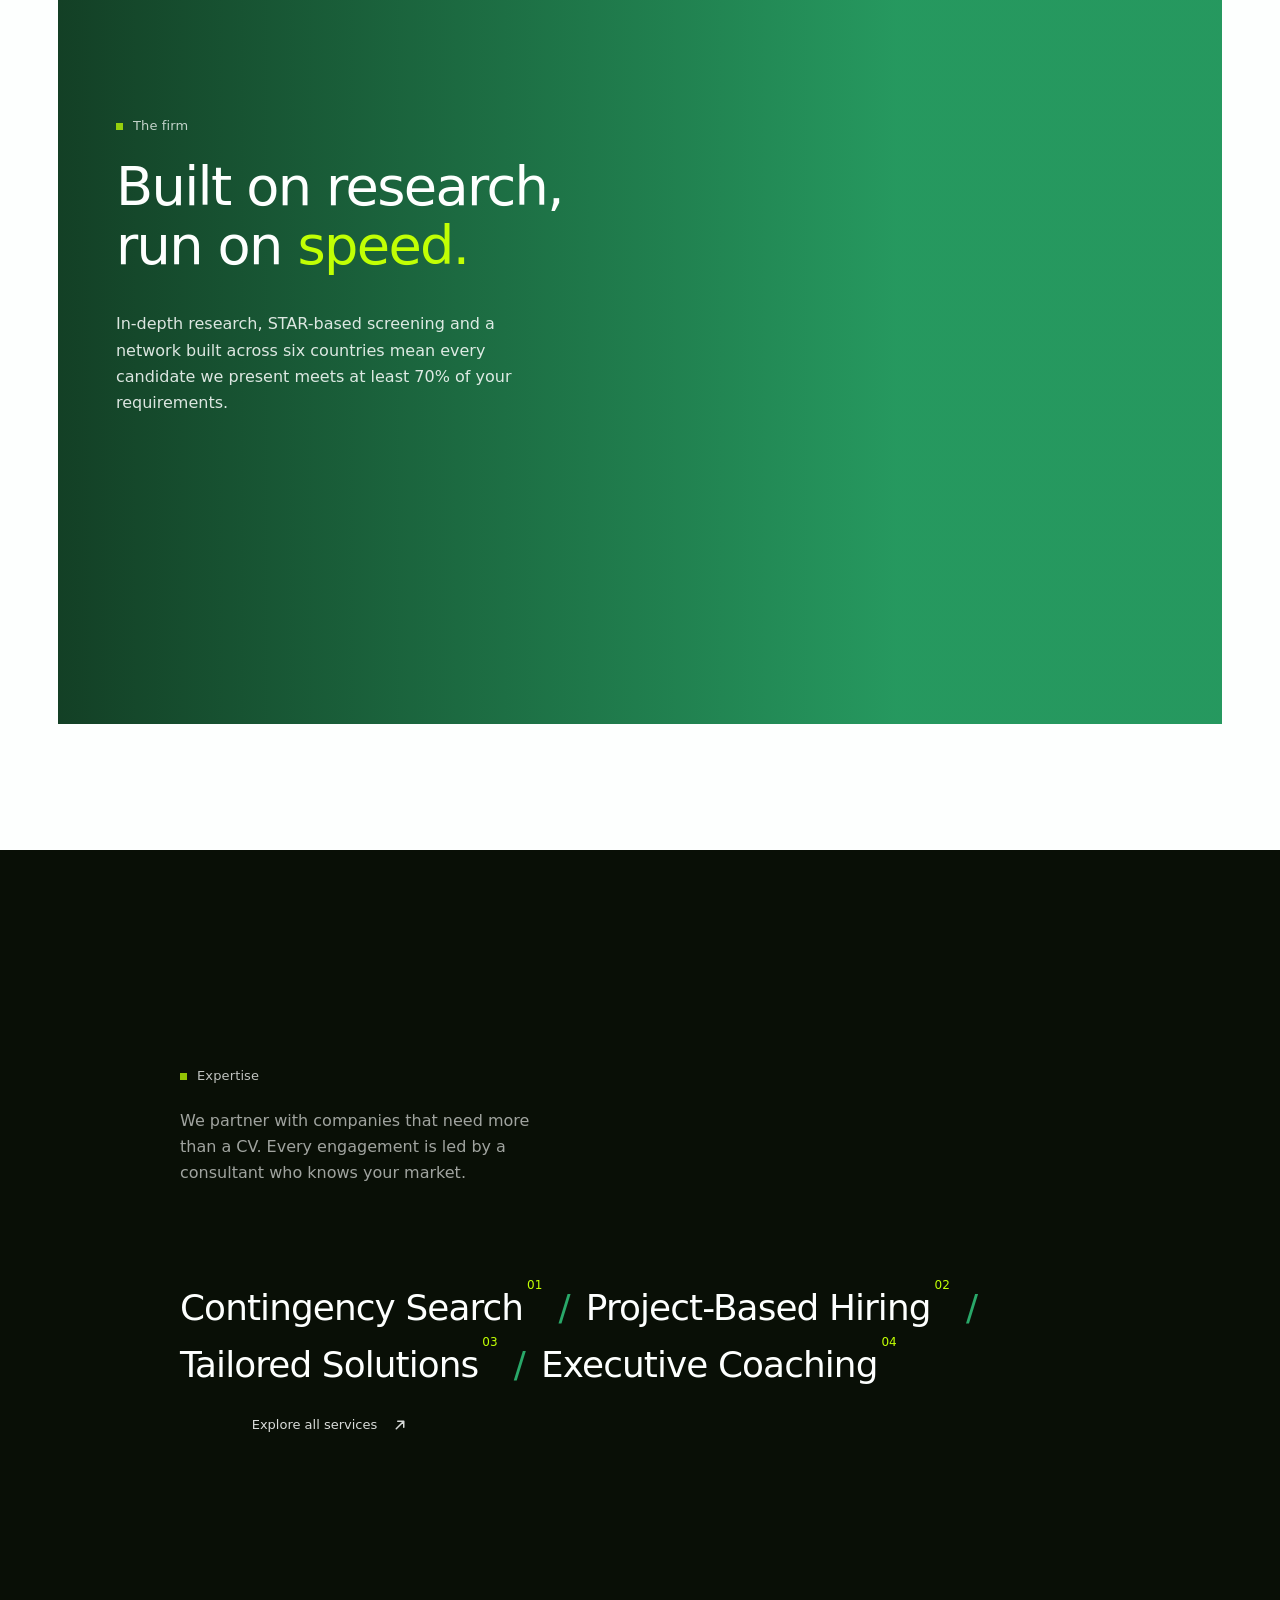
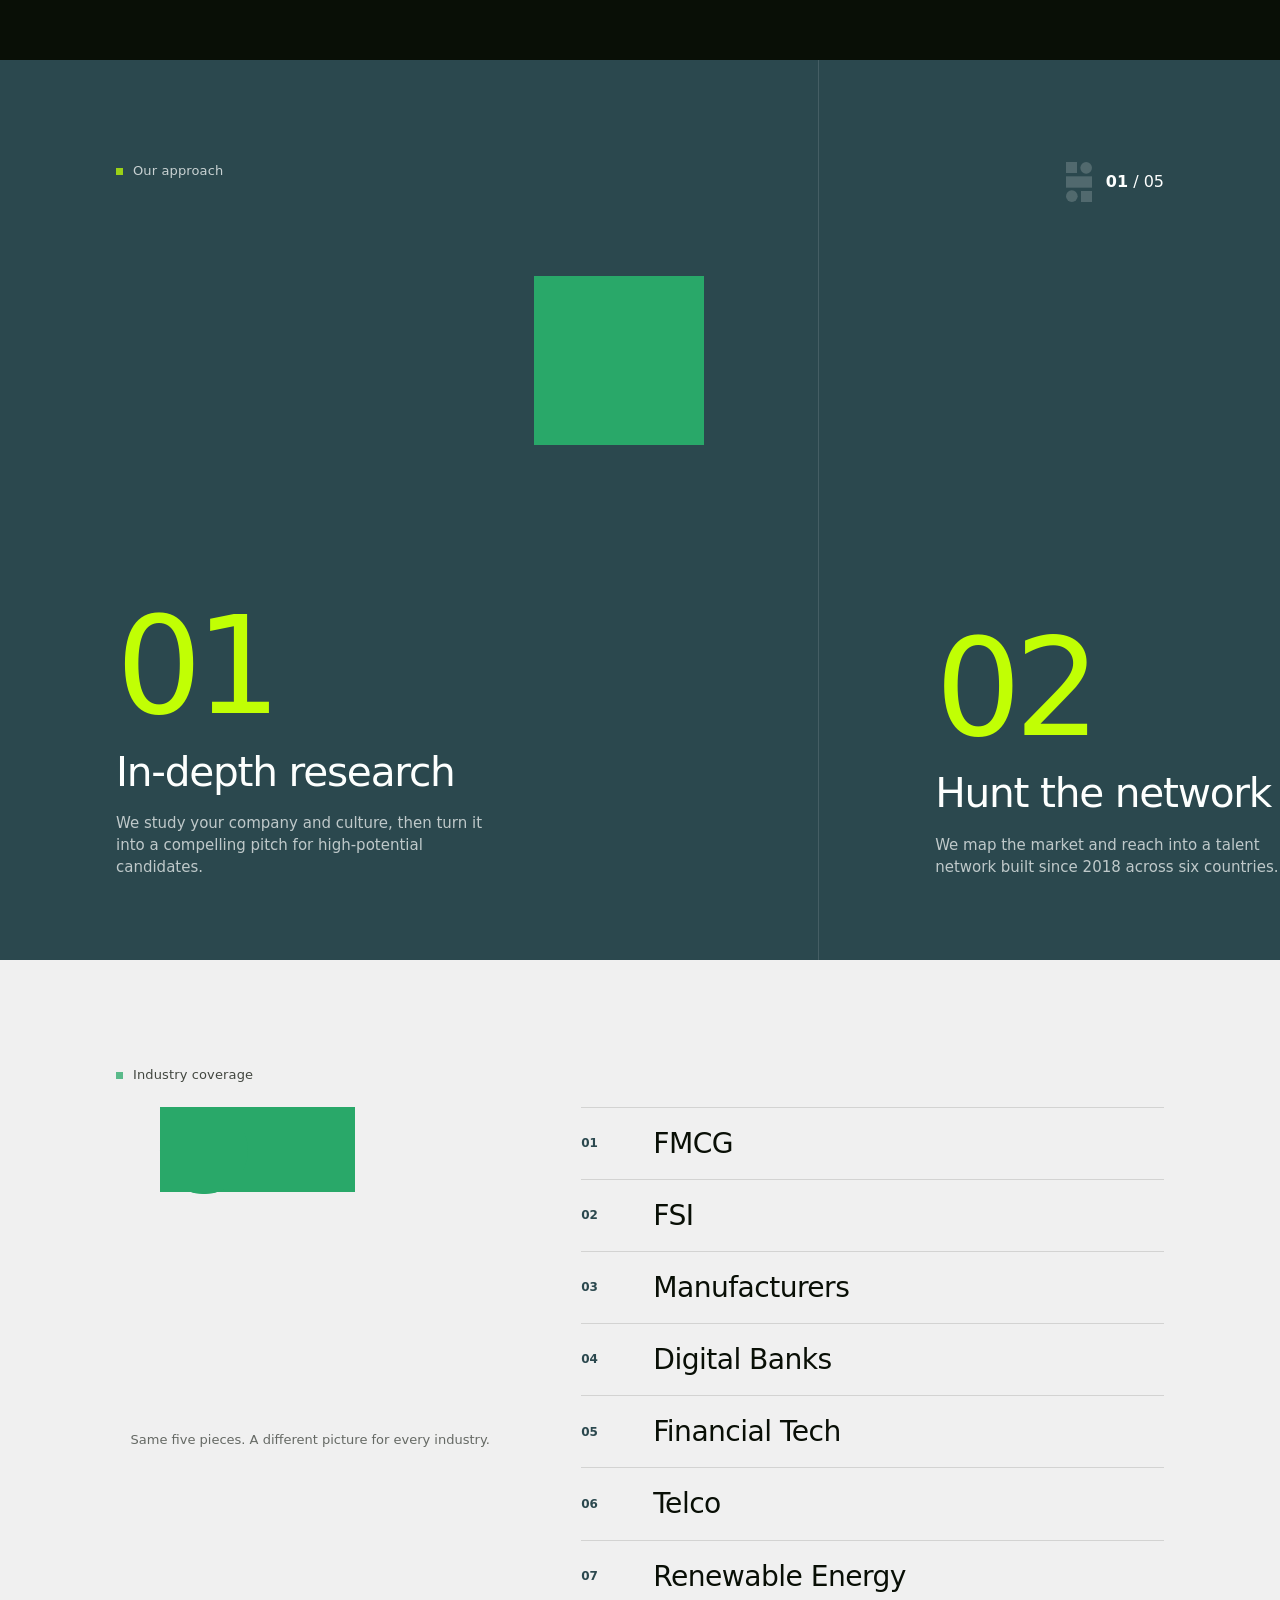
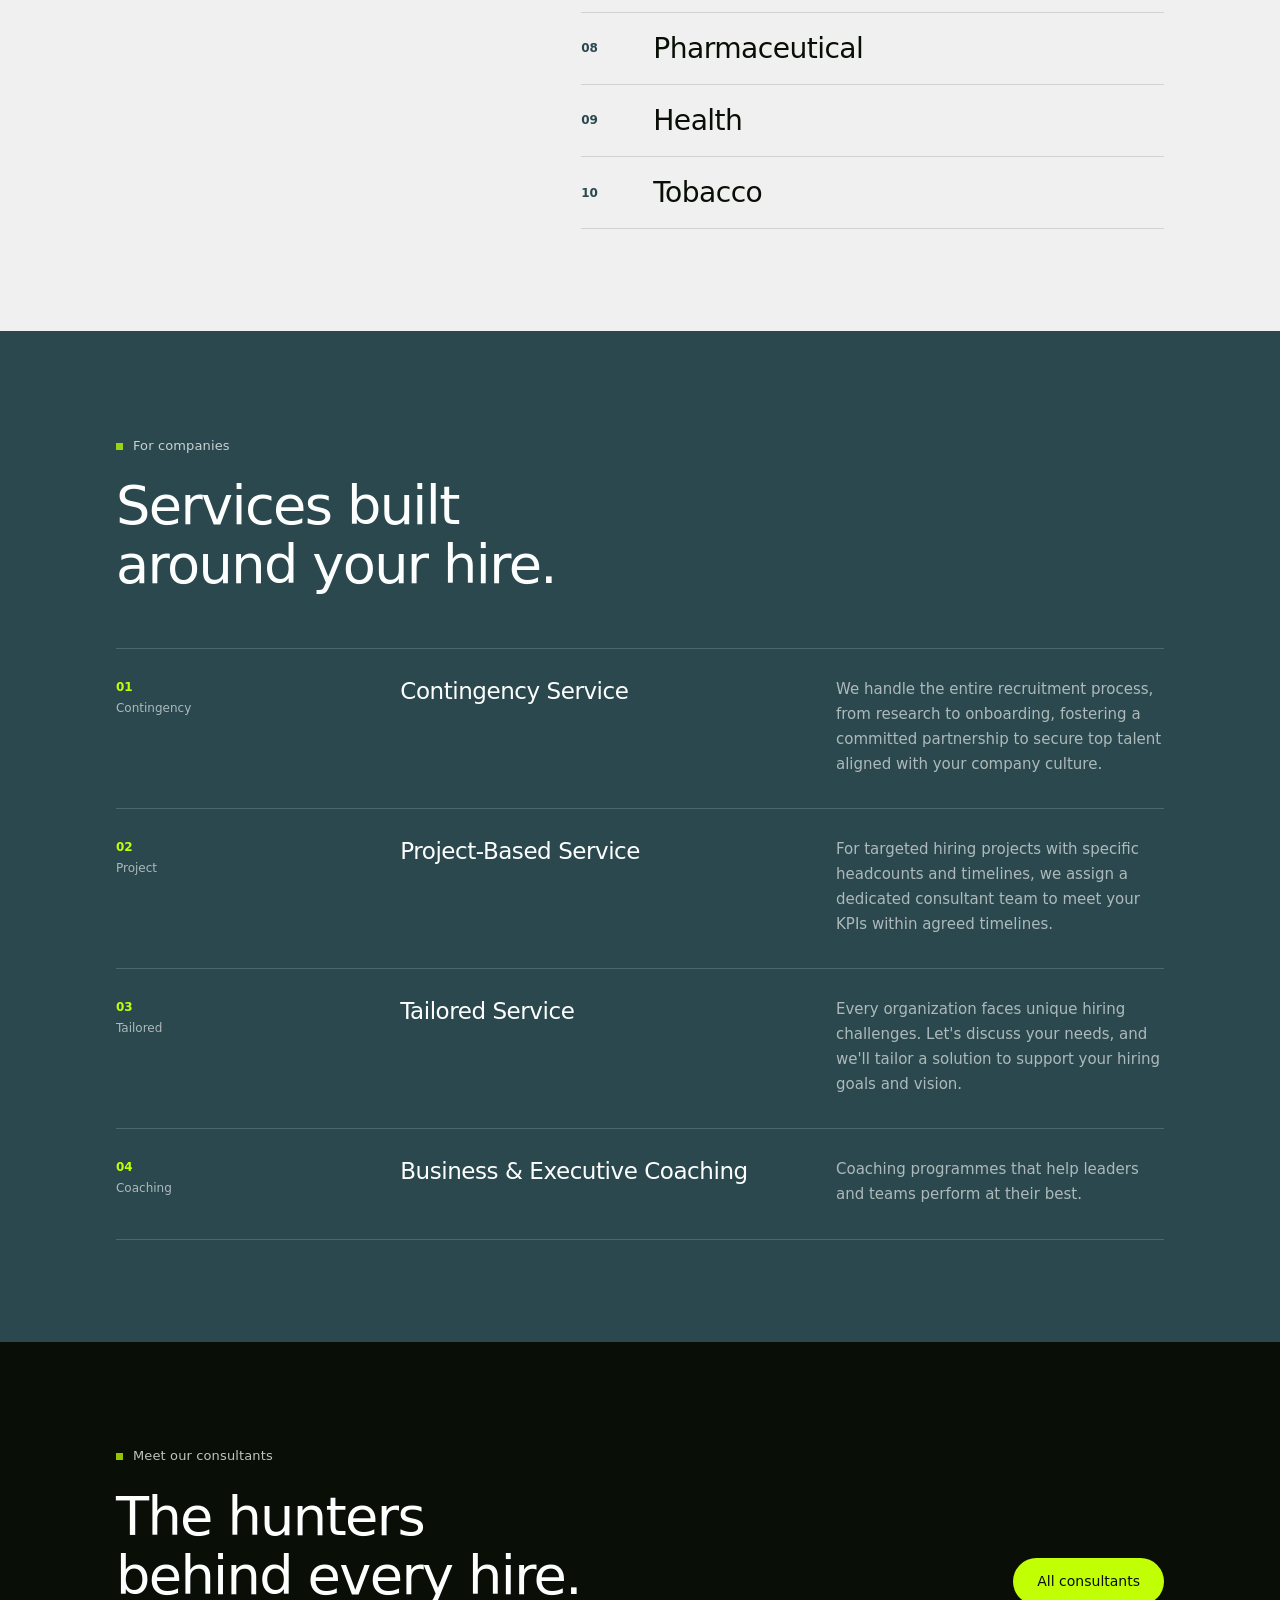
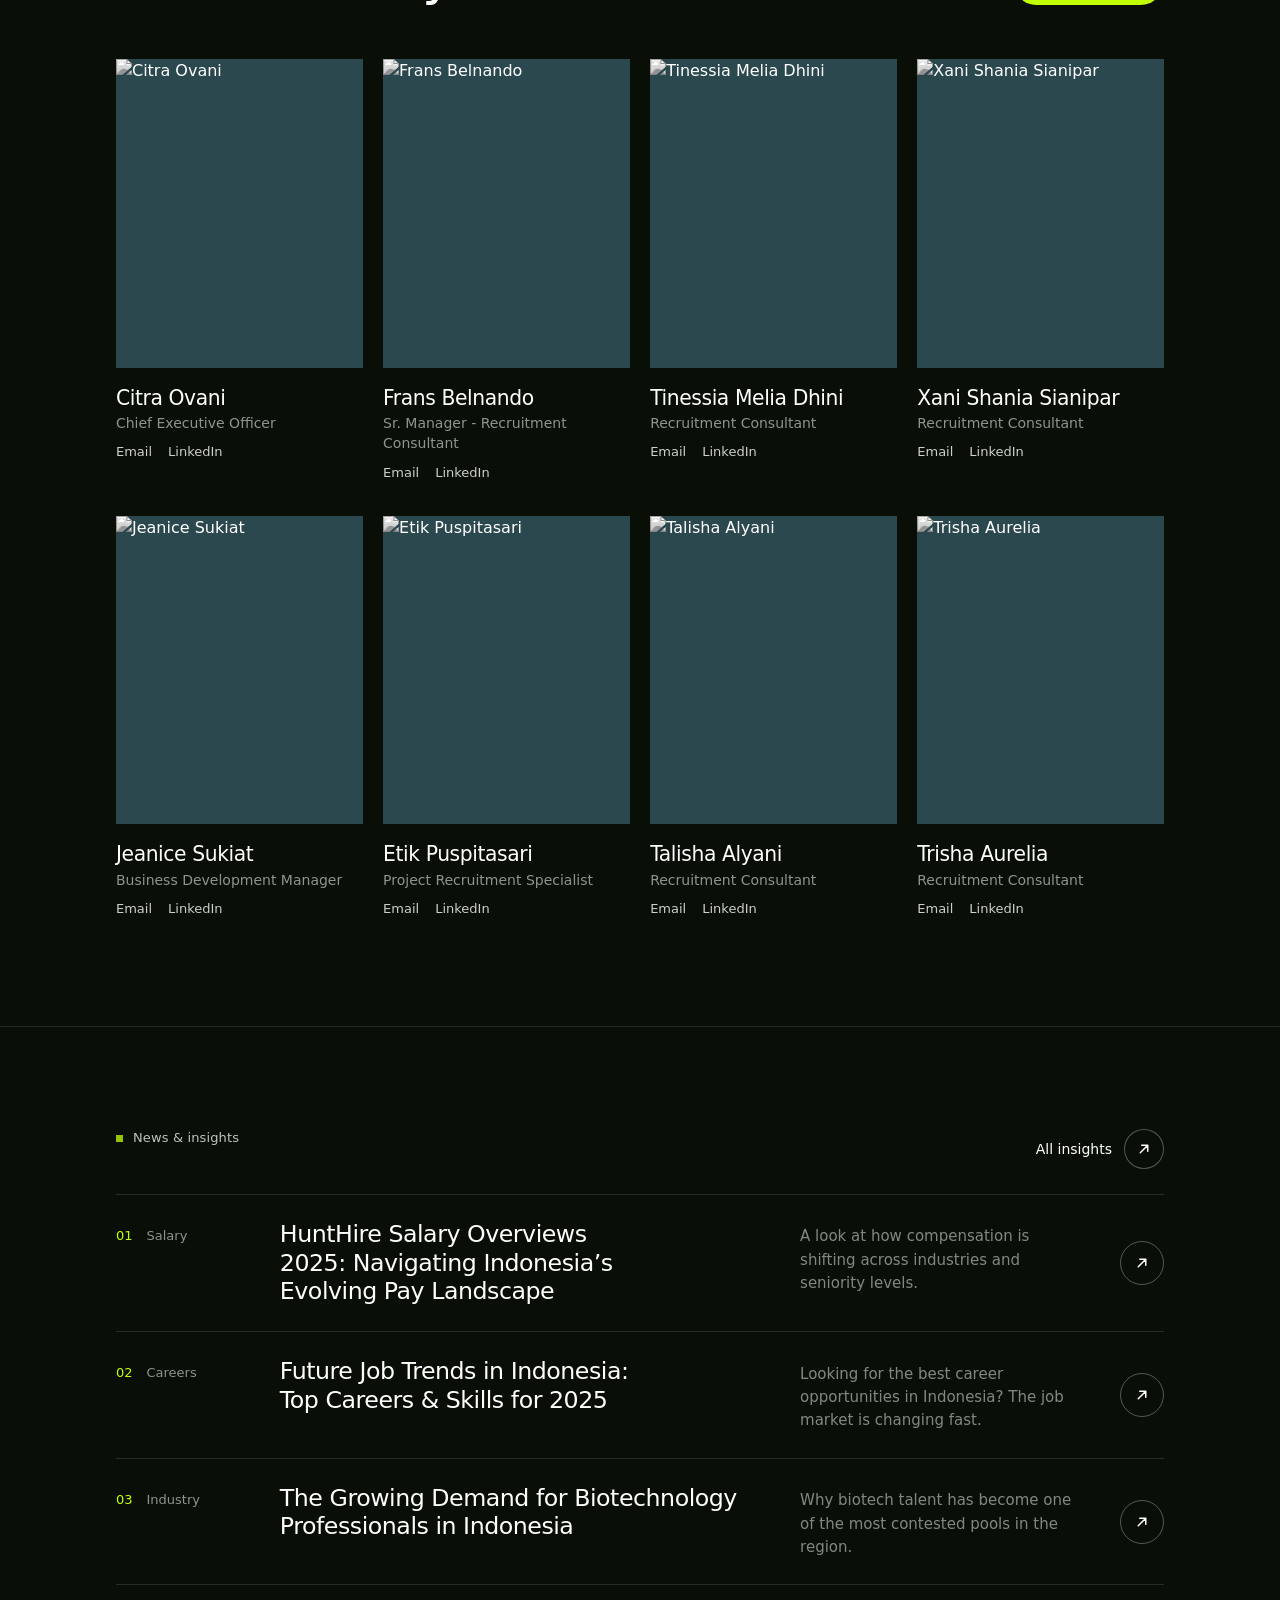
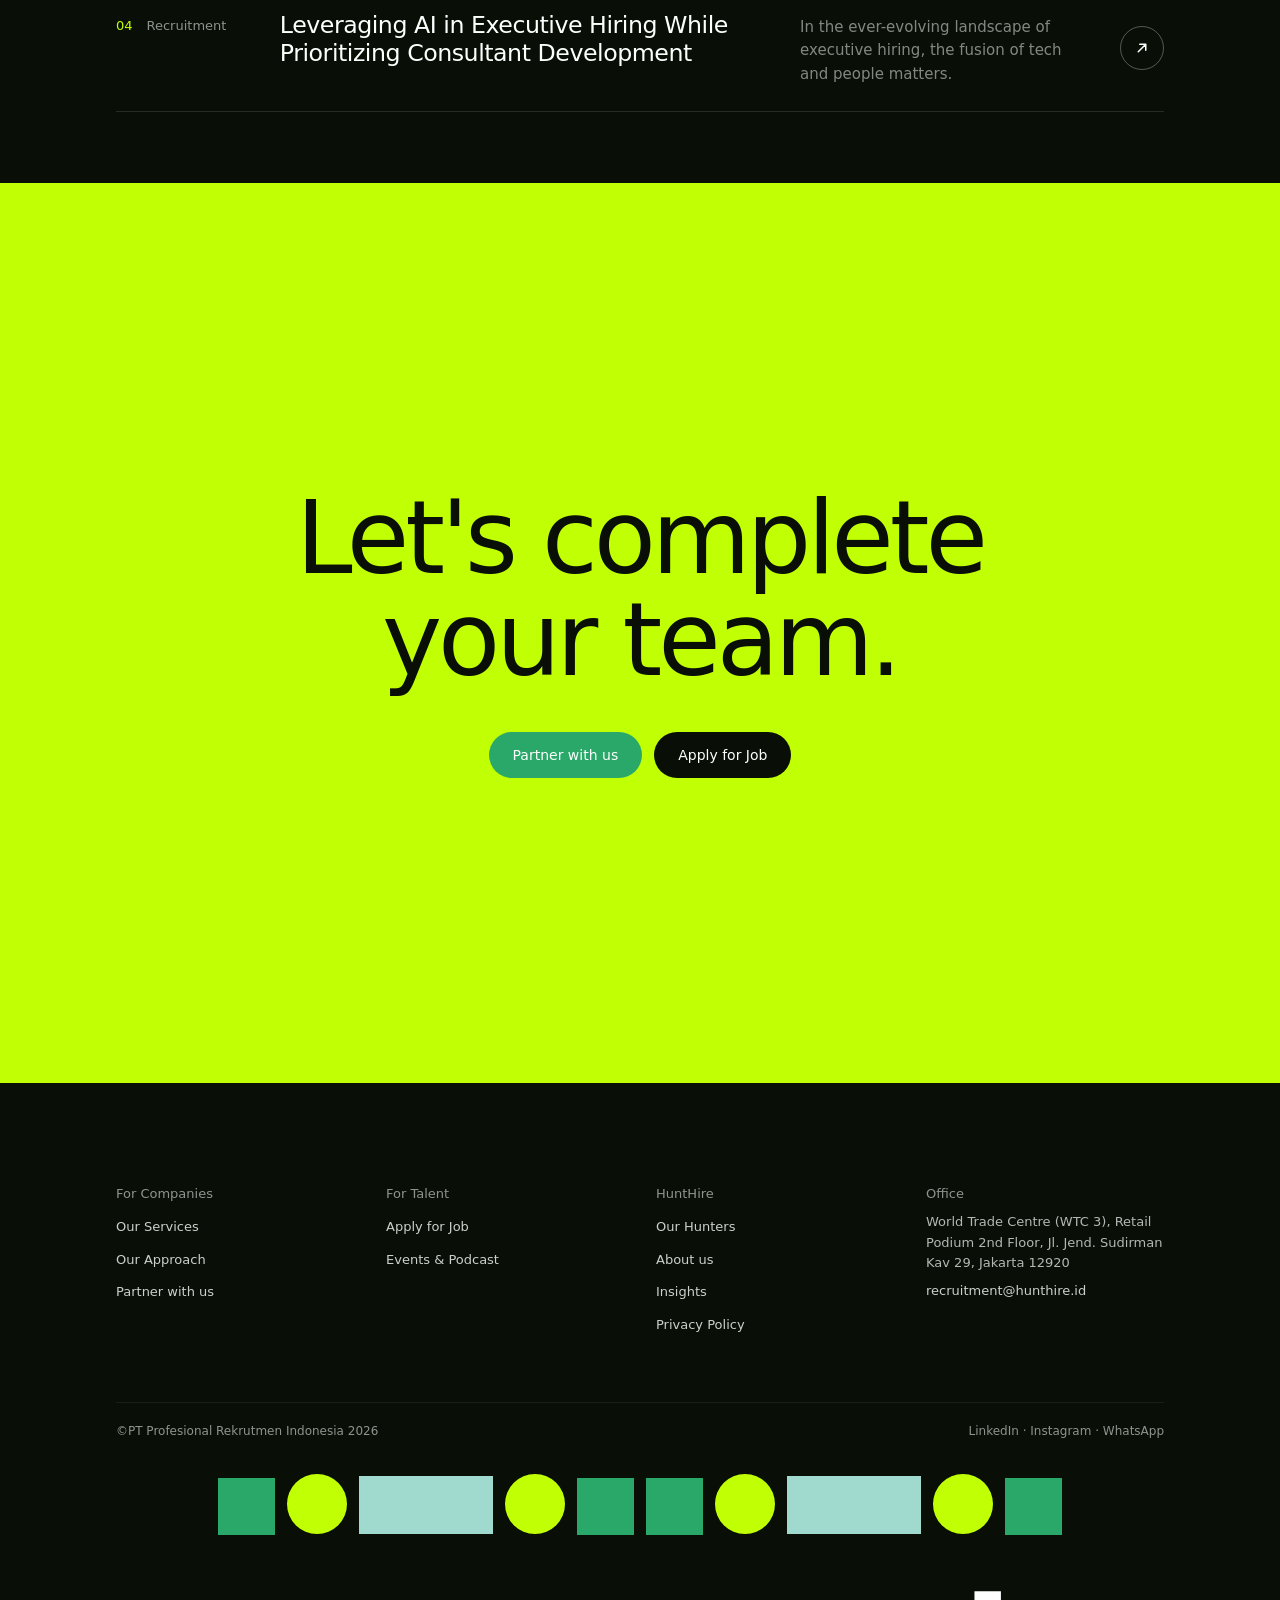
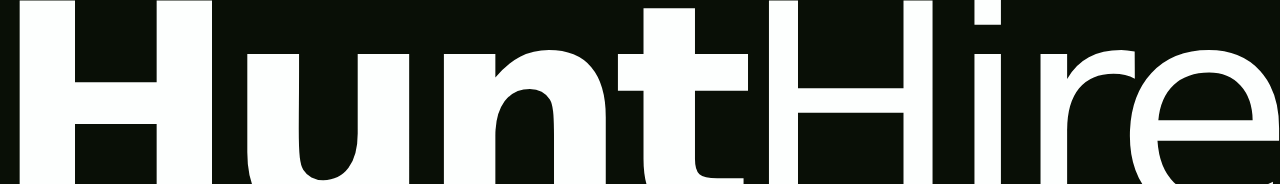
==== commit ce1b5064: "Update Opsi 3" ====
--- a/index.src.html
+++ b/index.src.html
@@ -36,25 +36,16 @@
   <!-- Custom cursor: a puzzle piece that changes shape per target -->
   <div class="cursor" data-cursor aria-hidden="true"><span data-cursor-label></span></div>
 
-  <!-- INTRO: pieces drop in, click together, the bar floods the screen -->
+  <!-- 1. ON BOARDING: centred wordmark, counter below, and the Master Piece supergraphic
+       (Brand Guidelines p.33) building up behind it while the page loads; then it lifts away -->
   <div class="intro" data-intro aria-hidden="true">
-    <div class="intro__logo">
-      <svg class="intro__mark" viewBox="0 0 156 240" data-intro-mark>
-        <rect class="ip" x="0" y="0" width="66" height="66" />
-        <circle class="ip" cx="121" cy="35" r="35" />
-        <rect class="ip ip--bar" x="0" y="86" width="156" height="68" />
-        <circle class="ip" cx="35" cy="205" r="35" />
-        <rect class="ip" x="90" y="174" width="66" height="66" />
-      </svg>
-      <div class="intro__word" data-intro-word><b>Hunt</b>Hire</div>
-    </div>
-    <p class="intro__tag" data-intro-tag>Executive Recruitment Firm</p>
+    <div class="intro__pattern" data-intro-pattern></div>
+    <div class="intro__word" data-intro-word><b>Hunt</b>Hire</div>
     <span class="intro__count" data-intro-count>0</span>
-    <div class="intro__flood" data-intro-flood></div>
   </div>
 
   <!-- HEADER -->
-  <header class="header t-split" data-header>
+  <header class="header t-dark" data-header>
     <a href="#top" class="logo" data-logo aria-label="HuntHire home">
       <svg class="logo__mark" viewBox="0 0 156 240">
         <rect class="lp" x="0" y="0" width="66" height="66" /><circle class="lp" cx="121" cy="35" r="35" /><rect class="lp" x="0" y="86" width="156" height="68" /><circle class="lp" cx="35" cy="205" r="35" /><rect class="lp" x="90" y="174" width="66" height="66" />
@@ -78,7 +69,7 @@
     <div class="menu__inner">
       <div class="menu__group">
         <p class="menu__label">For Companies</p>
-        <a href="https://hunthire.id/services" class="menu__link">Our Services</a>
+        <a href="#services" class="menu__link">Our Services</a>
         <a href="#approach" class="menu__link">Our Approach</a>
         <a href="https://hunthire.id/contact" class="menu__link">Partner with us</a>
       </div>
@@ -103,114 +94,96 @@
 
   <main id="top" tabindex="-1">
 
-    <!-- 1. HERO — two audiences, one puzzle; pulls apart on scroll -->
-    <section class="hero" data-hero>
-      <div class="hero__sticky">
-        <div class="hero__back">
-          <p class="hero__statement" data-hero-statement>Every great team is a puzzle. We find the piece that fits.</p>
-          <!-- Background: supergraphic "HuntHire Master Piece" (Brand Guidelines p.33), cut into its shapes.
-               The shapes gather into the finished picture behind the statement as it fills in. -->
-          <div class="masterpiece" data-masterpiece aria-hidden="true">
-            <img class="mp" src="assets/masterpiece/mp-01.webp" alt="" style="left:0.34%;top:1.40%;width:11.67%" />
-            <img class="mp" src="assets/masterpiece/mp-02.webp" alt="" style="left:9.66%;top:1.83%;width:17.12%" />
-            <img class="mp" src="assets/masterpiece/mp-03.webp" alt="" style="left:27.80%;top:1.40%;width:13.52%" />
-            <img class="mp" src="assets/masterpiece/mp-04.webp" alt="" style="left:41.93%;top:2.34%;width:22.99%" />
-            <img class="mp" src="assets/masterpiece/mp-05.webp" alt="" style="left:57.08%;top:0.34%;width:42.69%" />
-            <img class="mp" src="assets/masterpiece/mp-06.webp" alt="" style="left:36.40%;top:13.07%;width:13.48%" />
-            <img class="mp" src="assets/masterpiece/mp-07.webp" alt="" style="left:51.25%;top:13.84%;width:13.11%" />
-            <img class="mp" src="assets/masterpiece/mp-08.webp" alt="" style="left:66.02%;top:13.84%;width:8.30%" />
-            <img class="mp" src="assets/masterpiece/mp-09.webp" alt="" style="left:28.37%;top:21.50%;width:7.20%" />
-            <img class="mp" src="assets/masterpiece/mp-10.webp" alt="" style="left:25.49%;top:31.72%;width:11.59%" />
-            <img class="mp" src="assets/masterpiece/mp-11.webp" alt="" style="left:1.48%;top:34.95%;width:18.98%" />
-            <img class="mp" src="assets/masterpiece/mp-12.webp" alt="" style="left:11.55%;top:43.55%;width:75.53%" />
-            <img class="mp" src="assets/masterpiece/mp-13.webp" alt="" style="left:33.37%;top:54.02%;width:23.83%" />
-            <img class="mp" src="assets/masterpiece/mp-14.webp" alt="" style="left:55.49%;top:55.13%;width:7.58%" />
-            <img class="mp" src="assets/masterpiece/mp-15.webp" alt="" style="left:1.17%;top:62.03%;width:16.21%" />
-            <img class="mp" src="assets/masterpiece/mp-16.webp" alt="" style="left:17.69%;top:62.54%;width:6.89%" />
-            <img class="mp" src="assets/masterpiece/mp-17.webp" alt="" style="left:26.02%;top:64.24%;width:7.12%" />
-            <img class="mp" src="assets/masterpiece/mp-18.webp" alt="" style="left:0.87%;top:72.41%;width:32.12%" />
-            <img class="mp" src="assets/masterpiece/mp-19.webp" alt="" style="left:25.68%;top:73.44%;width:8.37%" />
-            <img class="mp" src="assets/masterpiece/mp-20.webp" alt="" style="left:54.66%;top:69.69%;width:7.88%" />
-            <img class="mp" src="assets/masterpiece/mp-21.webp" alt="" style="left:63.22%;top:70.20%;width:6.93%" />
+    <!-- 2. HERO BANNER (ref-fleava) — photo slider; the next section slides up over it -->
+    <section class="hero" data-hero data-theme="dark">
+      <div class="hero__slides">
+        <div class="slide is-active"><img src="https://images.prismic.io/hunthire/ZoGHgh5LeNNTwqHa_recruitment.jpg?auto=format,compress&w=1800&q=80" alt="HuntHire consultants working together" /></div>
+        <div class="slide"><img src="https://images.prismic.io/hunthire/Z8UcrRsAHJWomCeY_pexels-kindelmedia-7688087.jpg?auto=format,compress&w=1800&q=80" alt="" /></div>
+        <div class="slide"><img src="https://images.prismic.io/hunthire/ZuoymrVsGrYSvfMv_P1003433-Enhanced-NR.jpg?auto=format,compress&w=1800&q=80" alt="" /></div>
+      </div>
+      <div class="hero__veil"></div>
+      <div class="hero__content" data-hero-content>
+        <div class="hero__texts">
+          <div class="htext is-active">
+            <p class="hero__label">Executive Search</p>
+            <h1 class="display"><span class="ln"><span>Hiring the people who</span></span><span class="ln"><span><em>move a business forward.</em></span></span></h1>
           </div>
-        </div>
-
-        <div class="hero__split" data-split-root>
-          <a href="https://hunthire.id/contact" class="side side--client" data-side="client" data-cursor-text="Partner" data-cursor-tone="white">
-            <span class="side__label">For companies</span>
-            <h1 class="side__title" data-lines>Hire the<br />right team</h1>
-            <p class="side__text">Executive search across Indonesia and Southeast Asia, led by consultants who represent you with distinction.</p>
-            <span class="side__cta">Partner with us <i><svg><use href="#arrow" /></svg></i></span>
-          </a>
-          <a href="https://hunthire.id/apply" class="side side--talent" data-side="talent" data-cursor-text="Explore">
-            <span class="side__label">For talent</span>
-            <h2 class="side__title" data-lines>Find your<br />perfect fit</h2>
-            <p class="side__text">Senior and executive roles with the companies shaping FMCG, finance, tech, energy and health.</p>
-            <span class="side__cta">Explore jobs <i><svg><use href="#arrow" /></svg></i></span>
-          </a>
-        </div>
-
-        <svg class="hero__mark" viewBox="0 0 156 240" data-hero-mark aria-hidden="true">
-          <!-- Outer <g> leans the whole mark; each .hpw wrapper rearranges one piece on hover,
-               while the inner .hp pieces stay free for the scroll scatter animation -->
-          <g data-hero-lean>
-            <g class="hpw"><rect class="hp" x="0" y="0" width="66" height="66" /></g>
-            <g class="hpw"><circle class="hp" cx="121" cy="35" r="35" /></g>
-            <g class="hpw"><rect class="hp" x="0" y="86" width="156" height="68" /></g>
-            <g class="hpw"><circle class="hp" cx="35" cy="205" r="35" /></g>
-            <g class="hpw"><rect class="hp" x="90" y="174" width="66" height="66" /></g>
-          </g>
-        </svg>
-
-        <p class="hero__meta">Est. 2018 · Jakarta · ID SG MY PH TH VN</p>
-        <p class="hero__hint"><span></span>Scroll to pull the pieces apart</p>
-      </div>
-    </section>
-
-    <!-- 2. THE PUZZLE — interactive drag & drop of the logo -->
-    <section class="game" id="puzzle" data-game data-section="How we work" data-theme="light">
-      <div class="game__copy">
-        <p class="eyebrow"><i></i>How we work</p>
-        <h2 class="h-xl" data-lines>Five pieces. One perfect fit.</h2>
-        <p class="game__lead">Every HuntHire placement is built from the same five pieces. Drag each one into the mark to see how we put a team together.</p>
-        <div class="game__info" data-game-info aria-live="polite">
-          <span class="game__info-tag" data-info-tag>Start here</span>
-          <h3 data-info-title>Grab any piece</h3>
-          <p data-info-text>Each shape stands for one part of how we hunt. Drop it on its outline.</p>
-        </div>
-        <div class="game__actions">
-          <button class="btn btn--night" data-game-solve data-magnetic>Solve it for me</button>
-          <button class="btn btn--ghost" data-game-reset data-magnetic>Reset</button>
-        </div>
-      </div>
-
-      <!-- The mark sits in the middle; the five pieces wait on either side of it -->
-      <div class="game__stage" data-stage>
-        <div class="game__tray game__tray--l" data-tray>
-          <button class="piece piece--ci" data-piece="1" aria-label="STAR approach piece"><span>STAR</span></button>
-          <button class="piece piece--bar" data-piece="2" aria-label="Network piece"><span>Network</span></button>
-        </div>
-        <div class="game__board" data-board>
-          <span class="slot slot--sq" data-slot="0"></span>
-          <span class="slot slot--ci" data-slot="1"></span>
-          <span class="slot slot--bar" data-slot="2"></span>
-          <span class="slot slot--ci" data-slot="3"></span>
-          <span class="slot slot--sq" data-slot="4"></span>
-          <p class="game__hint" data-game-hint><i></i>Drag a piece onto its outline</p>
-          <div class="game__done" data-game-done><b>Perfect fit.</b><span>That's how we build teams.</span></div>
-        </div>
-        <div class="game__tray game__tray--r" data-tray>
-          <button class="piece piece--sq" data-piece="0" aria-label="Research piece"><span>Research</span></button>
-          <button class="piece piece--ci" data-piece="3" aria-label="Speed piece"><span>Speed</span></button>
-          <button class="piece piece--sq" data-piece="4" aria-label="Responsibility piece"><span>Care</span></button>
-        </div>
-        <!-- Demonstration: a faint copy of a piece glides to its outline until the visitor tries it -->
-        <span class="ghost" data-ghost aria-hidden="true"></span>
-      </div>
-      <div class="confetti" data-confetti aria-hidden="true"></div>
-    </section>
-
-    <!-- 3. APPROACH — horizontal scroll, one piece per step -->
+          <div class="htext">
+            <p class="hero__label">For Companies</p>
+            <h2 class="display"><span class="ln"><span>Build the team your</span></span><span class="ln"><span><em>strategy needs.</em></span></span></h2>
+          </div>
+          <div class="htext">
+            <p class="hero__label">For Talent</p>
+            <h2 class="display"><span class="ln"><span>Find the role that</span></span><span class="ln"><span><em>fits who you are.</em></span></span></h2>
+          </div>
+        </div>
+        <div class="hero__ctrl">
+          <button type="button" data-prev data-cursor-text="Prev">Prev</button><span>/</span><button type="button" data-next data-cursor-text="Next">Next</button>
+          <div class="hero__bar"><i data-hero-bar></i></div>
+        </div>
+      </div>
+      <p class="hero__scroll" aria-hidden="true">Scroll</p>
+    </section>
+
+    <!-- 3. EVERY GREAT TEAM IS A PUZZLE (index) — the statement fills in as the Master Piece assembles behind it -->
+    <section class="statement" data-statement data-section="Our belief" data-theme="light">
+      <div class="statement__sticky">
+        <p class="statement__text" data-statement-text>Every great team is a puzzle. We find the piece that fits.</p>
+        <!-- Background: supergraphic "HuntHire Master Piece" (Brand Guidelines p.33), cut into its shapes -->
+        <div class="masterpiece" data-masterpiece aria-hidden="true">
+          <img class="mp" src="assets/masterpiece/mp-01.webp" alt="" style="left:0.34%;top:1.40%;width:11.67%" />
+          <img class="mp" src="assets/masterpiece/mp-02.webp" alt="" style="left:9.66%;top:1.83%;width:17.12%" />
+          <img class="mp" src="assets/masterpiece/mp-03.webp" alt="" style="left:27.80%;top:1.40%;width:13.52%" />
+          <img class="mp" src="assets/masterpiece/mp-04.webp" alt="" style="left:41.93%;top:2.34%;width:22.99%" />
+          <img class="mp" src="assets/masterpiece/mp-05.webp" alt="" style="left:57.08%;top:0.34%;width:42.69%" />
+          <img class="mp" src="assets/masterpiece/mp-06.webp" alt="" style="left:36.40%;top:13.07%;width:13.48%" />
+          <img class="mp" src="assets/masterpiece/mp-07.webp" alt="" style="left:51.25%;top:13.84%;width:13.11%" />
+          <img class="mp" src="assets/masterpiece/mp-08.webp" alt="" style="left:66.02%;top:13.84%;width:8.30%" />
+          <img class="mp" src="assets/masterpiece/mp-09.webp" alt="" style="left:28.37%;top:21.50%;width:7.20%" />
+          <img class="mp" src="assets/masterpiece/mp-10.webp" alt="" style="left:25.49%;top:31.72%;width:11.59%" />
+          <img class="mp" src="assets/masterpiece/mp-11.webp" alt="" style="left:1.48%;top:34.95%;width:18.98%" />
+          <img class="mp" src="assets/masterpiece/mp-12.webp" alt="" style="left:11.55%;top:43.55%;width:75.53%" />
+          <img class="mp" src="assets/masterpiece/mp-13.webp" alt="" style="left:33.37%;top:54.02%;width:23.83%" />
+          <img class="mp" src="assets/masterpiece/mp-14.webp" alt="" style="left:55.49%;top:55.13%;width:7.58%" />
+          <img class="mp" src="assets/masterpiece/mp-15.webp" alt="" style="left:1.17%;top:62.03%;width:16.21%" />
+          <img class="mp" src="assets/masterpiece/mp-16.webp" alt="" style="left:17.69%;top:62.54%;width:6.89%" />
+          <img class="mp" src="assets/masterpiece/mp-17.webp" alt="" style="left:26.02%;top:64.24%;width:7.12%" />
+          <img class="mp" src="assets/masterpiece/mp-18.webp" alt="" style="left:0.87%;top:72.41%;width:32.12%" />
+          <img class="mp" src="assets/masterpiece/mp-19.webp" alt="" style="left:25.68%;top:73.44%;width:8.37%" />
+          <img class="mp" src="assets/masterpiece/mp-20.webp" alt="" style="left:54.66%;top:69.69%;width:7.88%" />
+          <img class="mp" src="assets/masterpiece/mp-21.webp" alt="" style="left:63.22%;top:70.20%;width:6.93%" />
+        </div>
+      </div>
+    </section>
+
+    <!-- 4. THE FIRM (ref-fleava) — Jade duotone photo opening from an inset frame to full bleed -->
+    <section class="firm" data-firm data-section="The firm" data-theme="dark">
+      <div class="firm__media" data-firm-media>
+        <img src="https://images.prismic.io/hunthire/Z8fCkRsAHJWomHzk_pexels-fauxels-3184638.jpg?auto=format,compress&w=1800&q=80" alt="" data-firm-img />
+      </div>
+      <div class="firm__content" data-fade-out>
+        <p class="eyebrow eyebrow--light" data-up><i></i>The firm</p>
+        <h2 class="h-xl" data-lines>Built on research,<br />run on <em>speed.</em></h2>
+        <p class="firm__body" data-up>In-depth research, STAR-based screening and a network built across six countries mean every candidate we present meets at least 70% of your requirements.</p>
+      </div>
+    </section>
+
+    <!-- 5. EXPERTISE (ref-fleava) — the services as one typographic line -->
+    <section class="expertise" id="expertise" data-section="Expertise" data-theme="dark">
+      <div class="expertise__inner" data-fade-out>
+        <p class="eyebrow eyebrow--light" data-up><i></i>Expertise</p>
+        <p class="expertise__body" data-up>We partner with companies that need more than a CV. Every engagement is led by a consultant who knows your market.</p>
+        <ul class="inline-list" data-stagger>
+          <li><a href="#services">Contingency Search<sup>01</sup></a></li>
+          <li><a href="#services">Project-Based Hiring<sup>02</sup></a></li>
+          <li><a href="#services">Tailored Solutions<sup>03</sup></a></li>
+          <li><a href="#services">Executive Coaching<sup>04</sup></a></li>
+          <li class="inline-list__more"><a href="#services" class="more">Explore all services <svg><use href="#arrow" /></svg></a></li>
+        </ul>
+      </div>
+    </section>
+
+    <!-- 6. OUR APPROACH (index) — horizontal scroll, one piece per step -->
     <section class="approach" id="approach" data-approach data-section="Our approach" data-theme="dark">
       <div class="approach__head">
         <p class="eyebrow eyebrow--light"><i></i>Our approach</p>
@@ -255,69 +228,48 @@
       </div>
     </section>
 
-    <!-- 4. NUMBERS -->
-    <section class="numbers" data-numbers data-section="At a glance" data-theme="light">
-      <div class="stat"><span class="stat__shape stat__shape--sq"></span><b data-count="2018">2018</b><span>Established in Jakarta</span></div>
-      <div class="stat"><span class="stat__shape stat__shape--ci"></span><b data-count="6">6</b><span>Countries served</span></div>
-      <div class="stat"><span class="stat__shape stat__shape--bar"></span><b data-count="10">10</b><span>Industries covered</span></div>
-      <div class="stat"><span class="stat__shape stat__shape--ci"></span><b data-count="70" data-suffix="%+">70%+</b><span>Minimum requirement match</span></div>
-    </section>
-
-    <!-- 5. INDUSTRIES — same pieces, a new picture per industry -->
-    <section class="industries" data-industries data-section="Industries" data-theme="light">
-      <div class="industries__visual">
-        <div class="arrange" data-arrange>
-          <i class="ar ar--sq"></i><i class="ar ar--ci"></i><i class="ar ar--bar"></i><i class="ar ar--ci"></i><i class="ar ar--sq"></i>
-        </div>
-        <p class="industries__caption" data-arrange-caption>Same five pieces. A different picture for every industry.</p>
-      </div>
-      <div class="industries__list">
-        <p class="eyebrow"><i></i>Industry coverage</p>
-        <ul data-industry-list>
-          <li>FMCG</li><li>FSI</li><li>Manufacturers</li><li>Digital Banks</li><li>Financial Tech</li>
-          <li>Telco</li><li>Renewable Energy</li><li>Pharmaceutical</li><li>Health</li><li>Tobacco</li>
-        </ul>
-      </div>
-    </section>
-
-    <!-- 6. SERVICES — accordion with shape-masked image -->
-    <section class="services" data-services data-section="Services" data-theme="light">
-      <div class="services__head">
-        <p class="eyebrow"><i></i>For companies</p>
-        <h2 class="h-xl" data-lines>Services built around your hire.</h2>
-      </div>
-      <div class="services__body">
-        <div class="services__media">
-          <!-- One photo per service; the frame keeps its rounded shape and only the photo changes -->
-          <div class="services__mask" data-service-mask>
-            <img class="is-active" src="https://images.prismic.io/hunthire/ZoGHgh5LeNNTwqHa_recruitment.jpg?auto=format,compress&w=1000&q=80" alt="HuntHire consultants working with a client team" />
-            <img src="https://images.prismic.io/hunthire/Z8fCkRsAHJWomHzk_pexels-fauxels-3184638.jpg?auto=format,compress&w=1000&q=80" alt="" />
-            <img src="https://images.prismic.io/hunthire/Z8UcrRsAHJWomCeY_pexels-kindelmedia-7688087.jpg?auto=format,compress&w=1000&q=80" alt="" />
-            <img src="https://images.prismic.io/hunthire/ZuoymrVsGrYSvfMv_P1003433-Enhanced-NR.jpg?auto=format,compress&w=1000&q=80" alt="" />
+    <!-- 7a. INDUSTRY COVERAGE — "How we hunt" rows (ref-fleava) with the puzzle picture per industry (index) -->
+    <section class="coverage" id="industries" data-industries data-section="Industries" data-theme="light">
+      <div class="coverage__wrap">
+        <p class="eyebrow eyebrow--light coverage__label" data-up><i></i>Industry coverage</p>
+        <div class="coverage__grid">
+          <div class="industries__visual">
+            <div class="arrange" data-arrange>
+              <i class="ar ar--sq"></i><i class="ar ar--ci"></i><i class="ar ar--bar"></i><i class="ar ar--ci"></i><i class="ar ar--sq"></i>
+            </div>
+            <p class="industries__caption" data-arrange-caption>Same five pieces. A different picture for every industry.</p>
           </div>
-        </div>
-        <div class="acc" data-acc>
-          <div class="acc__item is-open" data-shape="sq">
-            <button class="acc__btn" aria-expanded="true"><span class="acc__num">01</span>Contingency Service<i></i></button>
-            <div class="acc__panel"><p>We handle the entire recruitment process, from research to onboarding, fostering a committed partnership to secure top talent aligned with your company culture.</p></div>
-          </div>
-          <div class="acc__item" data-shape="ci">
-            <button class="acc__btn" aria-expanded="false"><span class="acc__num">02</span>Project-Based Service<i></i></button>
-            <div class="acc__panel"><p>For targeted hiring projects with specific headcounts and timelines, we assign a dedicated consultant team to meet your KPIs within agreed timelines.</p></div>
-          </div>
-          <div class="acc__item" data-shape="bar">
-            <button class="acc__btn" aria-expanded="false"><span class="acc__num">03</span>Tailored Service<i></i></button>
-            <div class="acc__panel"><p>Every organization faces unique hiring challenges. Let's discuss your needs, and we'll tailor a solution to support your hiring goals and vision.</p></div>
-          </div>
-          <div class="acc__item" data-shape="ci2">
-            <button class="acc__btn" aria-expanded="false"><span class="acc__num">04</span>Business &amp; Executive Coaching<i></i></button>
-            <div class="acc__panel"><p>Coaching programmes for leaders and teams. <a href="https://hunthire.id/services">See the full service list</a>.</p></div>
-          </div>
-        </div>
-      </div>
-    </section>
-
-    <!-- 7. HUNTERS — consultants in shape masks -->
+          <ol class="rows" data-industry-list data-stagger>
+            <li class="row row--compact"><span class="row__meta"><b>01</b></span><span class="row__t">FMCG</span></li>
+            <li class="row row--compact"><span class="row__meta"><b>02</b></span><span class="row__t">FSI</span></li>
+            <li class="row row--compact"><span class="row__meta"><b>03</b></span><span class="row__t">Manufacturers</span></li>
+            <li class="row row--compact"><span class="row__meta"><b>04</b></span><span class="row__t">Digital Banks</span></li>
+            <li class="row row--compact"><span class="row__meta"><b>05</b></span><span class="row__t">Financial Tech</span></li>
+            <li class="row row--compact"><span class="row__meta"><b>06</b></span><span class="row__t">Telco</span></li>
+            <li class="row row--compact"><span class="row__meta"><b>07</b></span><span class="row__t">Renewable Energy</span></li>
+            <li class="row row--compact"><span class="row__meta"><b>08</b></span><span class="row__t">Pharmaceutical</span></li>
+            <li class="row row--compact"><span class="row__meta"><b>09</b></span><span class="row__t">Health</span></li>
+            <li class="row row--compact"><span class="row__meta"><b>10</b></span><span class="row__t">Tobacco</span></li>
+          </ol>
+        </div>
+      </div>
+    </section>
+
+    <!-- 7b. FOR COMPANIES — services as "How we hunt" rows (ref-fleava) -->
+    <section class="coverage coverage--services" id="services" data-section="For companies" data-theme="dark">
+      <div class="coverage__wrap">
+        <p class="eyebrow eyebrow--light coverage__label" data-up><i></i>For companies</p>
+        <h2 class="h-xl coverage__title" data-lines>Services built around your hire.</h2>
+        <ol class="rows" data-stagger>
+          <li><a class="row" href="https://hunthire.id/services" data-cursor-text="View"><div class="row__meta"><b>01</b><br />Contingency</div><h3 class="row__t">Contingency Service</h3><p class="row__d">We handle the entire recruitment process, from research to onboarding, fostering a committed partnership to secure top talent aligned with your company culture.</p></a></li>
+          <li><a class="row" href="https://hunthire.id/services" data-cursor-text="View"><div class="row__meta"><b>02</b><br />Project</div><h3 class="row__t">Project-Based Service</h3><p class="row__d">For targeted hiring projects with specific headcounts and timelines, we assign a dedicated consultant team to meet your KPIs within agreed timelines.</p></a></li>
+          <li><a class="row" href="https://hunthire.id/services" data-cursor-text="View"><div class="row__meta"><b>03</b><br />Tailored</div><h3 class="row__t">Tailored Service</h3><p class="row__d">Every organization faces unique hiring challenges. Let's discuss your needs, and we'll tailor a solution to support your hiring goals and vision.</p></a></li>
+          <li><a class="row" href="https://hunthire.id/services" data-cursor-text="View"><div class="row__meta"><b>04</b><br />Coaching</div><h3 class="row__t">Business &amp; Executive Coaching</h3><p class="row__d">Coaching programmes that help leaders and teams perform at their best.</p></a></li>
+        </ol>
+      </div>
+    </section>
+
+    <!-- 8. MEET OUR CONSULTANTS (index) — consultants in shape masks -->
     <section class="hunters" id="hunters" data-hunters data-section="Our hunters" data-theme="dark">
       <div class="hunters__head">
         <div>
@@ -329,7 +281,7 @@
       <div class="hunters__grid" data-hunter-grid></div>
     </section>
 
-    <!-- 8. INSIGHTS — rows with cursor-following preview -->
+    <!-- 9. NEWS & INSIGHTS (index) — rows with cursor-following preview -->
     <section class="insights" id="insights" data-insights data-section="Insights" data-theme="dark">
       <div class="insights__head">
         <p class="eyebrow"><i></i>News &amp; insights</p>
@@ -339,7 +291,7 @@
       <div class="preview" data-preview aria-hidden="true"><img data-preview-img alt="" /></div>
     </section>
 
-    <!-- 9. CTA — a field of pieces that reacts to the cursor -->
+    <!-- 10. CTA (index) — a field of pieces that reacts to the cursor -->
     <section class="cta" data-cta data-section="Let's talk" data-theme="lime">
       <div class="field" data-field aria-hidden="true"></div>
       <div class="cta__content">
@@ -352,12 +304,12 @@
     </section>
   </main>
 
-  <!-- FOOTER -->
+  <!-- 11. FOOTER (index) -->
   <footer class="footer" data-footer data-section="Contact" data-theme="dark">
     <div class="footer__grid">
       <div class="footer__col">
         <h5>For Companies</h5>
-        <a href="https://hunthire.id/services">Our Services</a><a href="#approach">Our Approach</a><a href="https://hunthire.id/contact">Partner with us</a>
+        <a href="#services">Our Services</a><a href="#approach">Our Approach</a><a href="https://hunthire.id/contact">Partner with us</a>
       </div>
       <div class="footer__col">
         <h5>For Talent</h5>
--- a/style.css
+++ b/style.css
@@ -15,7 +15,7 @@
 img { display: block; max-width: 100%; }
 a { color: inherit; text-decoration: none; }
 button { font: inherit; color: inherit; background: none; border: 0; cursor: pointer; }
-ul { list-style: none; }
+ul, ol { list-style: none; }
 svg { display: block; }
 :focus-visible { outline: 2px solid var(--c-jade); outline-offset: 3px; }
 .line-mask { padding-bottom: 0.08em; margin-bottom: -0.08em; }
@@ -88,24 +88,24 @@
 @media (pointer: coarse) { .cursor { display: none; } }
 html:not(.js-motion) .cursor { display: none; }
 
-/* ── Intro ── */
-/* Intro mirrors the guideline cover: Jade puzzle and Night wordmark on White */
-.intro { position: fixed; inset: 0; z-index: 150; background: var(--c-white); color: var(--c-night); display: grid; place-items: center; }
-.intro__logo { display: flex; align-items: center; gap: max(16px, calc(28 * var(--u))); }
-.intro__mark { height: max(90px, calc(150 * var(--u))); width: auto; aspect-ratio: 156 / 240; overflow: visible; fill: var(--c-jade); }
-.intro__mark .ip { transform-box: fill-box; transform-origin: center; }
-.intro__word { font-family: var(--f-head); font-weight: 400; font-size: max(48px, calc(110 * var(--u))); letter-spacing: -0.03em; line-height: 1; }
+/* ── 1. On boarding (index) ── */
+/* Lime screen (#C1FF04), Night wordmark centred, small counter below; the Master Piece pattern sits
+   tone-on-tone in the background (Jade multiplied at low opacity reads as a slightly deeper Lime) */
+.intro { position: fixed; inset: 0; z-index: 150; overflow: hidden; display: grid; place-items: center; background: var(--c-lime); color: var(--c-night); clip-path: inset(0 0 0 0); }
+.intro__pattern {
+  position: absolute; left: 50%; top: 50%; translate: -50% -50%;
+  width: max(108%, 108vh * 2640 / 2349); aspect-ratio: 2640 / 2349; opacity: 0.14; mix-blend-mode: multiply; pointer-events: none;
+}
+.intro__word { position: relative; font-family: var(--f-head); font-weight: 400; font-size: max(30px, calc(44 * var(--u))); letter-spacing: -0.03em; line-height: 1; }
 .intro__word b { font-weight: 700; }
-.intro__tag { position: absolute; bottom: max(28px, calc(48 * var(--u))); left: var(--gutter); font-family: var(--f-head); font-size: 13px; font-weight: 500; opacity: 0.6; white-space: nowrap; }
-.intro__flood { position: fixed; background: var(--c-jade); pointer-events: none; opacity: 0; }
-.intro__count { position: absolute; right: var(--gutter); bottom: max(20px, calc(40 * var(--u))); font-family: var(--f-head); font-weight: 300; font-size: max(40px, calc(88 * var(--u))); letter-spacing: -0.05em; line-height: 1; font-variant-numeric: tabular-nums; opacity: 0.9; }
+.intro__count { position: absolute; left: 50%; bottom: max(28px, calc(48 * var(--u))); translate: -50% 0; font-family: var(--f-head); font-weight: 500; font-size: 15px; font-variant-numeric: tabular-nums; }
 html:not(.js-motion) .intro { display: none; }
 
 /* ── Header ── */
 .header {
   position: fixed; top: 0; left: 0; right: 0; z-index: 120;
   display: flex; justify-content: space-between; align-items: center;
-  padding: max(14px, calc(22 * var(--u))) var(--gutter);
+  padding: max(14px, calc(22 * var(--u))) 80px; /* 80px side gutters on desktop; phones use --gutter (see Responsive) */
   pointer-events: none; transition: transform 0.8s var(--ease-out);
 }
 .header.is-hidden { transform: translateY(-130%); }
@@ -140,12 +140,11 @@
 .menu-open .menu-btn__icon i:nth-child(1) { top: 4px; transform: rotate(20deg); }
 .menu-open .menu-btn__icon i:nth-child(2) { top: 4px; width: 100%; transform: rotate(-20deg); }
 
-/* Header themes: light (default), dark, split (hero: dark left, light right), lime */
+/* Header themes: light (default), dark, lime */
 .header.t-dark, .menu-open .header { color: var(--c-white); }
-.header.t-dark .logo__mark, .menu-open .header .logo__mark,
-/* Hero: the left panel is Lime, so the logo uses the all-Night version (Brand Guidelines, colour implementation) */
-.header.t-split .logo__mark { fill: var(--c-night); }
-.header.t-split .logo { color: var(--c-night); }
+/* Logo colour per background (Brand Guidelines, colour implementation):
+   dark sections and the open menu → all-white logo; Lime → all-Night logo; light → Jade puzzle + Night wordmark */
+.header.t-dark .logo__mark, .menu-open .header .logo__mark { fill: var(--c-white); }
 .header.t-lime .logo__mark { fill: var(--c-night); }
 
 /* ── Menu ── */
@@ -167,112 +166,80 @@
 .menu__group .menu__link:hover { opacity: 1; color: var(--c-lime); padding-left: 14px; }
 .menu__foot { grid-column: 1 / -1; display: flex; justify-content: space-between; gap: 16px; font-size: var(--fs-small); opacity: 0.7; margin-top: 40px; }
 
-/* ── 1. Hero ── */
-.hero { position: relative; height: 280vh; }
-.hero__sticky { position: sticky; top: 0; height: 100vh; overflow: hidden; }
-/* Centred statement over the Master Piece supergraphic, which fills the screen as a soft background */
-/* isolation keeps the statement's z-index inside this layer, so it never shows through the hero panels */
-.hero__back { position: absolute; inset: 0; isolation: isolate; display: grid; place-items: center; padding: 0 var(--pad-x); background: var(--c-white); overflow: hidden; }
-.hero__statement { position: relative; z-index: 1; font-family: var(--f-head); font-weight: 300; text-align: center; font-size: max(34px, calc(84 * var(--u))); line-height: 1.08; letter-spacing: -0.04em; max-width: 16ch; }
+/* ── 2. Hero banner (ref-fleava): photo slider; the following sections slide up over it ── */
+.hero { position: sticky; top: 0; z-index: 0; height: 100vh; min-height: 560px; overflow: hidden; background: var(--c-night); color: var(--c-white); }
+main > section:not(.hero) { position: relative; z-index: 1; }
+.hero__slides, .slide { position: absolute; inset: 0; }
+.slide { opacity: 0; transition: opacity 1.4s var(--ease-io); }
+.slide img { width: 100%; height: 100%; object-fit: cover; filter: saturate(0.85) brightness(0.85); transform: scale(1.14); transition: transform 7s cubic-bezier(0.2, 0.6, 0.3, 1); }
+.slide.is-active { opacity: 1; }
+.slide.is-active img { transform: scale(1.02); }
+.hero__veil { position: absolute; inset: 0; background: linear-gradient(90deg, rgba(9, 15, 6, 0.9) 0%, rgba(9, 15, 6, 0.6) 45%, rgba(9, 15, 6, 0.08) 100%), linear-gradient(0deg, rgba(9, 15, 6, 0.6), transparent 40%); }
+.hero__content { position: relative; height: 100%; display: grid; align-content: center; padding: 0 var(--pad-x); }
+.hero__texts { display: grid; }
+.htext { grid-area: 1 / 1; pointer-events: none; }
+.htext.is-active { pointer-events: auto; }
+.hero__label { display: inline-flex; align-items: center; gap: 10px; margin-bottom: 22px; font-family: var(--f-head); font-size: 13px; font-weight: 500; color: var(--c-lime); opacity: 0; transition: opacity 0.6s; }
+.hero__label::before { content: ''; width: 7px; height: 7px; background: var(--c-lime); }
+.htext.is-active .hero__label { opacity: 1; transition: opacity 1s 0.4s; }
+.display { max-width: 900px; font-family: var(--f-head); font-weight: 300; font-size: max(38px, calc(80 * var(--u))); line-height: 1.06; letter-spacing: -0.035em; }
+.display em { font-style: normal; color: var(--c-lime); }
+.ln { display: block; overflow: hidden; padding-bottom: 0.08em; margin-bottom: -0.08em; }
+.ln > span { display: block; transform: translateY(110%); transition: transform 1s var(--ease-io); }
+.htext.is-active .ln > span { transform: none; transition: transform 1.4s var(--ease-out) 0.25s; }
+.htext.is-active .ln + .ln > span { transition-delay: 0.36s; }
+.hero__ctrl { display: flex; align-items: center; gap: 16px; margin-top: 9vh; font-family: var(--f-head); font-weight: 500; font-size: 13px; }
+.hero__ctrl button { min-height: 44px; opacity: 0.85; transition: opacity 0.3s; }
+.hero__ctrl button:hover { opacity: 1; }
+.hero__ctrl > span { opacity: 0.5; }
+.hero__bar { width: 120px; height: 2px; margin-left: 20px; background: rgba(253, 255, 254, 0.16); }
+.hero__bar i { display: block; height: 100%; background: var(--c-lime); transform-origin: left; transform: scaleX(0); }
+.hero__scroll { position: absolute; right: var(--pad-x); bottom: 34px; display: flex; align-items: center; gap: 12px; writing-mode: vertical-rl; font-family: var(--f-head); font-weight: 500; font-size: 12px; opacity: 0.8; }
+.hero__scroll::after { content: ''; width: 1px; height: 46px; background: linear-gradient(var(--c-white), transparent); animation: drip 2.2s var(--ease-io) infinite; transform-origin: top; }
+@keyframes drip { 0% { transform: scaleY(0); } 50% { transform: scaleY(1); transform-origin: top; } 51% { transform-origin: bottom; } 100% { transform: scaleY(0); transform-origin: bottom; } }
+
+/* ── 3. Every great team is a puzzle (index): statement over the Master Piece supergraphic ── */
+.statement { height: 220vh; background: var(--c-white); }
+.statement__sticky { position: sticky; top: 0; height: 100vh; overflow: hidden; isolation: isolate; display: grid; place-items: center; padding: 0 var(--pad-x); }
+.statement__text { position: relative; z-index: 1; max-width: 16ch; text-align: center; font-family: var(--f-head); font-weight: 300; font-size: max(34px, calc(84 * var(--u))); line-height: 1.08; letter-spacing: -0.04em; }
+.statement__text .word { color: var(--c-muted); }
+html:not(.js-motion) .statement__text .word { color: inherit; }
 .masterpiece {
   position: absolute; left: 50%; top: 50%; translate: -50% -50%;
   width: max(108%, 108vh * 2640 / 2349); aspect-ratio: 2640 / 2349;
   opacity: 0.08; pointer-events: none;
 }
 .mp { position: absolute; height: auto; transform-origin: 50% 50%; user-select: none; -webkit-user-drag: none; }
-.hero__statement .word { color: var(--c-muted); }
-html:not(.js-motion) .hero__statement .word { color: inherit; }
-.hero__split { position: absolute; inset: 0; display: flex; }
-.side {
-  position: relative; flex: 1 1 0; min-width: 0;
-  display: flex; flex-direction: column; justify-content: flex-end; gap: 18px;
-  padding: max(110px, calc(140 * var(--u))) max(24px, calc(64 * var(--u))) max(56px, calc(80 * var(--u)));
-  transition: flex-grow var(--d-slow) var(--ease-out);
-  overflow: hidden;
-}
-.side--client { background: var(--c-lime); color: var(--c-night); }
-.side--talent { background: var(--c-flash); color: var(--c-night); align-items: flex-end; text-align: right; }
-.hero__split:hover .side { flex-grow: 0.75; }
-.hero__split .side:hover { flex-grow: 1.35; }
-.side__label { display: inline-flex; align-items: center; gap: 10px; font-family: var(--f-head); font-size: 13px; font-weight: 500; opacity: 0.75; }
-.side__label::before { content: ''; width: 7px; height: 7px; background: var(--c-jade); }
-.side--talent .side__label::before { border-radius: 50%; }
-.side__title { font-family: var(--f-head); font-weight: 300; font-size: max(40px, calc(84 * var(--u))); line-height: 1.02; letter-spacing: -0.035em; }
-.side__text { max-width: 36ch; opacity: 0.7; font-size: 15px; }
-.side__cta { display: inline-flex; align-items: center; gap: 14px; font-family: var(--f-head); font-weight: 500; font-size: 14px; }
-.side__cta i { width: 44px; height: 44px; border-radius: 50%; display: grid; place-items: center; transition: transform var(--d-mid) var(--ease-out), background-color 0.5s, color 0.5s, box-shadow 0.5s; }
-.side--client .side__cta i { box-shadow: inset 0 0 0 1px rgba(9, 15, 6, 0.3); }
-.side--talent .side__cta i { box-shadow: inset 0 0 0 1px rgba(9, 15, 6, 0.25); }
-.side:hover .side__cta i { background: var(--c-jade); color: var(--c-white); box-shadow: none; }
-.side__cta svg { width: 18px; height: 18px; }
-.side:hover .side__cta i { transform: rotate(45deg) scale(1.1); }
-.hero__mark {
-  position: absolute; left: 50%; top: 46%; width: auto; height: max(140px, calc(260 * var(--u)));
-  aspect-ratio: 156 / 240; transform: translate(-50%, -50%); overflow: visible; pointer-events: none;
-}
-.hero__mark .hp { transform-box: fill-box; transform-origin: center; fill: var(--c-jade); }
-.hero__meta { position: absolute; left: 50%; top: max(84px, calc(104 * var(--u))); transform: translateX(-50%); font-family: var(--f-head); font-size: 12px; font-weight: 500; letter-spacing: 0.02em; white-space: nowrap; color: var(--c-night); }
-.hero__hint { position: absolute; left: 50%; bottom: 24px; transform: translateX(-50%); display: flex; align-items: center; gap: 10px; font-family: var(--f-head); font-size: 12px; font-weight: 500; white-space: nowrap; color: var(--c-night); }
-.hero__hint span { width: 8px; height: 8px; background: var(--c-jade); border-radius: 50%; box-shadow: 0 0 0 0 rgba(41, 168, 105, 0.5); animation: hint 2.2s var(--ease-out) infinite; }
-@keyframes hint { 70% { box-shadow: 0 0 0 9px rgba(41, 168, 105, 0); } 100% { box-shadow: 0 0 0 0 rgba(41, 168, 105, 0); } }
-
-/* ── 2. Game ── */
-.game { position: relative; isolation: isolate; display: grid; grid-template-columns: 0.85fr 1.25fr; gap: max(32px, calc(80 * var(--u))); align-items: center; padding: var(--pad-y) var(--pad-x); background: var(--c-flash); overflow: hidden; }
-.game__lead { color: var(--c-grey); margin: 24px 0 28px; max-width: 44ch; }
-.game__info { border-top: 1px solid var(--c-muted); border-bottom: 1px solid var(--c-muted); padding: 22px 0; margin-bottom: 28px; min-height: 150px; }
-/* Dark Slate (not Jade) for small text on Flash White keeps WCAG AA contrast */
-.game__info-tag { display: inline-block; font-family: var(--f-head); font-size: 12px; font-weight: 500; color: var(--c-slate); margin-bottom: 10px; }
-.game__info h3 { font-family: var(--f-head); font-weight: 400; font-size: var(--fs-h2); letter-spacing: -0.02em; margin-bottom: 6px; }
-.game__info p { color: var(--c-grey); font-size: var(--fs-small); }
-.game__actions { display: flex; gap: 10px; flex-wrap: wrap; }
-
-/* Tray | mark | tray — both trays share one width so the mark is always dead centre */
-.game__stage { --bw: min(220px, 62vw); --k: calc(var(--bw) / 156); position: relative; display: grid; grid-template-columns: 1fr var(--bw) 1fr; align-items: center; gap: max(28px, calc(56 * var(--u))); }
-.game__board { position: relative; width: var(--bw); height: calc(var(--k) * 240); flex: none; }
-.slot { position: absolute; border: 1px dashed rgba(9, 15, 6, 0.28); transition: border-color var(--d-base), background-color var(--d-base); }
-.slot.is-hot { border-color: var(--c-jade); background: rgba(41, 168, 105, 0.12); }
-.slot.is-filled { border-color: transparent; }
-.slot--sq { width: calc(var(--k) * 66); height: calc(var(--k) * 66); }
-.slot--ci { width: calc(var(--k) * 70); height: calc(var(--k) * 70); border-radius: 50%; }
-.slot--bar { width: calc(var(--k) * 156); height: calc(var(--k) * 68); }
-.slot[data-slot="0"] { left: 0; top: 0; }
-.slot[data-slot="1"] { left: calc(var(--k) * 86); top: 0; }
-.slot[data-slot="2"] { left: 0; top: calc(var(--k) * 86); }
-.slot[data-slot="3"] { left: 0; top: calc(var(--k) * 170); }
-.slot[data-slot="4"] { left: calc(var(--k) * 90); top: calc(var(--k) * 174); }
-.game__done { position: absolute; left: 50%; top: 100%; transform: translate(-50%, 20px); text-align: center; white-space: nowrap; opacity: 0; }
-.game__done b { display: block; font-family: var(--f-head); font-weight: 300; font-size: var(--fs-h3); letter-spacing: -0.03em; }
-.game__done span { font-size: var(--fs-small); color: var(--c-grey); }
-
-.game__tray { display: flex; flex-direction: column; align-items: center; justify-content: center; gap: calc(var(--k) * 16); min-height: calc(var(--k) * 240); }
-
-/* Gentle guidance: a hint under the mark, a faint demo piece, and a pulsing target outline */
-.game__hint { position: absolute; left: 50%; top: calc(100% + 22px); transform: translateX(-50%); display: inline-flex; align-items: center; gap: 8px; white-space: nowrap; font-family: var(--f-head); font-size: 12px; font-weight: 500; color: var(--c-grey); transition: opacity 0.6s var(--ease-out); }
-.game__hint i { width: 6px; height: 6px; border-radius: 50%; background: var(--c-jade); animation: hint 2.2s var(--ease-out) infinite; }
-.game__hint.is-off { opacity: 0; }
-.ghost { position: absolute; left: 0; top: 0; z-index: 3; pointer-events: none; opacity: 0; border: 1.5px dashed var(--c-jade); background: rgba(41, 168, 105, 0.2); width: calc(var(--k) * 156); height: calc(var(--k) * 68); }
-.slot.is-target { border-color: var(--c-jade); animation: target 1.6s var(--ease-io) infinite; }
-@keyframes target { 50% { background: rgba(41, 168, 105, 0.1); } }
-.piece {
-  position: relative; z-index: 2; flex: none;
-  background: var(--c-jade); color: var(--c-white);
-  display: grid; place-items: center; touch-action: none;
-  font-family: var(--f-head); font-size: 12px; font-weight: 500; letter-spacing: 0.01em;
-  box-shadow: 0 6px 18px rgba(9, 15, 6, 0.08);
-  transition: background-color var(--d-base), box-shadow var(--d-base);
-}
-.piece { transition: background-color var(--d-base), box-shadow var(--d-base), outline-color 0.3s; outline: 2px solid transparent; outline-offset: 4px; }
-.piece:hover { background: var(--c-night); }
-.piece:not(.is-placed):hover { outline-color: rgba(41, 168, 105, 0.4); }
-.piece.is-dragging { box-shadow: 0 18px 36px rgba(9, 15, 6, 0.16); z-index: 5; }
-.piece.is-placed { box-shadow: none; background: var(--c-jade); cursor: default; }
-.piece--sq { width: calc(var(--k) * 66); height: calc(var(--k) * 66); }
-.piece--ci { width: calc(var(--k) * 70); height: calc(var(--k) * 70); border-radius: 50%; }
-.piece--bar { width: calc(var(--k) * 156); height: calc(var(--k) * 68); }
-.confetti { position: absolute; inset: 0; pointer-events: none; overflow: hidden; }
-.confetti i { position: absolute; width: 120px; height: 120px; margin: -60px 0 0 -60px; border-radius: 50%; border: 2px solid; }
-
-/* ── 3. Approach ── */
+
+/* ── 4. The firm (ref-fleava): Jade duotone photo opening from an inset frame to full bleed ── */
+.firm { min-height: 130vh; display: flex; align-items: center; padding: 0 var(--pad-x); background: var(--c-white); color: var(--c-white); }
+.firm__media {
+  --p: 0; position: absolute; inset: 0; overflow: hidden; background: var(--c-jade);
+  clip-path: inset(calc(14vh * (1 - var(--p))) calc(var(--pad-x) * 0.5 * (1 - var(--p))));
+}
+.firm__media img { width: 100%; height: 120%; object-fit: cover; filter: grayscale(1) contrast(1.1); mix-blend-mode: multiply; opacity: 0.9; }
+.firm__media::after { content: ''; position: absolute; inset: 0; background: linear-gradient(90deg, rgba(9, 15, 6, 0.72), rgba(9, 15, 6, 0.1) 70%); }
+.firm__content { position: relative; z-index: 1; max-width: 720px; }
+.firm .h-xl em { font-style: normal; color: var(--c-lime); }
+.firm__body { max-width: 420px; margin-top: 36px; font-size: 16px; line-height: 1.65; color: rgba(253, 255, 254, 0.86); }
+
+/* ── 5. Expertise (ref-fleava): the services as one typographic line ── */
+.expertise { min-height: 90vh; display: flex; align-items: center; justify-content: center; padding: var(--pad-y) var(--pad-x); background: var(--c-night); color: var(--c-white); }
+.expertise__inner { width: 100%; max-width: 920px; }
+.expertise__body { max-width: 380px; font-size: 16px; line-height: 1.65; color: rgba(253, 255, 254, 0.62); }
+.inline-list { margin-top: max(48px, 10vh); display: flex; flex-wrap: wrap; align-items: baseline; font-family: var(--f-head); font-weight: 300; font-size: clamp(26px, 2.8vw, 48px); line-height: 1.45; letter-spacing: -0.025em; }
+.inline-list li:not(.inline-list__more)::after { content: '/'; margin: 0 0.45em; color: var(--c-jade); }
+.inline-list li:nth-last-child(2)::after { content: none; }
+.inline-list a { transition: opacity 0.5s var(--ease-out); }
+.inline-list sup { margin-left: 4px; vertical-align: 2.6em; font-size: 12px; font-weight: 500; letter-spacing: 0; color: var(--c-lime); }
+.inline-list:hover a:not(.more) { opacity: 0.35; }
+.inline-list a:not(.more):hover { opacity: 1; }
+.inline-list__more { align-self: center; margin-left: 2em; }
+.more { display: inline-flex; align-items: center; gap: 14px; min-height: 44px; font-family: var(--f-head); font-weight: 500; font-size: 13px; letter-spacing: 0; opacity: 0.85; transition: opacity 0.4s, gap 0.6s var(--ease-out); }
+.more svg { width: 18px; height: 18px; }
+.more:hover { opacity: 1; gap: 22px; }
+
+/* ── 6. Our approach (index) ── */
 .approach { position: relative; background: var(--c-slate); color: var(--c-white); overflow: hidden; }
 .approach__head { position: absolute; z-index: 2; top: 0; left: 0; right: 0; display: flex; justify-content: space-between; align-items: center; padding: max(96px, calc(120 * var(--u))) var(--pad-x) 0; }
 .approach__progress { display: flex; align-items: center; gap: 14px; font-variant-numeric: tabular-nums; }
@@ -288,68 +255,39 @@
 .step h3 { font-family: var(--f-head); font-weight: 300; font-size: max(28px, calc(48 * var(--u))); letter-spacing: -0.03em; margin: 18px 0 12px; }
 .step p { max-width: 40ch; opacity: 0.7; font-size: 15px; }
 
-/* ── 4. Numbers ── */
-.numbers { display: grid; grid-template-columns: repeat(4, 1fr); border-top: 1px solid rgba(9, 15, 6, 0.1); border-bottom: 1px solid rgba(9, 15, 6, 0.1); }
-.stat { position: relative; padding: max(48px, calc(80 * var(--u))) var(--gutter); border-right: 1px solid rgba(9, 15, 6, 0.1); overflow: hidden; display: flex; flex-direction: column; gap: 8px; min-height: max(240px, calc(320 * var(--u))); justify-content: flex-end; }
-.stat:last-child { border-right: 0; }
-.stat b { position: relative; font-family: var(--f-head); font-weight: 300; font-size: max(52px, calc(96 * var(--u))); letter-spacing: -0.05em; line-height: 1; font-variant-numeric: tabular-nums; }
-.stat > span:last-child { position: relative; color: var(--c-grey); font-size: 14px; }
-.stat__shape { position: absolute; left: var(--gutter); top: max(32px, calc(48 * var(--u))); width: 10px; aspect-ratio: 1; background: var(--c-jade); transition: border-radius var(--d-slow) var(--ease-out), transform var(--d-slow) var(--ease-out), background-color var(--d-mid); }
-.stat__shape--ci { border-radius: 50%; }
-.stat__shape--bar { aspect-ratio: 2.3; width: 23px; }
-.stat:hover .stat__shape { transform: scale(1.5); background: var(--c-lime); }
-
-/* ── 5. Industries ── */
-.industries { display: grid; grid-template-columns: 1fr 1fr; gap: max(32px, calc(80 * var(--u))); padding: var(--pad-y) var(--pad-x); }
-.industries__visual { position: sticky; top: 15vh; align-self: start; }
-.arrange { --ab: min(360px, 76vw); --k: calc(var(--ab) / 240); position: relative; width: var(--ab); height: var(--ab); margin: 0 auto; }
+/* ── 7. Industry coverage & For companies: "How we hunt" rows (ref-fleava) ── */
+.coverage { --fg: var(--c-night); --dim: rgba(9, 15, 6, 0.6); --faint: rgba(9, 15, 6, 0.12); --line: var(--c-jade); --num: var(--c-slate);
+  padding: var(--pad-y) var(--pad-x); background: var(--c-flash); color: var(--fg); }
+.coverage--services { --fg: var(--c-white); --dim: rgba(253, 255, 254, 0.62); --faint: rgba(253, 255, 254, 0.16); --line: var(--c-lime); --num: var(--c-lime); background: var(--c-slate); }
+.coverage__wrap { max-width: 1060px; margin: 0 auto; }
+.coverage .eyebrow i { background: var(--line); }
+.coverage__title { max-width: 14ch; margin-bottom: max(40px, 6vh); }
+.coverage__grid { display: grid; grid-template-columns: minmax(240px, 0.8fr) 1.2fr; gap: max(32px, 6vw); align-items: start; }
+.industries__visual { position: sticky; top: 18vh; }
+.arrange { --ab: min(300px, 70vw); --k: calc(var(--ab) / 240); position: relative; width: var(--ab); height: var(--ab); margin: 0 auto; }
 .ar { position: absolute; left: 0; top: 0; background: var(--c-jade); }
 .ar--sq { width: calc(var(--k) * 66); height: calc(var(--k) * 66); }
 .ar--ci { width: calc(var(--k) * 70); height: calc(var(--k) * 70); border-radius: 50%; }
 .ar--bar { width: calc(var(--k) * 156); height: calc(var(--k) * 68); }
-.industries__caption { text-align: center; margin-top: 24px; color: var(--c-grey); font-size: var(--fs-small); }
-.industries__list li {
-  position: relative; display: flex; justify-content: space-between; align-items: center;
-  padding: max(14px, calc(20 * var(--u))) 0; border-bottom: 1px solid rgba(9, 15, 6, 0.1);
-  font-family: var(--f-head); font-weight: 300; font-size: max(24px, calc(40 * var(--u))); letter-spacing: -0.025em; line-height: 1.1;
-  transition: color var(--d-base), padding-left var(--d-mid) var(--ease-out);
-}
-.industries__list li::after { content: ''; width: 14px; height: 14px; background: var(--c-jade); transform: scale(0); transition: transform var(--d-mid) var(--ease-out), border-radius var(--d-mid); }
-.industries__list li { transition: color var(--d-base), padding-left var(--d-mid) var(--ease-out), opacity 0.5s var(--ease-out); }
-.industries__list ul:hover li:not(:hover):not(.is-active) { opacity: 0.4; }
-.industries__list li.is-active, .industries__list li:hover { color: var(--c-jade); padding-left: 16px; }
-.industries__list li.is-active::after, .industries__list li:hover::after { transform: scale(1); border-radius: 50%; }
-
-/* ── 6. Services ── */
-.services { padding: var(--pad-y) var(--pad-x); background: var(--c-flash); }
-.services__head { margin-bottom: max(36px, calc(64 * var(--u))); }
-.services__head .h-xl { max-width: 14ch; }
-.services__body { display: grid; grid-template-columns: 1fr 1.2fr; gap: max(32px, calc(80 * var(--u))); align-items: start; }
-.services__media { position: sticky; top: 15vh; display: grid; place-items: center; }
-.services__mask { position: relative; width: min(100%, 460px); aspect-ratio: 1; overflow: hidden; border-radius: var(--r-md); background: var(--c-white); }
-/* Stacked photos: the active one sits on top, the previous one stays underneath while the new one reveals */
-.services__mask img { position: absolute; inset: 0; width: 100%; height: 100%; object-fit: cover; opacity: 0; }
-.services__mask img.is-prev { opacity: 1; z-index: 1; }
-.services__mask img.is-active { opacity: 1; z-index: 2; }
-.acc__item { border-top: 1px solid rgba(9, 15, 6, 0.12); }
-.acc__item:last-child { border-bottom: 1px solid rgba(9, 15, 6, 0.12); }
-.acc__btn { width: 100%; display: flex; align-items: center; gap: 18px; padding: max(20px, calc(28 * var(--u))) 0; text-align: left; font-family: var(--f-head); font-weight: 300; font-size: max(22px, calc(32 * var(--u))); letter-spacing: -0.02em; }
-.acc__num { font-family: var(--f-body); font-size: var(--fs-small); opacity: 0.6; }
-.acc__btn i { position: relative; margin-left: auto; width: 40px; height: 40px; flex: none; border-radius: 50%; box-shadow: inset 0 0 0 1px rgba(9, 15, 6, 0.25); transition: transform var(--d-mid) var(--ease-out), background-color var(--d-base), box-shadow var(--d-base), border-radius var(--d-mid) var(--ease-out); }
-.acc__btn i::before, .acc__btn i::after { content: ''; position: absolute; left: 50%; top: 50%; width: 12px; height: 1.5px; margin: -0.75px 0 0 -6px; background: var(--c-night); transition: background-color var(--d-base); }
-.acc__btn i::after { transform: rotate(90deg); transition: transform var(--d-mid) var(--ease-out); }
-.acc__btn { transition: color 0.4s; }
-.acc__btn:hover { color: var(--c-slate); }
-.acc__item:not(.is-open) .acc__btn:hover i { transform: rotate(90deg); }
-.acc__item.is-open .acc__btn i { background: var(--c-jade); box-shadow: none; }
-.acc__item.is-open .acc__btn i::before, .acc__item.is-open .acc__btn i::after { background: var(--c-white); }
-.acc__item.is-open .acc__btn i::after { transform: rotate(0); }
-.acc__panel { height: 0; overflow: hidden; }
-.acc__item.is-open .acc__panel { height: auto; }
-.acc__panel p { padding: 0 0 28px 40px; max-width: 52ch; color: var(--c-grey); font-size: 15px; }
-.acc__panel a { display: inline-block; padding: 4px 0; text-decoration: underline; text-underline-offset: 3px; }
-
-/* ── 7. Hunters ── */
+.industries__caption { margin-top: 24px; text-align: center; font-size: 13px; color: var(--dim); }
+.rows { width: 100%; }
+.row { position: relative; display: grid; grid-template-columns: 1fr 1.6fr 1.3fr; gap: 32px; padding: 28px 0 32px; border-top: 1px solid var(--faint); transition: opacity 0.5s var(--ease-out); }
+.rows > li:last-child > .row, .rows > .row:last-child { border-bottom: 1px solid var(--faint); }
+.row::before { content: ''; position: absolute; left: 0; right: 0; top: -1px; height: 1px; background: var(--line); transform: scaleX(0); transform-origin: left; transition: transform 1s var(--ease-out); }
+.row:hover::before, .row.is-active::before { transform: scaleX(1); }
+.row__meta { font-family: var(--f-head); font-weight: 500; font-size: 12px; line-height: 1.7; color: var(--dim); }
+.row__meta b { font-weight: 600; color: var(--num); }
+.row__t { font-family: var(--f-head); font-weight: 300; font-size: clamp(20px, 1.8vw, 28px); line-height: 1.25; letter-spacing: -0.02em; transition: transform 0.8s var(--ease-out); }
+.row:hover .row__t, .row.is-active .row__t { transform: translateX(10px); }
+.row__d { font-size: 15px; line-height: 1.65; color: var(--dim); }
+/* Industries: number + name only */
+.row--compact { grid-template-columns: 56px 1fr 14px; align-items: center; gap: 16px; padding: 18px 0; }
+.row--compact .row__t { font-size: clamp(22px, 2.2vw, 34px); }
+.row--compact::after { content: ''; width: 10px; height: 10px; border-radius: 50%; background: var(--c-jade); transform: scale(0); transition: transform 0.6s var(--ease-out); }
+.row--compact.is-active::after, .row--compact:hover::after { transform: scale(1); }
+.rows:hover .row--compact:not(:hover):not(.is-active) { opacity: 0.45; }
+
+/* ── 8. Meet our consultants (index) ── */
 .hunters { padding: var(--pad-y) var(--pad-x); background: var(--c-night); color: var(--c-white); }
 .hunters__head { display: flex; justify-content: space-between; align-items: end; gap: 24px; margin-bottom: max(40px, calc(64 * var(--u))); }
 .hunters__head .h-xl { max-width: 14ch; }
@@ -365,7 +303,7 @@
 .hunter h4 { transition: color 0.4s; }
 .hunter:hover h4 { color: var(--c-lime); }
 
-/* ── 8. Insights ── */
+/* ── 9. News & insights (index) ── */
 /* Dark like "Meet our consultants", separated from it by a hairline */
 .insights { position: relative; padding: var(--pad-y) var(--pad-x) calc(var(--pad-y) * 0.7); background: var(--c-night); color: var(--c-white); border-top: 1px solid rgba(253, 255, 254, 0.1); }
 .insights .eyebrow i { background: var(--c-lime); }
@@ -396,7 +334,7 @@
 .preview img { width: 100%; height: 100%; object-fit: cover; filter: grayscale(1); }
 @media (pointer: coarse) { .preview { display: none; } }
 
-/* ── 9. CTA ── */
+/* ── 10. CTA (index) ── */
 .cta { position: relative; min-height: 100vh; display: grid; place-items: center; background: var(--c-lime); overflow: hidden; }
 .field { position: absolute; inset: 0; }
 .field i { position: absolute; width: 10px; height: 10px; margin: -5px 0 0 -5px; background: var(--c-night); opacity: 0.12; }
@@ -405,7 +343,7 @@
 .cta__title { font-family: var(--f-head); font-weight: 300; font-size: max(46px, calc(120 * var(--u))); line-height: 1; letter-spacing: -0.04em; margin-bottom: 40px; }
 .cta__actions { display: flex; gap: 12px; justify-content: center; flex-wrap: wrap; pointer-events: auto; }
 
-/* ── Footer ── */
+/* ── 11. Footer (index) ── */
 .footer { position: relative; background: var(--c-night); color: var(--c-white); padding: var(--pad-y) var(--pad-x) 0; overflow: hidden; }
 .footer__grid { display: grid; grid-template-columns: repeat(4, 1fr); gap: 32px; }
 .footer__col { display: flex; flex-direction: column; gap: 2px; align-items: flex-start; font-size: var(--fs-small); }
@@ -465,54 +403,30 @@
 
 /* ── Responsive ── */
 @media (max-width: 900px) {
+  .header { padding-inline: var(--gutter); }
   .chip { display: none; }
   .header__actions { gap: 16px; }
-  .game, .industries, .services__body { grid-template-columns: 1fr; }
-  .industries__visual, .services__media { position: relative; top: 0; }
-  .numbers { grid-template-columns: 1fr 1fr; }
-  .stat:nth-child(2) { border-right: 0; }
-  .stat:nth-child(-n+2) { border-bottom: 1px solid var(--c-muted); }
+  .logo__crumb { display: none; }
+  .hero__scroll { display: none; }
+  .coverage__grid { grid-template-columns: 1fr; }
+  .industries__visual { position: relative; top: 0; }
+  .row { grid-template-columns: 1fr; gap: 8px; }
+  .row--compact { grid-template-columns: 44px 1fr 14px; gap: 12px; }
+  .inline-list__more { margin-left: 0; margin-top: 24px; flex-basis: 100%; }
   .hunters__grid { grid-template-columns: 1fr 1fr; }
   .menu__inner { grid-template-columns: 1fr; gap: 24px; align-content: start; overflow-y: auto; }
   .footer__grid { grid-template-columns: 1fr 1fr; }
-}
-@media (max-width: 900px) {
-  .logo__crumb { display: none; }
   /* Tablet: summary moves under the title so both columns stay full */
   .insight a { grid-template-columns: 120px 1fr 44px; row-gap: 8px; }
   .insight__excerpt { grid-column: 2; }
   .insight__arrow { grid-column: 3; grid-row: 1 / 3; }
 }
-/* Stats slider dots (phones only) */
-.numbers__dots { display: none; }
 @media (max-width: 640px) {
-  .numbers {
-    display: flex; gap: 12px; overflow-x: auto; overscroll-behavior-x: contain; scroll-snap-type: x mandatory; scrollbar-width: none;
-    padding: 28px var(--gutter) 8px; scroll-padding-inline: var(--gutter); border: 0;
-  }
-  .numbers::-webkit-scrollbar { display: none; }
-  .stat { flex: 0 0 78%; min-height: 220px; scroll-snap-align: start; border: 1px solid rgba(9, 15, 6, 0.1) !important; border-radius: 14px; }
-  .stat__shape { left: 24px; top: 28px; }
-  .numbers__dots { display: flex; justify-content: center; gap: 2px; padding: 4px 0 20px; }
-  .numbers__dots button { width: 24px; height: 24px; display: grid; place-items: center; }
-  .numbers__dots button::before { content: ''; width: 6px; height: 6px; border-radius: 3px; background: rgba(9, 15, 6, 0.25); transition: width 0.5s var(--ease-out), background-color 0.4s; }
-  .numbers__dots button[aria-current='true']::before { width: 18px; background: var(--c-jade); }
-  /* Stacked hero: the top of the screen is the Night panel, so the whole header goes light */
-  .header.t-split { color: var(--c-night); }
   .totop { width: 44px; height: 44px; }
   .totop > svg:first-child { width: 44px; height: 44px; }
-  .hero__split { flex-direction: column; }
-  .side { padding: 24px 20px 28px; justify-content: flex-end; }
-  .side:first-child { padding-top: 110px; }
-  .side--talent { align-items: flex-start; text-align: left; }
-  .side__text { display: none; }
-  .hero__mark { top: 52%; left: 78%; height: 120px; }
-  .hero__meta, .hero__hint { display: none; }
-  .game__stage { --bw: min(190px, 52vw); grid-template-columns: 1fr; justify-items: center; gap: 22px; }
-  .game__tray { flex-direction: row; flex-wrap: wrap; min-height: 0; }
-  .game__tray--l { order: 0; }
-  .game__board { order: 1; margin-bottom: 40px; }
-  .game__tray--r { order: 2; }
+  .display { font-size: clamp(28px, 8.2vw, 38px); }
+  .statement { height: 180vh; }
+  .firm { min-height: 110vh; }
   .step { width: 88vw; }
   .step__shape { right: 8%; top: 20%; }
   .hunters__head, .insights__head { flex-direction: column; align-items: flex-start; }
@@ -529,14 +443,9 @@
 /* ── Reduced motion: static, no long pinned stages ── */
 @media (prefers-reduced-motion: reduce) {
   *, *::before, *::after { animation-duration: 0.01ms !important; transition-duration: 0.01ms !important; }
-  .hero { height: auto; }
-  .hero__sticky { position: relative; height: auto; }
-  /* Static order without motion: the two audience panels first, then the statement */
-  .hero__sticky { display: flex; flex-direction: column; }
-  .hero__back { position: relative; order: 2; padding: 80px var(--pad-x); min-height: 70vh; }
-  .hero__mark { top: 45vh; }
-  .hero__split { position: relative; min-height: 90vh; }
-  .hero__hint { display: none; }
+  .statement { height: auto; }
+  .statement__sticky { position: relative; height: auto; min-height: 80vh; }
+  .firm__media { --p: 1; }
   .approach__head { position: relative; padding-bottom: 32px; }
   .approach__track { flex-direction: column; width: auto; height: auto; }
   .step { width: auto; height: auto; min-height: 60vh; border-right: 0; border-bottom: 1px solid rgba(253, 255, 254, 0.12); }
